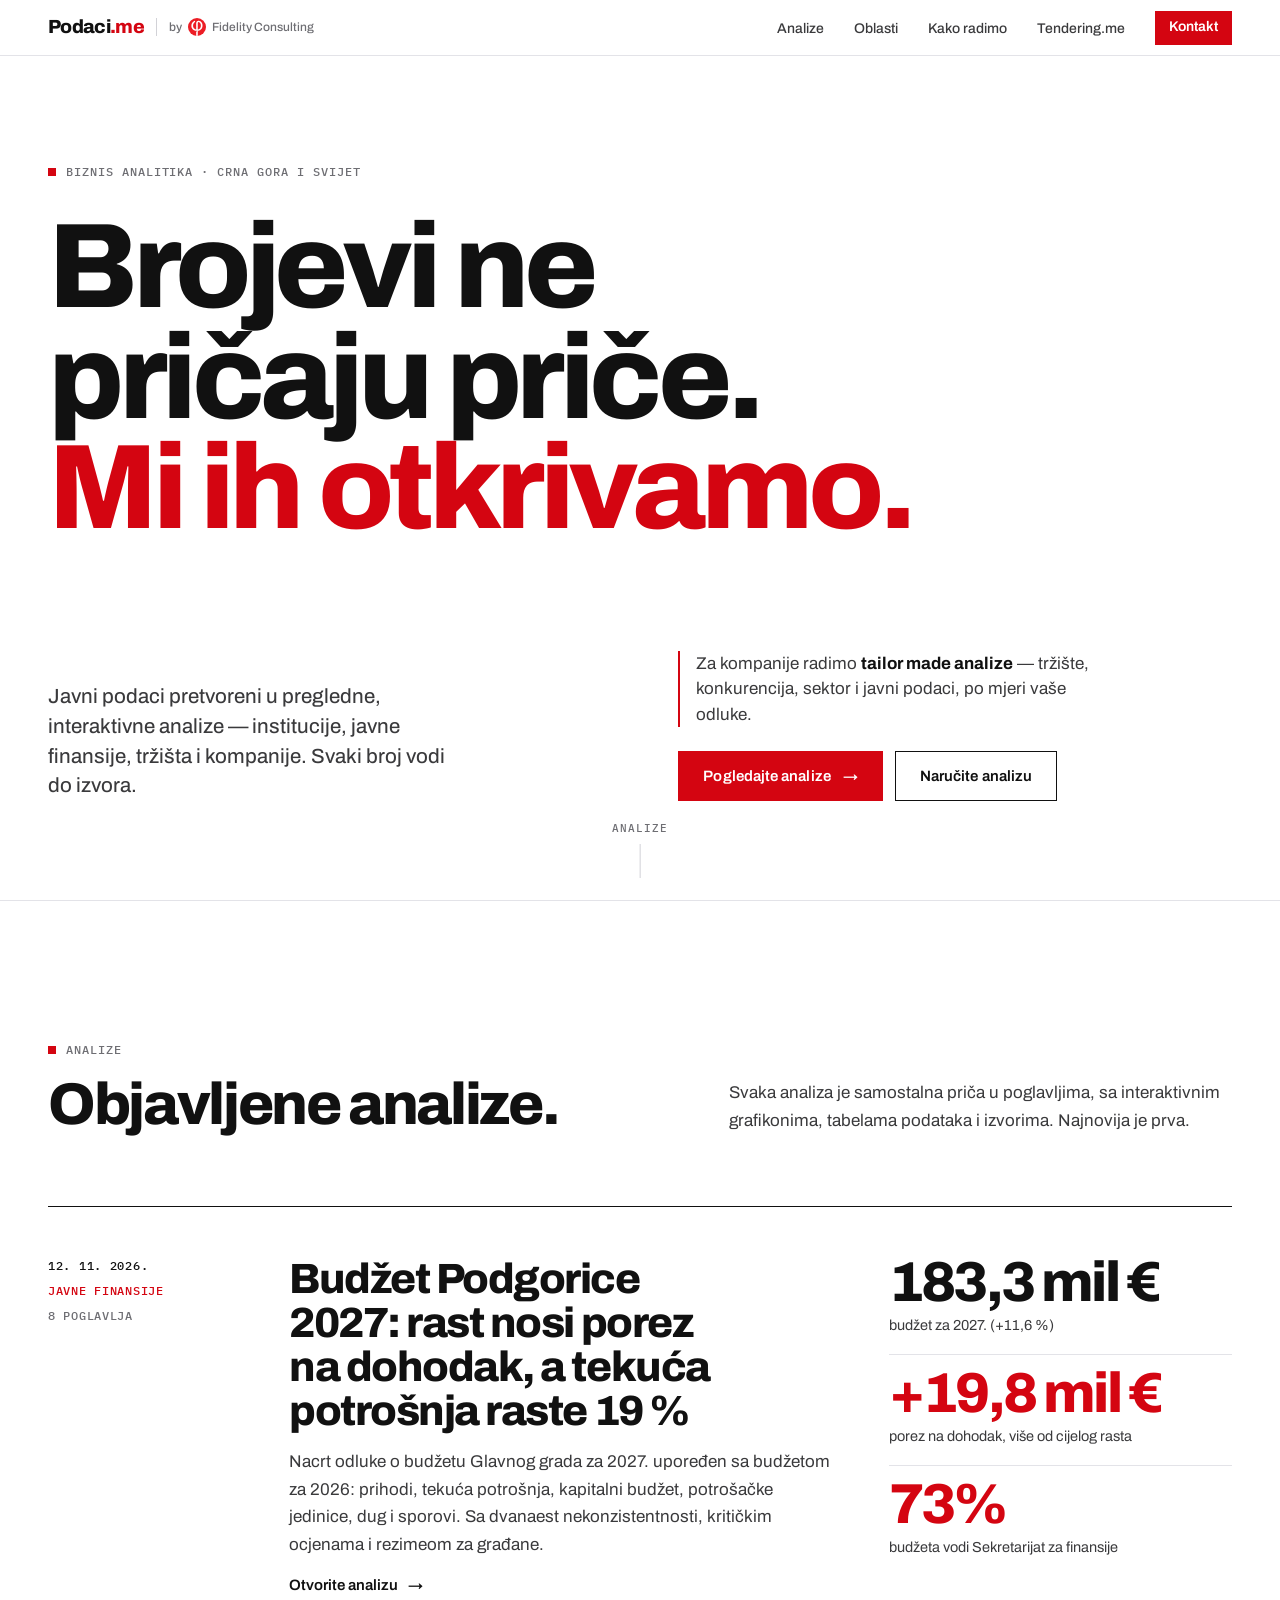
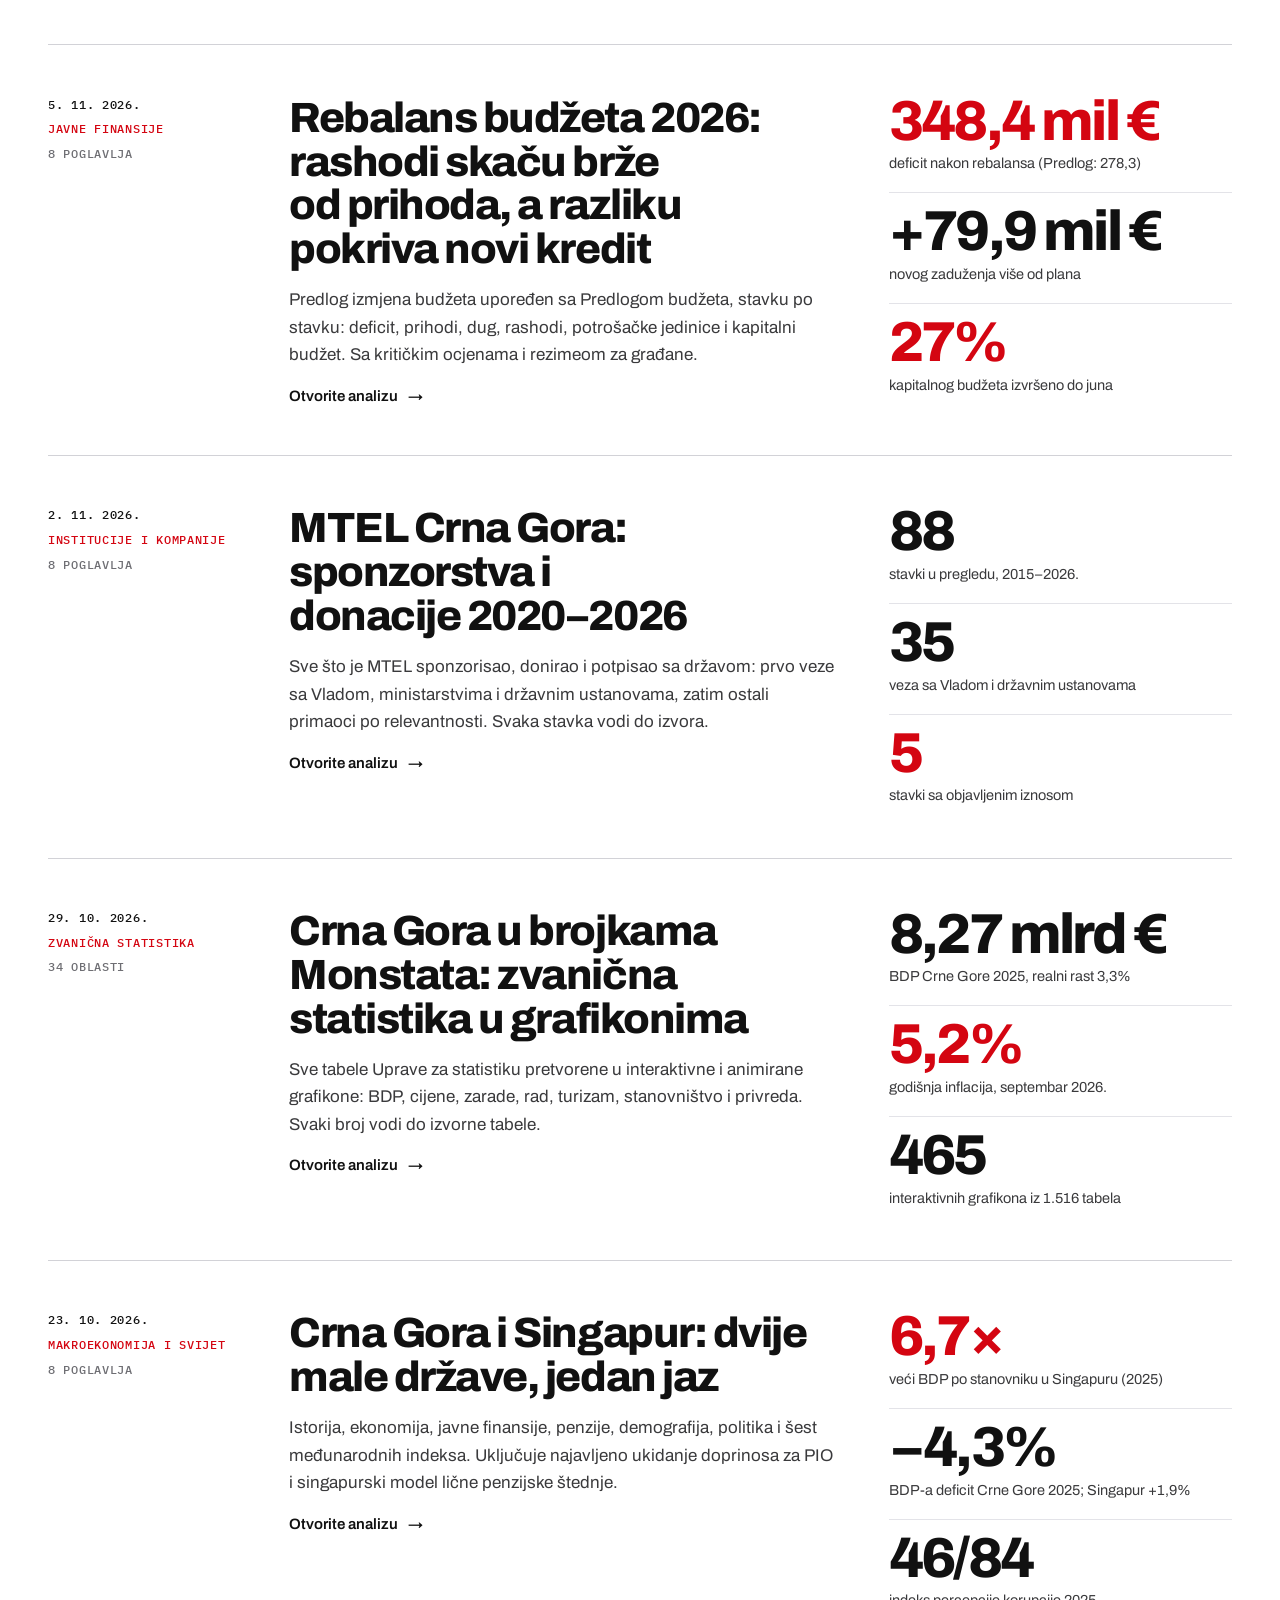
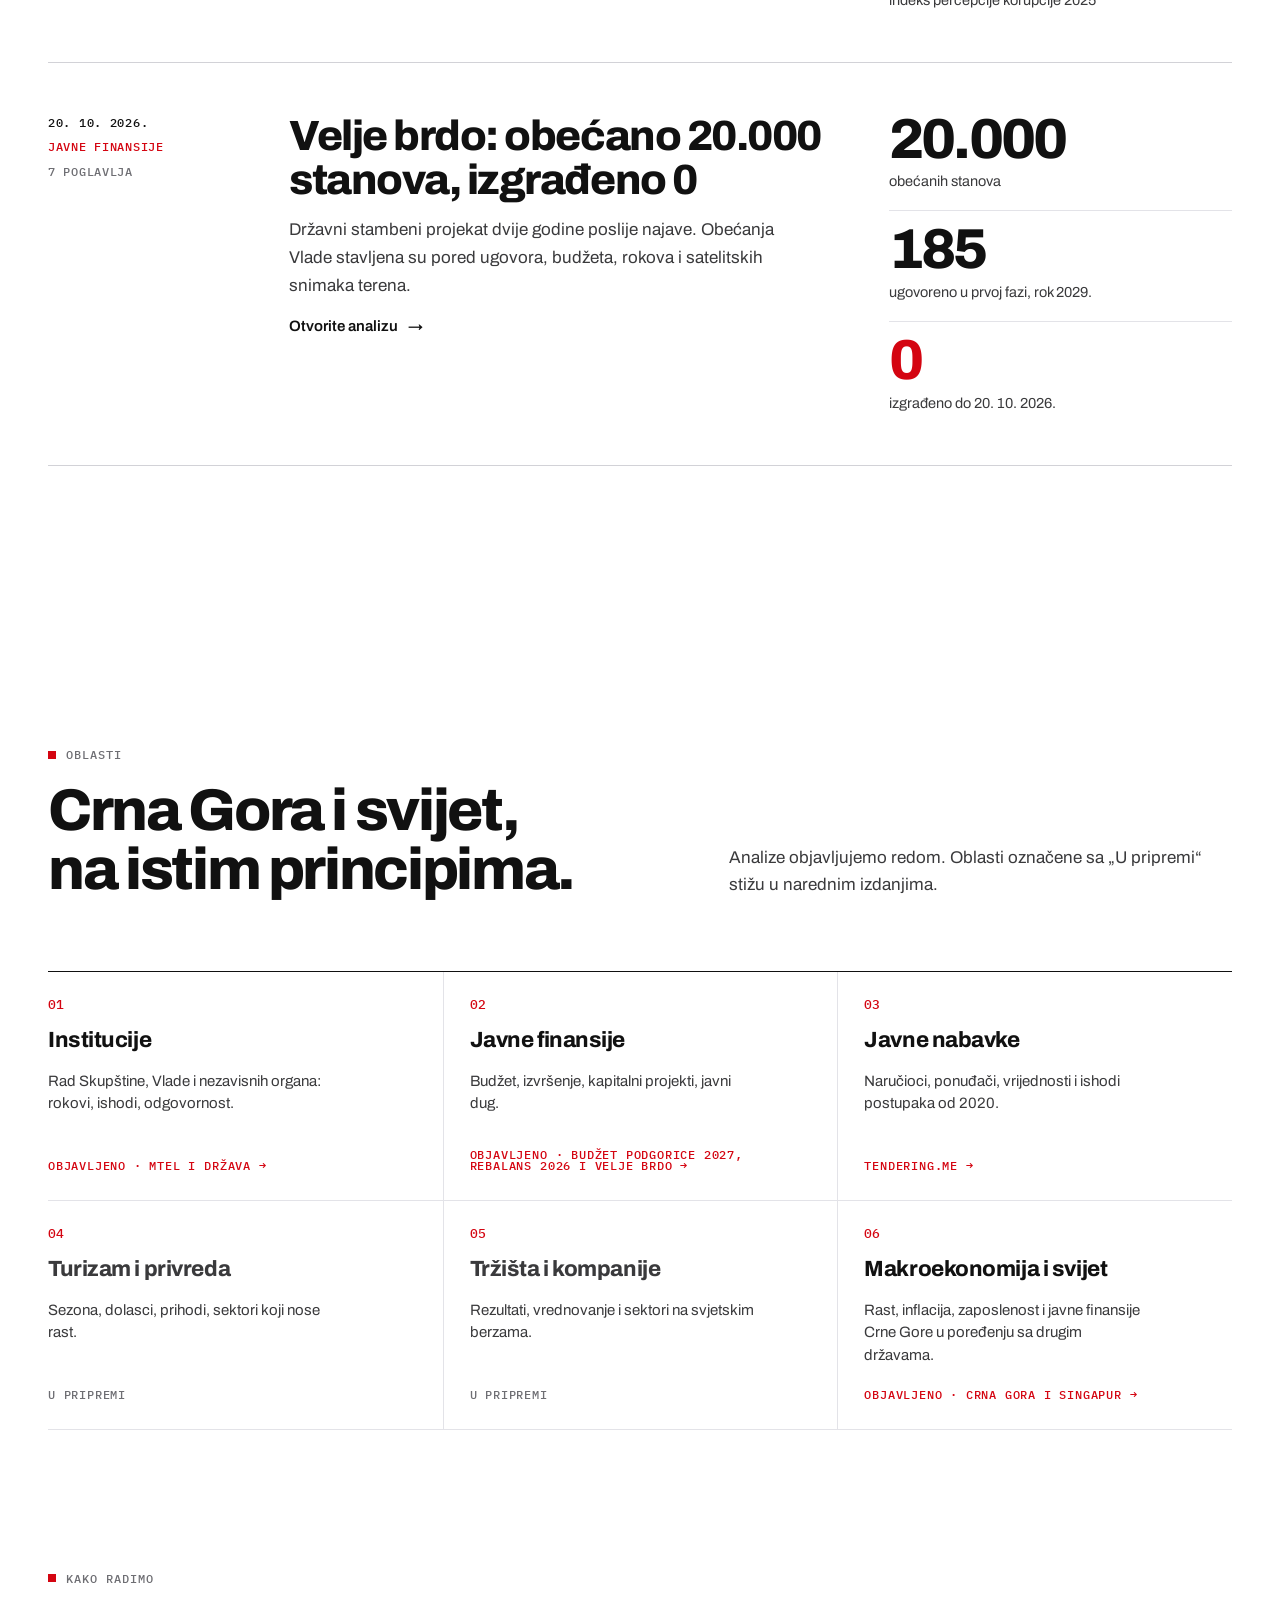
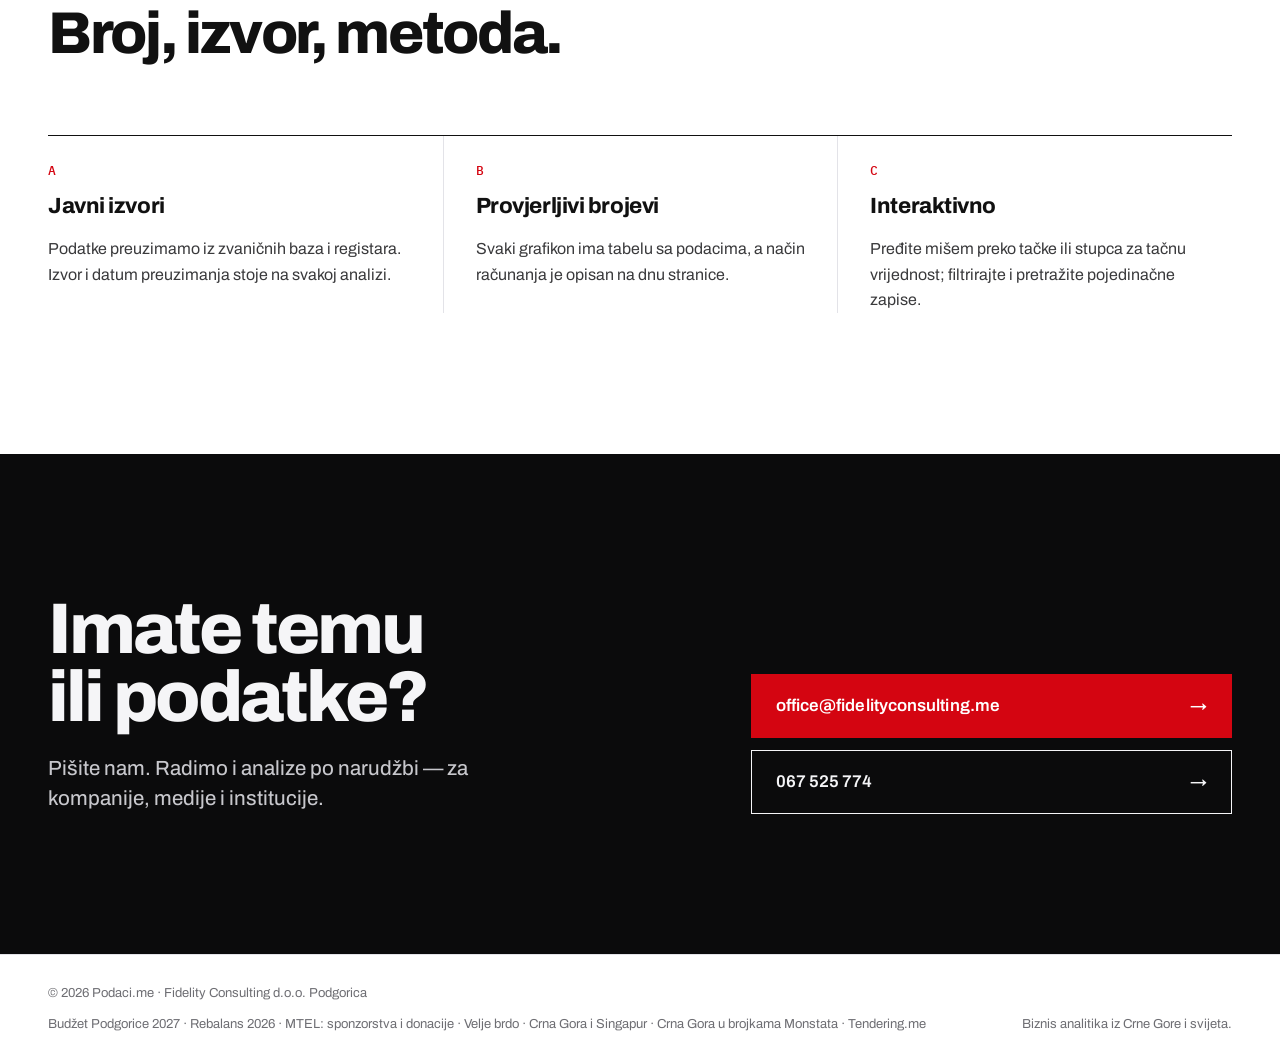
==== index.html @ 9f8af611 "Nova analiza: Budžet Glavnog grada Podgorica 2027 (nacrt) Stranica /analize/budzet-podgorice-2027/ u" ====
<!DOCTYPE html>
<html lang="sr-Latn-ME" class="no-js">
<head>
<meta charset="utf-8">
<meta name="viewport" content="width=device-width, initial-scale=1, viewport-fit=cover">
<title>Podaci.me — Biznis analitika iz Crne Gore i svijeta</title>
<meta name="description" content="Analize javnih podataka iz Crne Gore i svijeta: institucije, javne finansije, tržišta i kompanije. Interaktivni grafikoni i provjerljivi izvori.">
<link rel="canonical" href="https://www.podaci.me/">
<meta name="theme-color" content="#ffffff">
<meta property="og:type" content="website">
<meta property="og:url" content="https://www.podaci.me/">
<meta property="og:title" content="Podaci.me — Biznis analitika iz Crne Gore i svijeta">
<meta property="og:description" content="Analize javnih podataka iz Crne Gore i svijeta: Velje brdo, Crna Gora i Singapur. Interaktivni grafikoni i provjerljivi izvori.">
<meta property="og:image" content="https://www.podaci.me/og-image.png">
<meta property="og:image:width" content="1200">
<meta property="og:image:height" content="630">
<meta property="og:locale" content="sr_ME">
<meta name="twitter:card" content="summary_large_image">
<meta name="twitter:title" content="Podaci.me — Biznis analitika iz Crne Gore i svijeta">
<meta name="twitter:description" content="Analize javnih podataka iz Crne Gore i svijeta: Velje brdo, Crna Gora i Singapur. Interaktivni grafikoni i provjerljivi izvori.">
<meta name="twitter:image" content="https://www.podaci.me/og-image.png">
<link rel="icon" href="/favicon.svg" type="image/svg+xml">
<script type="application/ld+json">{"@context":"https://schema.org","@graph":[{"@type":"Organization","@id":"https://www.podaci.me/#organization","name":"Podaci.me","legalName":"Fidelity Consulting d.o.o.","url":"https://www.podaci.me/","logo":"https://www.podaci.me/og-image.png","email":"office@fidelityconsulting.me","telephone":"+382 67 525 774","address":{"@type":"PostalAddress","streetAddress":"Moskovska 63","addressLocality":"Podgorica","addressCountry":"ME"}},{"@type":"WebSite","@id":"https://www.podaci.me/#website","url":"https://www.podaci.me/","name":"Podaci.me","inLanguage":"sr-Latn-ME","publisher":{"@id":"https://www.podaci.me/#organization"}}]}</script>
<link rel="preconnect" href="https://fonts.googleapis.com">
<link rel="preconnect" href="https://fonts.gstatic.com" crossorigin>
<link rel="stylesheet" href="https://fonts.googleapis.com/css2?family=Archivo:wght@400..800&family=IBM+Plex+Mono:wght@400;500&display=swap">
<link rel="stylesheet" href="/assets/podaci.css?v=2.1">
<script>document.documentElement.className='js';window.__noJsT=setTimeout(function(){if(!window.P)document.documentElement.className='no-js'},4000)</script>
<script defer src="/assets/podaci.js?v=2.1" onerror="document.documentElement.className='no-js'"></script>
<style>
/* ---------- hero ---------- */
.hero{position:relative;min-height:calc(100svh - var(--nav-h));display:flex;flex-direction:column;padding-top:clamp(56px,12vh,140px)}
.hero .wrap{flex:1;display:flex;flex-direction:column;width:100%}
.hero__h{margin-top:clamp(22px,3.6vh,40px);font-size:clamp(46px,9.4vw,150px)}
.hero__h>span{display:block;text-wrap:balance}
.hero__l1{animation:heroRise 1.1s var(--ease) .1s both}
.hero__l2{color:var(--accent);animation:heroRise 1.1s var(--ease) .25s both}
.rd{position:relative;display:inline-block}
.rd::after{content:"";position:absolute;left:-.03em;right:-.03em;top:.12em;bottom:.04em;background:var(--ink);transform-origin:right center;animation:unredact 1.05s var(--ease-io) .9s both}
.rd+.rd::after{animation-delay:1.08s}
@keyframes unredact{from{transform:scaleX(1)}to{transform:scaleX(0)}}
/* the headline is the LCP element: it moves into place but is never hidden */
@keyframes heroRise{from{transform:translate3d(0,.14em,0)}to{transform:none}}
@keyframes footIn{from{opacity:0;transform:translate3d(0,16px,0)}to{opacity:1;transform:none}}
.no-js .rd::after{display:none}
.hero__foot{margin-top:auto;padding-block:clamp(40px,7vh,72px) clamp(72px,11vh,112px);display:grid;grid-template-columns:minmax(0,1fr) minmax(0,1fr);gap:28px clamp(32px,6vw,96px);align-items:end}
.hero__foot>div{animation:footIn .9s var(--ease) .6s both}
.hero__foot .lede{max-width:34ch}
.hero__note{padding-left:16px;border-left:2px solid var(--accent);font-size:17px;line-height:1.5;color:var(--ink-2);max-width:44ch;margin-bottom:24px}
.hero__note strong{color:var(--ink)}
.cue{position:absolute;left:50%;bottom:22px;transform:translateX(-50%);display:flex;flex-direction:column;align-items:center;gap:10px;font:500 11px/1 var(--f-mono);letter-spacing:.1em;text-transform:uppercase;color:var(--muted);text-decoration:none;transition:color .2s}
.cue:hover{color:var(--ink)}
.cue i{position:relative;width:1px;height:34px;background:var(--hair-2);overflow:hidden}
.cue i::after{content:"";position:absolute;left:0;top:-40%;width:1px;height:40%;background:var(--accent);animation:cue 2.2s var(--ease-io) 2}
@keyframes cue{to{top:100%}}
@media (max-width:860px){.hero{min-height:0}.hero__foot{grid-template-columns:minmax(0,1fr)}.cue{display:none}.hero__foot{padding-bottom:56px}}

/* ---------- analize: pregled ---------- */
.list{padding-block:var(--sec);border-top:1px solid var(--hair)}
.list__head{display:grid;grid-template-columns:minmax(0,1.2fr) minmax(0,1fr);gap:20px clamp(32px,6vw,96px);align-items:end}
.list__head .eyebrow{margin-bottom:18px}
@media (max-width:860px){.list__head{grid-template-columns:minmax(0,1fr)}}
.alist{list-style:none;margin:clamp(40px,6vw,72px) 0 0;padding:0;border-top:1px solid var(--ink)}
.alist>li{border-bottom:1px solid var(--hair-2)}
.an{display:grid;grid-template-columns:minmax(0,190px) minmax(0,1.6fr) minmax(0,1fr);gap:20px clamp(28px,4vw,64px);align-items:start;padding:clamp(32px,4vw,52px) 0;text-decoration:none;color:var(--ink);position:relative}
.an::after{content:"";position:absolute;left:0;right:0;bottom:-1px;height:2px;background:var(--accent);transform:scaleX(0);transform-origin:left;transition:transform .6s var(--ease)}
.an:hover::after{transform:scaleX(1)}
.an__meta{display:grid;gap:8px;font:500 12px/1.4 var(--f-mono);letter-spacing:.06em;text-transform:uppercase;color:var(--muted)}
.an__meta time{color:var(--ink)}
.an__meta b{font-weight:500;color:var(--accent-text)}
.an__body{display:grid;gap:14px;min-width:0}
.an h3{font-size:clamp(28px,3.3vw,46px);font-weight:800;letter-spacing:-.035em;line-height:1.04;text-wrap:balance;transition:color .25s}
.an:hover h3{color:var(--accent-text)}
.an p.dek{max-width:56ch}
.an__go{display:inline-flex;align-items:center;gap:10px;font:600 15px/1 var(--f-sans);margin-top:6px}
.an__go .arr{transition:transform .45s var(--ease)}
.an:hover .an__go .arr{transform:translateX(5px)}
.an__nums{display:grid;gap:18px;min-width:0}
.an__nums div{display:grid;gap:6px;padding-top:14px;border-top:1px solid var(--hair)}
.an__nums div:first-child{border-top:0;padding-top:0}
.an__v{font-size:clamp(40px,4.4vw,64px);font-weight:800;letter-spacing:-.05em;line-height:.9;font-variant-numeric:tabular-nums;white-space:nowrap}
.an__nums span{font-size:14.5px;line-height:1.45;color:var(--ink-2)}
@media (max-width:960px){.an{grid-template-columns:minmax(0,1fr) minmax(0,1fr)}.an__meta{grid-column:1 / -1;display:flex;flex-wrap:wrap;gap:6px 16px}.an__body{grid-column:1 / -1}.an__nums{grid-column:1 / -1;grid-template-columns:repeat(3,minmax(0,1fr))}.an__nums div{border-top:1px solid var(--hair);padding-top:14px}.an__nums div:first-child{border-top:1px solid var(--hair);padding-top:14px}}
@media (max-width:560px){.an__nums{grid-template-columns:minmax(0,1fr)}}

/* ---------- areas ---------- */
.split-head{display:grid;grid-template-columns:minmax(0,1.2fr) minmax(0,1fr);gap:20px clamp(32px,6vw,96px);align-items:end}
.split-head .eyebrow{margin-bottom:18px}
@media (max-width:860px){.split-head{grid-template-columns:minmax(0,1fr)}}
.areas{list-style:none;margin:clamp(40px,6vw,72px) 0 0;padding:0;display:grid;grid-template-columns:repeat(3,minmax(0,1fr));border-top:1px solid var(--ink)}
.areas li{border-bottom:1px solid var(--hair)}
.areas li:not(:nth-child(3n+1)){border-left:1px solid var(--hair)}
.area{display:flex;flex-direction:column;gap:12px;height:100%;min-height:228px;padding:26px 26px 28px;text-decoration:none;color:var(--ink);position:relative;transition:background .35s var(--ease)}
.areas li:nth-child(3n+1) .area{padding-left:0}
.area__n{font:500 13px/1 var(--f-mono);color:var(--accent-text)}
.area h3{font-size:22px;font-weight:750;letter-spacing:-.02em}
.area p{font-size:15px;line-height:1.5;color:var(--ink-2);max-width:32ch}
.area__s{margin-top:auto;font:500 11.5px/1 var(--f-mono);letter-spacing:.07em;text-transform:uppercase;color:var(--muted)}
a.area .area__s{color:var(--accent-text)}
a.area .area__s .arr{display:inline-block;transition:transform .45s var(--ease)}
a.area:hover .area__s .arr{transform:translateX(5px)}
a.area:hover h3{color:var(--accent-text)}
.area.is-soon{color:var(--ink-2)}
.area.is-soon h3{color:var(--ink-2)}
@media (max-width:960px){.areas{grid-template-columns:repeat(2,minmax(0,1fr))}.areas li:not(:nth-child(3n+1)){border-left:0}.areas li:nth-child(even){border-left:1px solid var(--hair)}.areas li:nth-child(3n+1) .area{padding-left:26px}.areas li:nth-child(odd) .area{padding-left:0}}
@media (max-width:560px){.areas{grid-template-columns:minmax(0,1fr)}.areas li:nth-child(even){border-left:0}.area{min-height:0;padding:22px 0 !important}}

/* ---------- method ---------- */
.method{display:grid;grid-template-columns:repeat(3,minmax(0,1fr));gap:0;margin-top:clamp(40px,6vw,72px);border-top:1px solid var(--ink)}
.method>div{padding:28px 32px 0 0;display:grid;gap:12px;align-content:start}
.method>div+div{padding-left:32px;border-left:1px solid var(--hair)}
.method b{font:500 13px/1 var(--f-mono);color:var(--accent-text)}
.method h3{font-size:22px;font-weight:750;letter-spacing:-.02em}
.method p{font-size:16px;line-height:1.6;color:var(--ink-2)}
@media (max-width:860px){.method{grid-template-columns:minmax(0,1fr)}.method>div+div{padding-left:0;border-left:0;border-top:1px solid var(--hair)}.method>div{padding:24px 0}}

/* ---------- contact ---------- */
.contact__grid{display:grid;grid-template-columns:minmax(0,1.3fr) minmax(0,1fr);gap:32px clamp(32px,6vw,96px);align-items:end}
.contact__grid .lede{margin-top:22px;max-width:40ch}
.contact__links{display:grid;gap:12px}
.contact__links .btn{justify-content:space-between;min-height:64px;font-size:17px}
@media (max-width:860px){.contact__grid{grid-template-columns:minmax(0,1fr)}}
</style>
</head>
<body>
<a class="skip" href="#main">Preskoči na sadržaj</a>

<header class="gh">
  <div class="wrap">
    <a class="brand" href="/" aria-label="Podaci.me by Fidelity Consulting"><span class="logo">Podaci<span>.me</span></span><span class="by"><span class="byw">by</span><img src="/fidelity-logo.svg" alt="" width="18" height="18"><span>Fidelity Consulting</span></span></a>
    <button class="menu-btn" type="button" aria-expanded="false" aria-controls="gh-nav"><i aria-hidden="true"></i>Meni</button>
    <nav id="gh-nav" aria-label="Glavna navigacija">
      <ul>
        <li><a href="#analize">Analize</a></li>
        <li><a href="#oblasti">Oblasti</a></li>
        <li><a href="#metod">Kako radimo</a></li>
        <li><a href="https://www.tendering.me/">Tendering.me</a></li>
        <li><a class="cta" href="mailto:office@fidelityconsulting.me?subject=Upit%20%E2%80%94%20Podaci.me">Kontakt</a></li>
      </ul>
    </nav>
  </div>
</header>

<main id="main">

  <section class="hero" id="top" aria-labelledby="hero-h">
    <div class="wrap">
      <p class="eyebrow live">Biznis analitika · Crna Gora i svijet</p>
      <h1 class="display hero__h" id="hero-h"><span class="hero__l1">Brojevi ne pričaju priče.</span> <span class="hero__l2"><span class="rd">Mi ih</span> <span class="rd">otkrivamo.</span></span></h1>
      <div class="hero__foot">
        <p class="lede">Javni podaci pretvoreni u pregledne, interaktivne analize — institucije, javne finansije, tržišta i kompanije. Svaki broj vodi do izvora.</p>
        <div>
          <p class="hero__note">Za kompanije radimo <strong>tailor made analize</strong> — tržište, konkurencija, sektor i javni podaci, po mjeri vaše odluke.</p>
          <div class="btns">
            <a class="btn btn--red" href="#analize">Pogledajte analize <span class="arr" aria-hidden="true">→</span></a>
            <a class="btn" href="mailto:office@fidelityconsulting.me?subject=Tailor%20made%20analiza%20%E2%80%94%20Podaci.me">Naručite analizu</a>
          </div>
        </div>
      </div>
    </div>
    <a class="cue" href="#analize"><span>Analize</span><i aria-hidden="true"></i></a>
  </section>

  <section class="list" id="analize" aria-labelledby="list-h">
    <div class="wrap">
      <div class="list__head" data-reveal>
        <div><p class="eyebrow">Analize</p><h2 class="h-sec" id="list-h">Objavljene analize.</h2></div>
        <p class="dek">Svaka analiza je samostalna priča u poglavljima, sa interaktivnim grafikonima, tabelama podataka i izvorima. Najnovija je prva.</p>
      </div>
      <ol class="alist">
        <li data-reveal>
          <a class="an" href="/analize/budzet-podgorice-2027/">
            <p class="an__meta"><time datetime="2026-11-12">12. 11. 2026.</time><b>Javne finansije</b><span>8 poglavlja</span></p>
            <div class="an__body">
              <h3>Budžet Podgorice 2027: rast nosi porez na dohodak, a tekuća potrošnja raste 19&nbsp;%</h3>
              <p class="dek">Nacrt odluke o budžetu Glavnog grada za 2027. upoređen sa budžetom za 2026: prihodi, tekuća potrošnja, kapitalni budžet, potrošačke jedinice, dug i sporovi. Sa dvanaest nekonzistentnosti, kritičkim ocjenama i rezimeom za građane.</p>
              <span class="an__go">Otvorite analizu <span class="arr" aria-hidden="true">→</span></span>
            </div>
            <div class="an__nums">
              <div><p class="an__v">183,3 mil €</p><span>budžet za 2027. (+11,6&nbsp;%)</span></div>
              <div><p class="an__v red">+19,8 mil €</p><span>porez na dohodak, više od cijelog rasta</span></div>
              <div><p class="an__v red">73%</p><span>budžeta vodi Sekretarijat za finansije</span></div>
            </div>
          </a>
        </li>
        <li data-reveal>
          <a class="an" href="/analize/rebalans-budzeta-2026/">
            <p class="an__meta"><time datetime="2026-11-05">5. 11. 2026.</time><b>Javne finansije</b><span>8 poglavlja</span></p>
            <div class="an__body">
              <h3>Rebalans budžeta 2026: rashodi skaču brže od prihoda, a razliku pokriva novi kredit</h3>
              <p class="dek">Predlog izmjena budžeta upoređen sa Predlogom budžeta, stavku po stavku: deficit, prihodi, dug, rashodi, potrošačke jedinice i kapitalni budžet. Sa kritičkim ocjenama i rezimeom za građane.</p>
              <span class="an__go">Otvorite analizu <span class="arr" aria-hidden="true">→</span></span>
            </div>
            <div class="an__nums">
              <div><p class="an__v red">348,4 mil €</p><span>deficit nakon rebalansa (Predlog: 278,3)</span></div>
              <div><p class="an__v">+79,9 mil €</p><span>novog zaduženja više od plana</span></div>
              <div><p class="an__v red">27%</p><span>kapitalnog budžeta izvršeno do juna</span></div>
            </div>
          </a>
        </li>
        <li data-reveal>
          <a class="an" href="/analize/mtel-sponzorstva/">
            <p class="an__meta"><time datetime="2026-11-02">2. 11. 2026.</time><b>Institucije i kompanije</b><span>8 poglavlja</span></p>
            <div class="an__body">
              <h3>MTEL Crna Gora: sponzorstva i donacije 2020–2026</h3>
              <p class="dek">Sve što je MTEL sponzorisao, donirao i potpisao sa državom: prvo veze sa Vladom, ministarstvima i državnim ustanovama, zatim ostali primaoci po relevantnosti. Svaka stavka vodi do izvora.</p>
              <span class="an__go">Otvorite analizu <span class="arr" aria-hidden="true">→</span></span>
            </div>
            <div class="an__nums">
              <div><p class="an__v">88</p><span>stavki u pregledu, 2015–2026.</span></div>
              <div><p class="an__v">35</p><span>veza sa Vladom i državnim ustanovama</span></div>
              <div><p class="an__v red">5</p><span>stavki sa objavljenim iznosom</span></div>
            </div>
          </a>
        </li>
        <li data-reveal>
          <a class="an" href="/analize/crna-gora-u-brojkama-monstata/">
            <p class="an__meta"><time datetime="2026-10-29">29. 10. 2026.</time><b>Zvanična statistika</b><span>34 oblasti</span></p>
            <div class="an__body">
              <h3>Crna Gora u brojkama Monstata: zvanična statistika u grafikonima</h3>
              <p class="dek">Sve tabele Uprave za statistiku pretvorene u interaktivne i animirane grafikone: BDP, cijene, zarade, rad, turizam, stanovništvo i privreda. Svaki broj vodi do izvorne tabele.</p>
              <span class="an__go">Otvorite analizu <span class="arr" aria-hidden="true">→</span></span>
            </div>
            <div class="an__nums">
              <div><p class="an__v">8,27 mlrd €</p><span>BDP Crne Gore 2025, realni rast 3,3%</span></div>
              <div><p class="an__v red">5,2%</p><span>godišnja inflacija, septembar 2026.</span></div>
              <div><p class="an__v">465</p><span>interaktivnih grafikona iz 1.516 tabela</span></div>
            </div>
          </a>
        </li>
        <li data-reveal>
          <a class="an" href="/analize/crna-gora-singapur/">
            <p class="an__meta"><time datetime="2026-10-23">23. 10. 2026.</time><b>Makroekonomija i svijet</b><span>8 poglavlja</span></p>
            <div class="an__body">
              <h3>Crna Gora i Singapur: dvije male države, jedan jaz</h3>
              <p class="dek">Istorija, ekonomija, javne finansije, penzije, demografija, politika i šest međunarodnih indeksa. Uključuje najavljeno ukidanje doprinosa za PIO i singapurski model lične penzijske štednje.</p>
              <span class="an__go">Otvorite analizu <span class="arr" aria-hidden="true">→</span></span>
            </div>
            <div class="an__nums">
              <div><p class="an__v red">6,7×</p><span>veći BDP po stanovniku u Singapuru (2025)</span></div>
              <div><p class="an__v">−4,3%</p><span>BDP-a deficit Crne Gore 2025; Singapur +1,9%</span></div>
              <div><p class="an__v">46/84</p><span>indeks percepcije korupcije 2025</span></div>
            </div>
          </a>
        </li>
        <li data-reveal>
          <a class="an" href="/analize/velje-brdo/">
            <p class="an__meta"><time datetime="2026-10-20">20. 10. 2026.</time><b>Javne finansije</b><span>7 poglavlja</span></p>
            <div class="an__body">
              <h3>Velje brdo: obećano 20.000 stanova, izgrađeno 0</h3>
              <p class="dek">Državni stambeni projekat dvije godine poslije najave. Obećanja Vlade stavljena su pored ugovora, budžeta, rokova i satelitskih snimaka terena.</p>
              <span class="an__go">Otvorite analizu <span class="arr" aria-hidden="true">→</span></span>
            </div>
            <div class="an__nums">
              <div><p class="an__v">20.000</p><span>obećanih stanova</span></div>
              <div><p class="an__v">185</p><span>ugovoreno u prvoj fazi, rok 2029.</span></div>
              <div><p class="an__v red">0</p><span>izgrađeno do 20. 10. 2026.</span></div>
            </div>
          </a>
        </li>
      </ol>
    </div>
  </section>

  <section class="sec" id="oblasti" aria-labelledby="areas-h">
    <div class="wrap">
      <div class="split-head" data-reveal>
        <div><p class="eyebrow">Oblasti</p><h2 class="h-sec" id="areas-h">Crna Gora i svijet, na istim principima.</h2></div>
        <p class="dek">Analize objavljujemo redom. Oblasti označene sa „U pripremi“ stižu u narednim izdanjima.</p>
      </div>
      <ol class="areas">
        <li data-reveal><a class="area" href="/analize/mtel-sponzorstva/"><span class="area__n">01</span><h3>Institucije</h3><p>Rad Skupštine, Vlade i nezavisnih organa: rokovi, ishodi, odgovornost.</p><span class="area__s">Objavljeno · MTEL i država <span class="arr" aria-hidden="true">→</span></span></a></li>
        <li data-reveal style="--d:60ms"><a class="area" href="/analize/budzet-podgorice-2027/"><span class="area__n">02</span><h3>Javne finansije</h3><p>Budžet, izvršenje, kapitalni projekti, javni dug.</p><span class="area__s">Objavljeno · Budžet Podgorice 2027, Rebalans 2026 i Velje brdo <span class="arr" aria-hidden="true">→</span></span></a></li>
        <li data-reveal style="--d:120ms"><a class="area" href="https://www.tendering.me/"><span class="area__n">03</span><h3>Javne nabavke</h3><p>Naručioci, ponuđači, vrijednosti i ishodi postupaka od 2020.</p><span class="area__s">Tendering.me <span class="arr" aria-hidden="true">→</span></span></a></li>
        <li data-reveal><div class="area is-soon"><span class="area__n">04</span><h3>Turizam i privreda</h3><p>Sezona, dolasci, prihodi, sektori koji nose rast.</p><span class="area__s">U pripremi</span></div></li>
        <li data-reveal style="--d:60ms"><div class="area is-soon"><span class="area__n">05</span><h3>Tržišta i kompanije</h3><p>Rezultati, vrednovanje i sektori na svjetskim berzama.</p><span class="area__s">U pripremi</span></div></li>
        <li data-reveal style="--d:120ms"><a class="area" href="/analize/crna-gora-singapur/"><span class="area__n">06</span><h3>Makroekonomija i svijet</h3><p>Rast, inflacija, zaposlenost i javne finansije Crne Gore u poređenju sa drugim državama.</p><span class="area__s">Objavljeno · Crna Gora i Singapur <span class="arr" aria-hidden="true">→</span></span></a></li>
      </ol>
    </div>
  </section>

  <section class="sec" id="metod" aria-labelledby="method-h" style="padding-top:0">
    <div class="wrap">
      <div data-reveal><p class="eyebrow" style="margin-bottom:18px">Kako radimo</p><h2 class="h-sec" id="method-h">Broj, izvor, metoda.</h2></div>
      <div class="method">
        <div data-reveal><b>A</b><h3>Javni izvori</h3><p>Podatke preuzimamo iz zvaničnih baza i registara. Izvor i datum preuzimanja stoje na svakoj analizi.</p></div>
        <div data-reveal style="--d:80ms"><b>B</b><h3>Provjerljivi brojevi</h3><p>Svaki grafikon ima tabelu sa podacima, a način računanja je opisan na dnu stranice.</p></div>
        <div data-reveal style="--d:160ms"><b>C</b><h3>Interaktivno</h3><p>Pređite mišem preko tačke ili stupca za tačnu vrijednost; filtrirajte i pretražite pojedinačne zapise.</p></div>
      </div>
    </div>
  </section>

  <section class="tone-night sec" id="kontakt" aria-labelledby="contact-h">
    <div class="wrap contact__grid">
      <div data-reveal>
        <h2 class="display d-l" id="contact-h">Imate temu ili podatke?</h2>
        <p class="lede">Pišite nam. Radimo i analize po narudžbi — za kompanije, medije i institucije.</p>
      </div>
      <div class="contact__links" data-reveal style="--d:120ms">
        <a class="btn btn--red" href="mailto:office@fidelityconsulting.me?subject=Upit%20%E2%80%94%20Podaci.me">office@fidelityconsulting.me <span class="arr" aria-hidden="true">→</span></a>
        <a class="btn" href="tel:+38267525774">067 525 774 <span class="arr" aria-hidden="true">→</span></a>
      </div>
    </div>
  </section>
</main>

<footer class="gf">
  <div class="wrap">
    <span>© 2026 Podaci.me · Fidelity Consulting d.o.o. Podgorica</span>
    <span><a href="/analize/budzet-podgorice-2027/">Budžet Podgorice 2027</a> · <a href="/analize/rebalans-budzeta-2026/">Rebalans 2026</a> · <a href="/analize/mtel-sponzorstva/">MTEL: sponzorstva i donacije</a> · <a href="/analize/velje-brdo/">Velje brdo</a> · <a href="/analize/crna-gora-singapur/">Crna Gora i Singapur</a> · <a href="/analize/crna-gora-u-brojkama-monstata/">Crna Gora u brojkama Monstata</a> · <a href="https://www.tendering.me/">Tendering.me</a></span>
    <span>Biznis analitika iz Crne Gore i svijeta.</span>
  </div>
</footer>

</body>
</html>
---- assets/podaci.css ----
/* Podaci.me — design system v2
   White page, black type, one red. Red marks the gap between what was promised and what exists.
   Shared by every page; page-specific scenes live next to the page (e.g. analize/velje-brdo/story.css). */

:root{
  --white:#fff; --paper:#f5f5f7; --night:#0b0b0c;
  --ink:#111111; --ink-2:#3a3a3c; --muted:#6e6e73; --faint:#8e8e93;
  --hair:#e3e3e8; --hair-2:#d2d2d7;
  --accent:#d40511; --accent-hover:#b00410; --accent-text:#d40511; --accent-wash:rgba(212,5,17,.07); --accent-soft:rgba(212,5,17,.16);
  --n1:#e8e8ed; --n2:#c7c7cc; --n3:#8e8e93; --n4:#48484a;
  --bg:var(--white); --card:#fff;
  --f-sans:"Archivo",-apple-system,BlinkMacSystemFont,"Segoe UI",Roboto,"Helvetica Neue",Arial,sans-serif;
  --f-mono:"IBM Plex Mono",ui-monospace,SFMono-Regular,Menlo,Consolas,monospace;
  --ease:cubic-bezier(.16,1,.3,1); --ease-io:cubic-bezier(.65,0,.35,1);
  --wrap:1280px; --text:680px;
  --gx:max(20px, min(4vw, 48px));
  --nav-h:56px; --local-h:48px;
  --sec:clamp(88px, 11vw, 168px);
  color-scheme:light;
}
.tone-paper{--bg:var(--paper);--card:#fff;background:var(--paper)}
.tone-night{
  --bg:var(--night);--card:#151517;
  --ink:#f5f5f7;--ink-2:#c7c7cc;--muted:#98989d;--faint:#7c7c80;
  --hair:rgba(255,255,255,.14);--hair-2:rgba(255,255,255,.24);
  --accent-text:#ff4d57;--accent-wash:rgba(255,77,87,.10);
  --n1:#2c2c2e;--n2:#48484a;--n3:#8e8e93;--n4:#d1d1d6;
  background:var(--night);color:var(--ink);color-scheme:dark;
}

/* ---------- base ---------- */
*,*::before,*::after{box-sizing:border-box}
html{-webkit-text-size-adjust:100%;text-size-adjust:100%;scroll-padding-top:calc(var(--nav-h) + 12px)}
html.has-lnav{scroll-padding-top:calc(var(--local-h) + 12px)}
body{margin:0;background:var(--white);color:var(--ink);font:400 17px/1.6 var(--f-sans);-webkit-font-smoothing:antialiased;-moz-osx-font-smoothing:grayscale;text-rendering:optimizeLegibility;overflow-x:clip}
@media (min-width:768px){body{font-size:18px}}
img,svg,picture,video{display:block;max-width:100%}
img{height:auto}
a{color:inherit}
p{margin:0}
h1,h2,h3,h4{margin:0;font-weight:800}
button{font:inherit;color:inherit}
::selection{background:var(--accent-soft)}
:focus{outline:none}
:focus-visible{outline:2px solid var(--accent);outline-offset:3px}
.tone-night :focus-visible{outline-color:#fff}
[hidden]{display:none !important}

.skip{position:absolute;left:16px;top:-80px;z-index:100;background:var(--ink);color:#fff;padding:12px 16px;font-weight:600;text-decoration:none}
.skip:focus{top:12px}
.vh{position:absolute !important;width:1px;height:1px;padding:0;margin:-1px;overflow:hidden;clip:rect(0 0 0 0);white-space:nowrap;border:0}

.wrap{max-width:var(--wrap);margin-inline:auto;padding-inline:var(--gx)}
.wrap-text{max-width:calc(var(--text) + 2 * var(--gx));margin-inline:auto;padding-inline:var(--gx)}
.sec{padding-block:var(--sec)}
.rule{border:0;border-top:1px solid var(--hair);margin:0}

/* links in running text: hairline that grows on hover */
.lnk,.prose a{color:var(--ink);text-decoration:none;background:linear-gradient(var(--accent),var(--accent)) 0 100%/100% 1px no-repeat;transition:background-size .4s var(--ease),color .2s}
.lnk:hover,.prose a:hover{color:var(--accent-text);background-size:100% 2px}
.ext::after{content:"↗";display:inline-block;margin-left:.2em;font-size:.85em;transition:transform .3s var(--ease)}
.ext:hover::after{transform:translate(2px,-2px)}

/* ---------- type ---------- */
.eyebrow{display:flex;align-items:center;gap:10px;font:500 12px/1.3 var(--f-mono);letter-spacing:.08em;text-transform:uppercase;color:var(--muted)}
.eyebrow::before{content:"";width:8px;height:8px;background:var(--accent);flex:none}
.eyebrow.live::before{animation:blink 1.8s steps(1) 2}
.display{font-weight:800;letter-spacing:-.045em;line-height:.92;text-wrap:balance}
.d-xxl{font-size:clamp(84px,17vw,240px);letter-spacing:-.06em;line-height:.84}
.d-xl{font-size:clamp(50px,8.6vw,136px)}
.d-l{font-size:clamp(40px,5.6vw,84px);letter-spacing:-.042em;line-height:.96}
.h-sec{font-size:clamp(34px,4.6vw,64px);font-weight:800;letter-spacing:-.04em;line-height:1;text-wrap:balance}
.h-scene{font-size:clamp(28px,3.3vw,46px);font-weight:750;letter-spacing:-.032em;line-height:1.06;text-wrap:balance;max-width:24ch}
.h-sub{font-size:clamp(20px,1.7vw,24px);font-weight:750;letter-spacing:-.02em;line-height:1.2}
.lede{font-size:clamp(19px,1.6vw,23px);line-height:1.45;font-weight:450;color:var(--ink-2);text-wrap:pretty}
.dek{font-size:clamp(17px,1.25vw,19px);line-height:1.62;color:var(--ink-2);max-width:62ch;text-wrap:pretty}
.dek strong,.lede strong{color:var(--accent-text);font-weight:700}
.prose p+p{margin-top:1em}
.meta,.src{font:400 12px/1.6 var(--f-mono);color:var(--muted)}
.src{max-width:100ch}
.src b{font-weight:500;color:var(--ink-2)}
.tnum{font-variant-numeric:tabular-nums}
.red{color:var(--accent-text)}

/* ---------- global header ---------- */
.gh{position:sticky;top:0;z-index:60;height:var(--nav-h);background:rgba(255,255,255,.84);-webkit-backdrop-filter:saturate(180%) blur(18px);backdrop-filter:saturate(180%) blur(18px);border-bottom:1px solid var(--hair)}
.gh--flow{position:relative}
.gh .wrap{height:100%;display:flex;align-items:center;justify-content:space-between;gap:24px}
.brand{display:inline-flex;align-items:center;gap:12px;color:var(--ink);text-decoration:none;flex:none}
.brand .logo{font-size:19px;font-weight:800;letter-spacing:-.035em}
.brand .logo span{color:var(--accent)}
.brand .by{display:inline-flex;align-items:center;gap:6px;font-size:12px;font-weight:500;color:var(--muted);padding-left:12px;border-left:1px solid var(--hair-2);line-height:1;white-space:nowrap}
.brand .by img{width:18px;height:18px}
.gh nav ul{display:flex;align-items:center;gap:30px;list-style:none;margin:0;padding:0}
.gh nav a{font-size:14px;font-weight:500;color:var(--ink-2);text-decoration:none;transition:color .2s;padding:6px 0}
.gh nav a:hover,.gh nav a[aria-current="page"]{color:var(--ink)}
.gh nav a.cta{display:inline-flex;align-items:center;min-height:34px;padding:0 14px;background:var(--accent);color:#fff;font-weight:600;transition:background .2s}
.gh nav a.cta:hover{background:var(--ink);color:#fff}
.menu-btn{display:none;align-items:center;gap:10px;min-height:40px;padding:0 4px;background:none;border:0;font-size:14px;font-weight:600;cursor:pointer}
.menu-btn i{position:relative;width:18px;height:10px;display:inline-block}
.menu-btn i::before,.menu-btn i::after{content:"";position:absolute;left:0;right:0;height:1.5px;background:currentColor;transition:transform .35s var(--ease),top .35s var(--ease)}
.menu-btn i::before{top:0}.menu-btn i::after{top:8px}
.menu-btn[aria-expanded="true"] i::before{top:4px;transform:rotate(45deg)}
.menu-btn[aria-expanded="true"] i::after{top:4px;transform:rotate(-45deg)}
@media (max-width:880px){
  .menu-btn{display:inline-flex}
  .gh nav{position:fixed;left:0;right:0;top:var(--nav-h);height:calc(100svh - var(--nav-h));background:#fff;padding:12px var(--gx) 40px;overflow:auto;opacity:0;visibility:hidden;transform:translateY(-8px);transition:opacity .3s var(--ease),transform .4s var(--ease),visibility 0s .4s}
  .gh--flow nav{position:absolute;top:100%}
  .gh nav.is-open{opacity:1;visibility:visible;transform:none;transition:opacity .3s var(--ease),transform .4s var(--ease)}
  .gh nav ul{flex-direction:column;align-items:stretch;gap:0}
  .gh nav li{border-bottom:1px solid var(--hair)}
  .gh nav a{display:block;padding:18px 0;font-size:28px;font-weight:700;letter-spacing:-.025em;color:var(--ink)}
  .gh nav a.cta{display:inline-flex;margin-top:24px;min-height:52px;padding:0 22px;font-size:17px}
  .gh nav li:last-child{border:0}
}
@media (max-width:440px){.brand .byw{display:none}.brand{gap:9px}.brand .by{padding-left:9px;font-size:11px}}
/* the smallest phones (and 400% zoom): keep the Fidelity mark, drop its wordmark; the link keeps its full name */
@media (max-width:360px){.gh .wrap{gap:12px}.brand .by>span:last-child{display:none}}
.brand{min-width:0}
html.menu-open{overflow:hidden}

/* ---------- buttons ---------- */
.btn{--b:var(--ink);--fill:var(--ink);--on:#fff;position:relative;isolation:isolate;overflow:hidden;display:inline-flex;align-items:center;justify-content:center;gap:12px;min-height:50px;padding:0 24px;font:600 15px/1 var(--f-sans);letter-spacing:.005em;color:var(--ink);background:transparent;border:1.5px solid var(--b);text-decoration:none;cursor:pointer;transition:color .4s var(--ease),border-color .4s}
.btn::before{content:"";position:absolute;inset:0;z-index:-1;background:var(--fill);transform:scaleX(0);transform-origin:left;transition:transform .55s var(--ease)}
.btn:hover{color:var(--on)}
.btn:hover::before{transform:scaleX(1)}
.btn .arr{transition:transform .45s var(--ease)}
.btn:hover .arr{transform:translateX(5px)}
.btn--red{--b:var(--accent);background:var(--accent);color:#fff}
.btn--red:hover{--b:var(--ink)}
.tone-night .btn{--b:#f5f5f7;--fill:#f5f5f7;--on:#0b0b0c;color:#f5f5f7}
.tone-night .btn--red{--b:var(--accent);background:var(--accent);color:#fff}
.btns{display:flex;flex-wrap:wrap;gap:12px}
.chip-btn{display:inline-flex;align-items:center;gap:8px;min-height:36px;padding:0 13px;font:500 13px/1 var(--f-sans);color:var(--ink-2);background:transparent;border:1px solid var(--hair-2);cursor:pointer;transition:background .2s,border-color .2s,color .2s}
.chip-btn:hover{border-color:var(--ink);color:var(--ink)}
.chip-btn[aria-pressed="true"]{background:var(--ink);border-color:var(--ink);color:var(--bg)}
.chip-btn .n{font:500 11px/1 var(--f-mono)}
.icon-btn{display:inline-grid;place-items:center;width:40px;height:40px;padding:0;border:1px solid var(--hair-2);background:transparent;color:var(--ink);cursor:pointer;transition:background .2s,color .2s,border-color .2s}
.icon-btn:hover{background:var(--ink);color:var(--bg);border-color:var(--ink)}
.icon-btn svg{width:15px;height:15px;transition:transform .6s var(--ease)}
.icon-btn:hover svg{transform:rotate(-220deg)}

/* ---------- badges ---------- */
.badge{display:inline-flex;align-items:center;gap:6px;font:500 10.5px/1 var(--f-mono);letter-spacing:.08em;text-transform:uppercase;padding:6px 8px;border:1px dashed currentColor;color:var(--muted);white-space:nowrap;vertical-align:middle}
.badge--proj{color:var(--accent-text)}

/* ---------- reveal ---------- */
.js [data-reveal]{opacity:0;transform:translate3d(0,28px,0);transition:opacity .9s var(--ease),transform 1.1s var(--ease);transition-delay:var(--d,0ms)}
.js [data-reveal].is-in{opacity:1;transform:none}
.js [data-reveal="fade"]{transform:none}
@keyframes blink{0%,100%{opacity:1}50%{opacity:.2}}
@keyframes zeroIn{0%{transform:scale(1.8);opacity:.2}60%{transform:scale(.95);opacity:1}100%{transform:none;opacity:1}}
.zero-in{display:inline-block;animation:zeroIn .8s var(--ease) both}

/* ---------- tooltip ---------- */
.tip{position:fixed;left:0;top:0;z-index:90;pointer-events:none;max-width:300px;padding:9px 12px 10px;background:#111;color:#f5f5f7;font:500 13px/1.42 var(--f-sans);box-shadow:0 10px 30px rgba(0,0,0,.18);opacity:0;transform:translate3d(0,6px,0);transition:opacity .16s,transform .25s var(--ease)}
.tip.on{opacity:1;transform:none}
.tip.on.hov{pointer-events:auto}
.tip b{display:block;font:500 11px/1.4 var(--f-mono);letter-spacing:.04em;color:#ff8a91;margin-bottom:2px;text-transform:uppercase}
[data-tip]{cursor:default}
svg [data-tip]{cursor:crosshair}

/* ---------- data tables ---------- */
.data{margin-top:20px;border-top:1px solid var(--hair)}
.data>summary{display:inline-flex;align-items:center;gap:10px;min-height:44px;cursor:pointer;list-style:none;font:500 12px/1 var(--f-mono);letter-spacing:.06em;text-transform:uppercase;color:var(--muted);transition:color .2s}
.data>summary::-webkit-details-marker{display:none}
.data>summary::before{content:"";width:9px;height:9px;background:linear-gradient(currentColor,currentColor) center/9px 1.5px no-repeat,linear-gradient(currentColor,currentColor) center/1.5px 9px no-repeat;transition:transform .3s var(--ease)}
.data[open]>summary::before{transform:rotate(45deg)}
.data>summary:hover{color:var(--ink)}
.tscroll{overflow-x:auto;-webkit-overflow-scrolling:touch}
.dtable{width:100%;border-collapse:collapse;font-size:14px;line-height:1.45;margin:4px 0 8px}
.dtable caption{text-align:left;font:500 12px/1.5 var(--f-mono);color:var(--muted);padding-bottom:8px}
.dtable th{font:500 11px/1.3 var(--f-mono);letter-spacing:.05em;text-transform:uppercase;color:var(--muted);text-align:left;padding:8px 14px 8px 0;border-bottom:1px solid var(--ink);vertical-align:bottom}
.dtable td{padding:10px 14px 10px 0;border-bottom:1px solid var(--hair);vertical-align:top}
.dtable .r{text-align:right;font-variant-numeric:tabular-nums;white-space:nowrap}
.dtable tr{transition:background .2s}
.dtable tbody tr:hover{background:var(--accent-wash)}

/* ---------- local nav (analysis chapters) ---------- */
.lnav{position:sticky;top:0;z-index:50;height:var(--local-h);background:rgba(255,255,255,.86);-webkit-backdrop-filter:saturate(180%) blur(18px);backdrop-filter:saturate(180%) blur(18px);border-bottom:1px solid var(--hair);transition:background .5s var(--ease),border-color .5s,color .5s}
.lnav.is-dark{background:rgba(11,11,12,.82);border-color:rgba(255,255,255,.12);color:#f5f5f7}
.lnav > .wrap{height:100%;display:flex;align-items:center;gap:clamp(12px,2vw,28px)}
.lnav__title{flex:none;font-size:15px;font-weight:750;letter-spacing:-.015em;text-decoration:none;color:inherit;white-space:nowrap}
.lnav__segs{flex:1;min-width:0;height:100%;display:grid;grid-template-columns:repeat(var(--n,7),minmax(0,1fr));gap:6px;list-style:none;margin:0;padding:0}
.lnav__segs a{position:relative;height:100%;display:flex;align-items:center;gap:7px;font-size:12.5px;font-weight:500;color:var(--muted);text-decoration:none;white-space:nowrap;overflow:hidden;transition:color .3s}
.lnav.is-dark .lnav__segs a{color:#98989d}
.lnav__segs a b{font:500 11px/1 var(--f-mono);color:inherit}
.lnav__segs a::after,.lnav__segs a i{content:"";position:absolute;left:0;right:0;bottom:-1px;height:2px}
.lnav__segs a::after{background:var(--hair-2)}
.lnav.is-dark .lnav__segs a::after{background:rgba(255,255,255,.18)}
.lnav__segs a i{z-index:1;background:currentColor;transform:scaleX(var(--p,0));transform-origin:left}
.lnav__segs a:hover{color:var(--ink)}
.lnav.is-dark .lnav__segs a:hover{color:#fff}
.lnav__segs a.is-on{color:var(--ink)}
.lnav.is-dark .lnav__segs a.is-on{color:#fff}
.lnav__segs a.is-on i{background:var(--accent)}
.lnav__now{display:none;flex:1;min-width:0;font-size:14px;font-weight:600;white-space:nowrap;overflow:hidden;text-overflow:ellipsis}
.lnav__now b{font:500 12px var(--f-mono);color:var(--accent-text);margin-right:6px}
.lnav.is-dark .lnav__now b{color:#ff4d57}
.lnav__toc{flex:none;display:inline-flex;align-items:center;gap:8px;min-height:32px;padding:0 12px;font:600 13px/1 var(--f-sans);background:transparent;border:1px solid currentColor;color:inherit;cursor:pointer;transition:background .2s,color .2s}
.lnav__toc:hover,.lnav__toc[aria-expanded="true"]{background:var(--ink);color:#fff;border-color:var(--ink)}
.lnav.is-dark .lnav__toc:hover,.lnav.is-dark .lnav__toc[aria-expanded="true"]{background:#fff;color:#0b0b0c;border-color:#fff}
.lnav__toc svg{width:10px;height:10px;transition:transform .35s var(--ease)}
.lnav__toc[aria-expanded="true"] svg{transform:rotate(180deg)}
@media (max-width:1100px){.lnav__segs a span{display:none}.lnav__segs a{justify-content:center}}
@media (max-width:760px){
  .lnav__title{display:none}
  .lnav__now{display:block}
  .lnav__segs{position:absolute;left:0;right:0;bottom:-1px;height:2px;gap:3px;padding:0}
  .lnav__segs a{height:2px;font-size:0;pointer-events:none}
  .lnav__segs a b{display:none}
}
.toc{position:absolute;left:0;right:0;top:100%;background:#fff;color:var(--ink);border-bottom:1px solid var(--hair);box-shadow:0 30px 60px rgba(0,0,0,.08);max-height:calc(100svh - var(--local-h));overflow:auto;opacity:0;visibility:hidden;transform:translateY(-6px);transition:opacity .25s var(--ease),transform .4s var(--ease),visibility 0s .4s}
.toc.is-open{opacity:1;visibility:visible;transform:none;transition:opacity .25s var(--ease),transform .4s var(--ease)}
.toc ol{list-style:none;margin:0;padding:28px 0 36px;display:grid;grid-template-columns:repeat(auto-fill,minmax(min(100%,146px),1fr));gap:24px 20px}
.toc li>a{display:block;text-decoration:none;color:var(--ink);font-weight:750;font-size:17px;letter-spacing:-.015em;padding-bottom:8px;border-bottom:1px solid var(--ink)}
.toc li>a b{display:block;font:500 11px/1.6 var(--f-mono);color:var(--accent-text);letter-spacing:.06em}
.toc ul{list-style:none;margin:8px 0 0;padding:0}
.toc ul a{display:block;padding:6px 0;font-size:14px;color:var(--ink-2);text-decoration:none;transition:color .2s}
.toc ul a:hover,.toc li>a:hover{color:var(--accent-text)}

/* ---------- scrollytelling ---------- */
.scrolly{position:relative}
.scrolly__stage{position:sticky;top:var(--local-h);height:calc(100svh - var(--local-h));min-height:420px;z-index:1}
.scrolly__steps{position:relative;z-index:2;pointer-events:none}
.step{min-height:92svh;display:flex;align-items:flex-end;padding-bottom:9svh}
.step__card{pointer-events:auto;width:min(100%,430px);padding:20px 22px 22px;background:var(--card);border:1px solid var(--hair);box-shadow:0 18px 50px rgba(0,0,0,.08);font-size:16.5px;line-height:1.55;color:var(--ink-2)}
.step__card .k{display:block;font:500 12px/1.4 var(--f-mono);letter-spacing:.06em;text-transform:uppercase;color:var(--accent-text);margin-bottom:8px}
.step__card strong{color:var(--ink);font-weight:700}
.step__card .big{display:block;font-size:40px;font-weight:800;letter-spacing:-.04em;line-height:1;color:var(--ink);margin-bottom:8px;font-variant-numeric:tabular-nums}
.step__card .src{display:block;margin-top:10px}
.step__card .big.red{color:var(--accent-text)}
.scrolly__steps{margin-top:calc(-1 * max(420px, 100svh - var(--local-h)))}
.no-js .scrolly__steps,.static-scrolly .scrolly__steps{margin-top:0}
@media (min-width:960px){
  .scrolly--side{display:grid;grid-template-columns:minmax(0,5fr) minmax(0,7fr);column-gap:clamp(40px,6vw,96px)}
  .scrolly--side .scrolly__stage{grid-column:2;grid-row:1;align-self:start}
  .scrolly--side .scrolly__steps{grid-column:1;grid-row:1;margin-top:0;padding-block:16svh 40svh}
  .scrolly--side .step{min-height:78svh;align-items:center;padding:0}
  /* inactive steps recede by colour, never below AA contrast */
  .scrolly--side .step__card{padding:0 0 0 18px;background:none;border:0;border-left:2px solid transparent;box-shadow:none;font-size:18px;color:var(--muted);transition:color .6s var(--ease),border-color .6s var(--ease)}
  .scrolly--side .step__card strong,.scrolly--side .step__card .k,.scrolly--side .step__card .red,.scrolly--side .step__card .big{color:var(--muted);transition:color .6s var(--ease)}
  .scrolly--side .step.is-active .step__card{color:var(--ink-2);border-left-color:var(--accent)}
  .scrolly--side .step.is-active .step__card strong,.scrolly--side .step.is-active .step__card .big{color:var(--ink)}
  .scrolly--side .step.is-active .step__card .k,.scrolly--side .step.is-active .step__card .red{color:var(--accent-text)}
}
.no-js .step__card,.static-scrolly .step__card{opacity:1 !important}

/* ---------- unit grid: one square = 100 flats ---------- */
.units{display:grid;grid-template-columns:repeat(var(--cols,25),minmax(0,1fr));gap:clamp(2px,.35vw,4px)}
.units i{position:relative;display:block;aspect-ratio:1;border:1px solid var(--n3);overflow:hidden;transition:border-color .7s var(--ease),opacity .7s var(--ease),background-color .7s var(--ease)}
.units i .t,.units i .f{position:absolute;inset:0;transform:scaleX(0);transform-origin:left;transition:transform 1s var(--ease)}
.units i .t{background:var(--accent-soft)}
.units i .f{background:var(--accent)}
.js .units.is-pre i{opacity:0;transform:scale(.4)}
.units.is-pop i{animation:unitPop .55s var(--ease) both;animation-delay:var(--dl,0ms)}
@keyframes unitPop{from{opacity:0;transform:scale(.4)}to{opacity:1;transform:none}}

/* ---------- section heads ---------- */
.shead{display:grid;gap:18px;margin-bottom:clamp(36px,5vw,64px)}
.shead .tag{font:500 12px/1 var(--f-mono);letter-spacing:.08em;text-transform:uppercase;color:var(--accent-text)}
.shead .tag span{color:var(--muted);margin-left:10px}
.scene-head{display:grid;grid-template-columns:minmax(0,1fr) auto;gap:18px 28px;align-items:start;margin-bottom:clamp(32px,4vw,56px)}
.scene-head>*:not(.icon-btn){grid-column:1}
.scene-head .icon-btn{grid-column:2;grid-row:1}
@media (max-width:600px){.scene-head>*:not(.icon-btn):not(.kick){grid-column:1 / -1}}

/* ---------- footer ---------- */
.gf{border-top:1px solid var(--hair);font-size:13px;color:var(--muted)}
.gf .wrap{display:flex;flex-wrap:wrap;gap:10px 28px;justify-content:space-between;padding-block:28px}
.gf a{color:var(--muted);text-decoration:none;transition:color .2s}
.gf a:hover{color:var(--ink)}
.gf .brand .logo{font-size:16px}
.gf__top{background:linear-gradient(var(--hair),var(--hair)) 50% 100%/calc(100% - 2 * var(--gx)) 1px no-repeat}

/* ---------- motion preferences + print ---------- */
@media (prefers-reduced-motion:reduce){
  html{scroll-behavior:auto !important}
  *,*::before,*::after{animation-duration:.001ms !important;animation-iteration-count:1 !important;transition-duration:.001ms !important;transition-delay:0ms !important}
  .js [data-reveal]{opacity:1;transform:none}
  .icon-btn[data-replay]{display:none}
}
@media print{
  .gh,.lnav,.tip,.icon-btn,.skip{display:none !important}
  .js [data-reveal]{opacity:1 !important;transform:none !important}
  .scrolly__stage{position:relative !important;height:auto !important}
  .scrolly__steps{margin-top:0 !important}
  .tone-night{background:#fff !important;color:#111 !important}
}
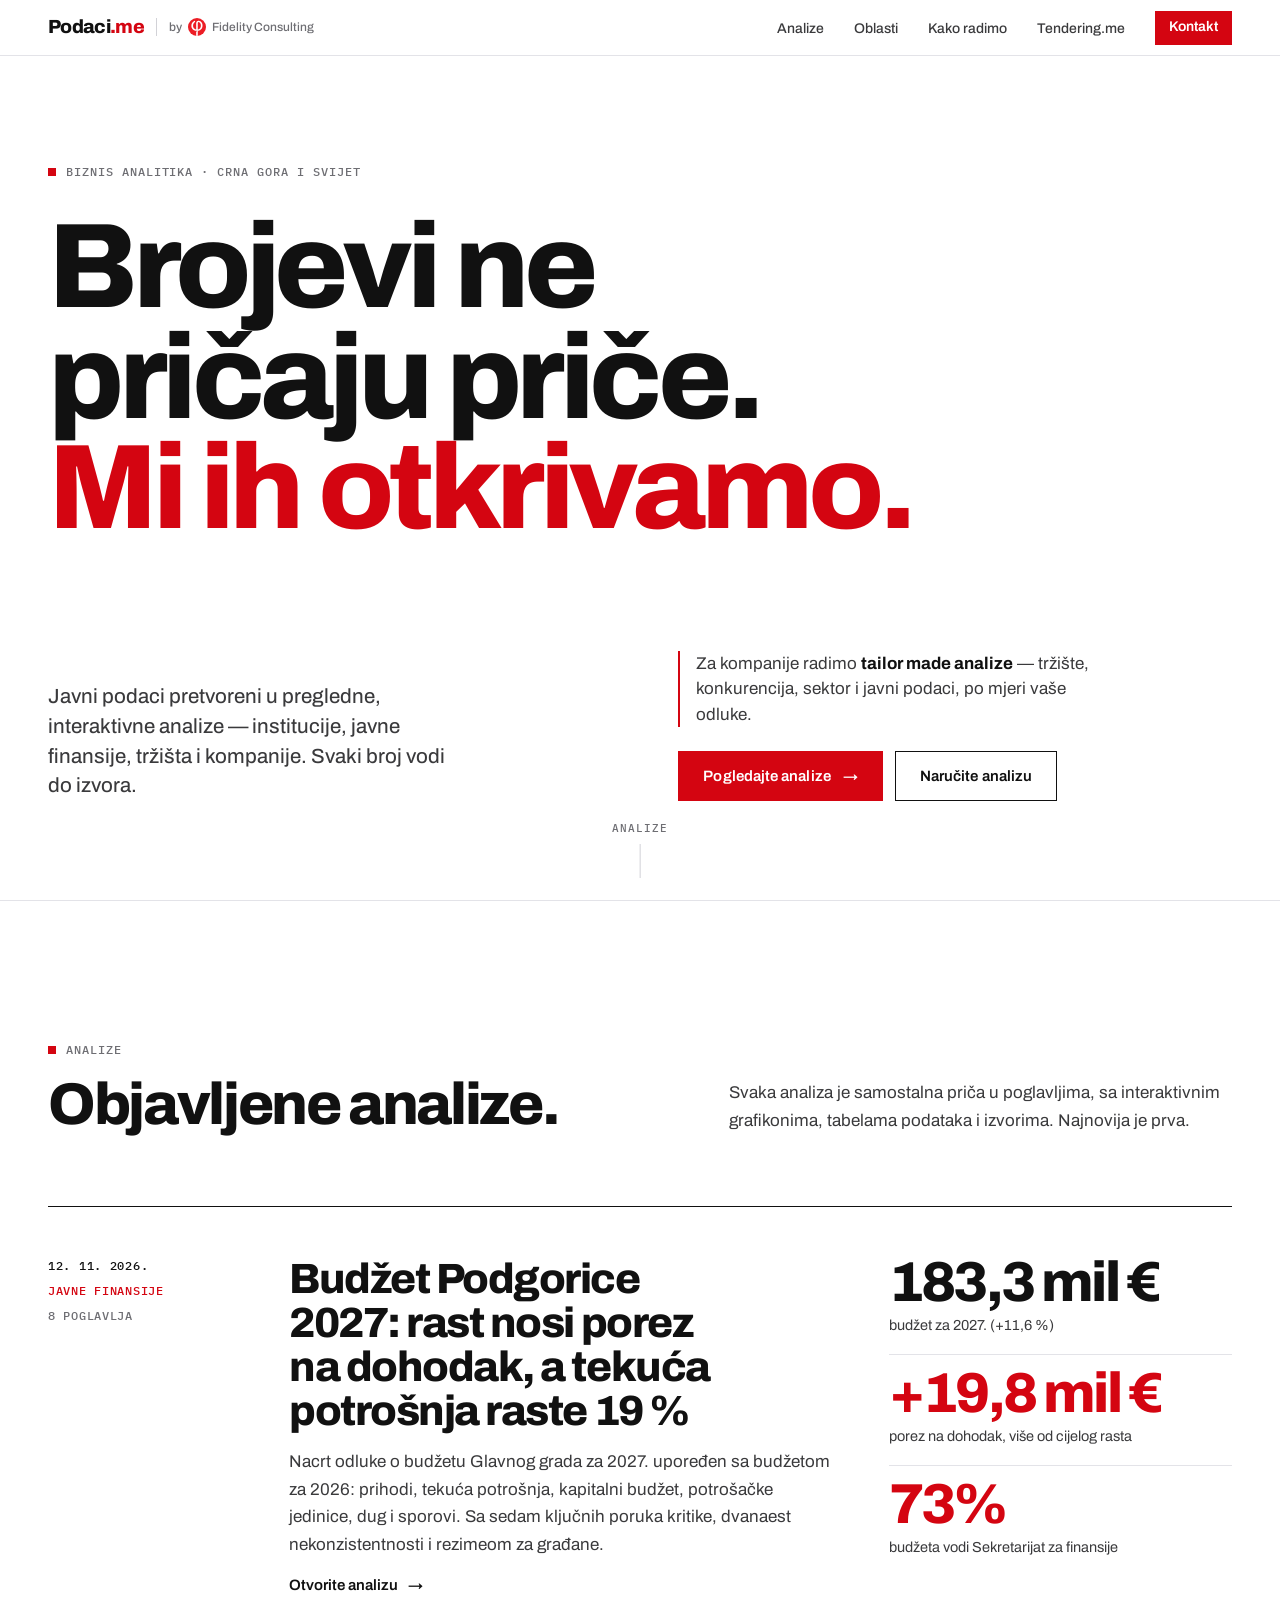
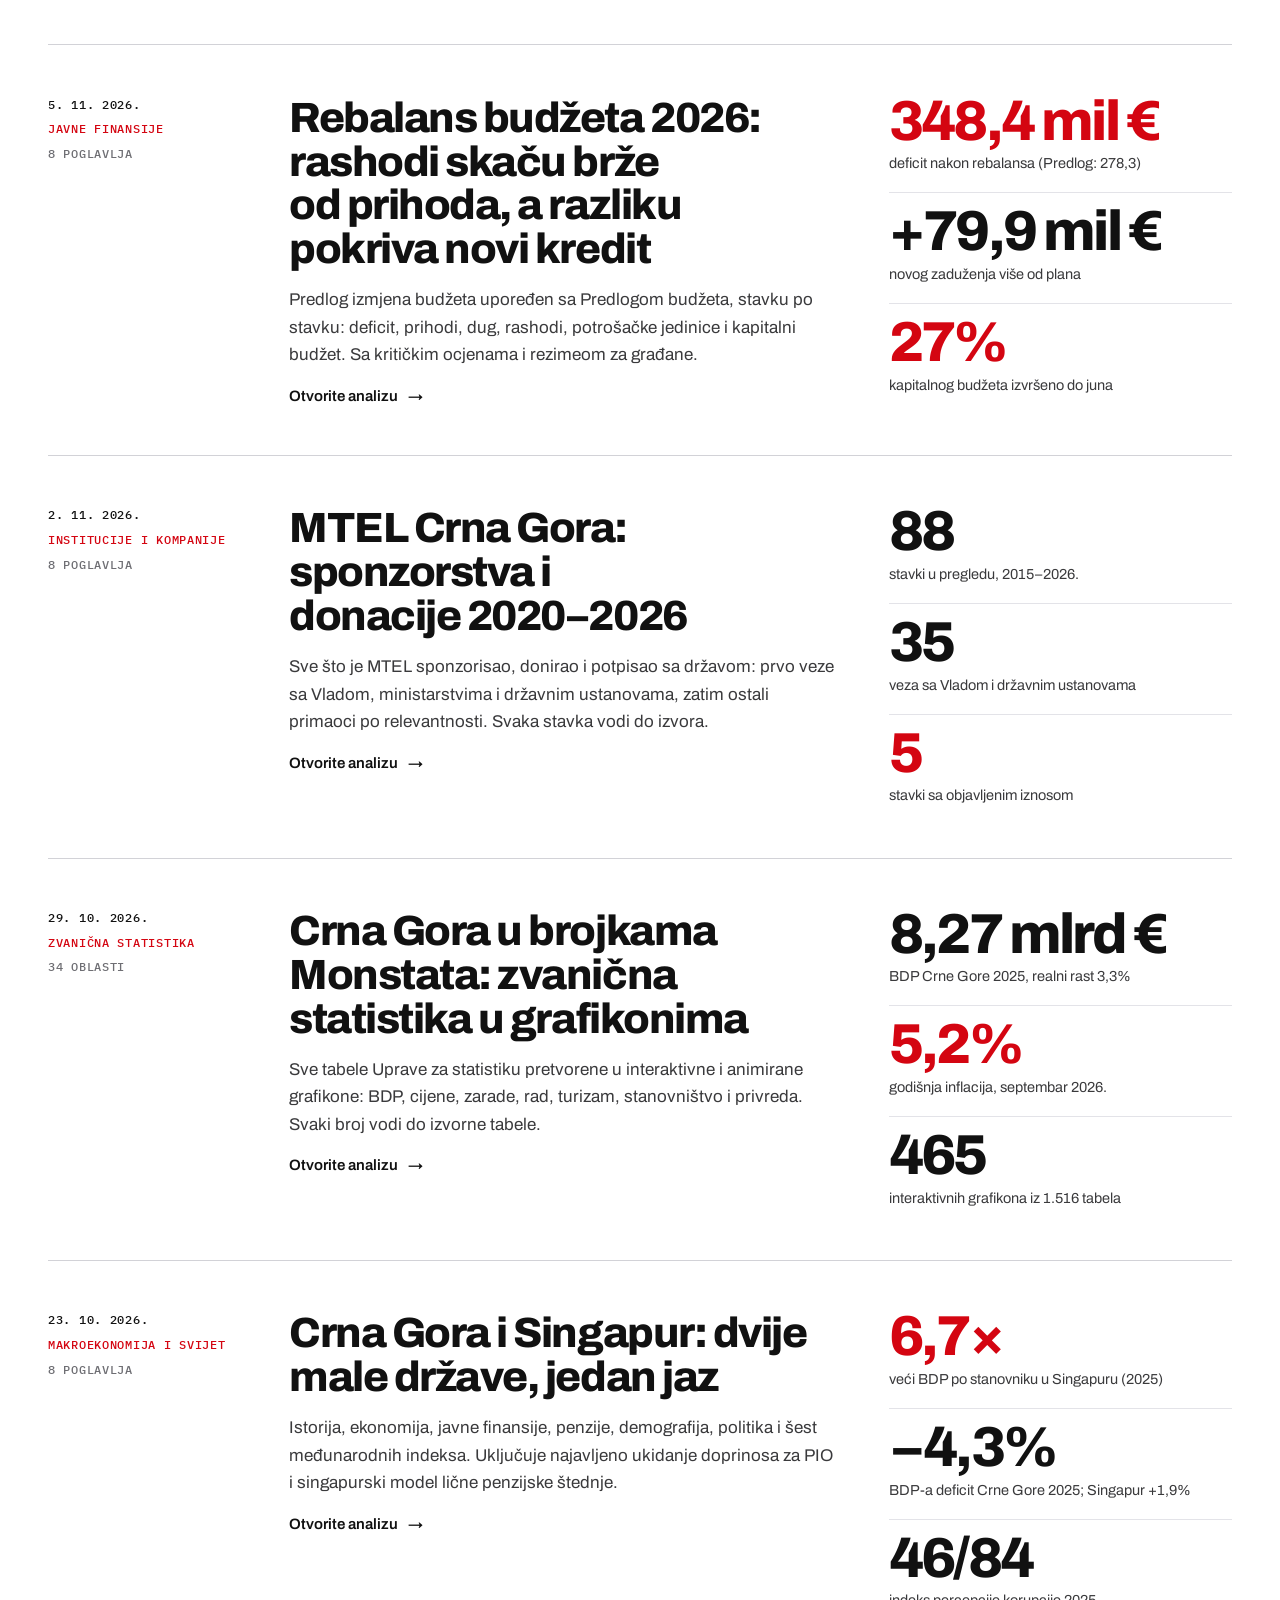
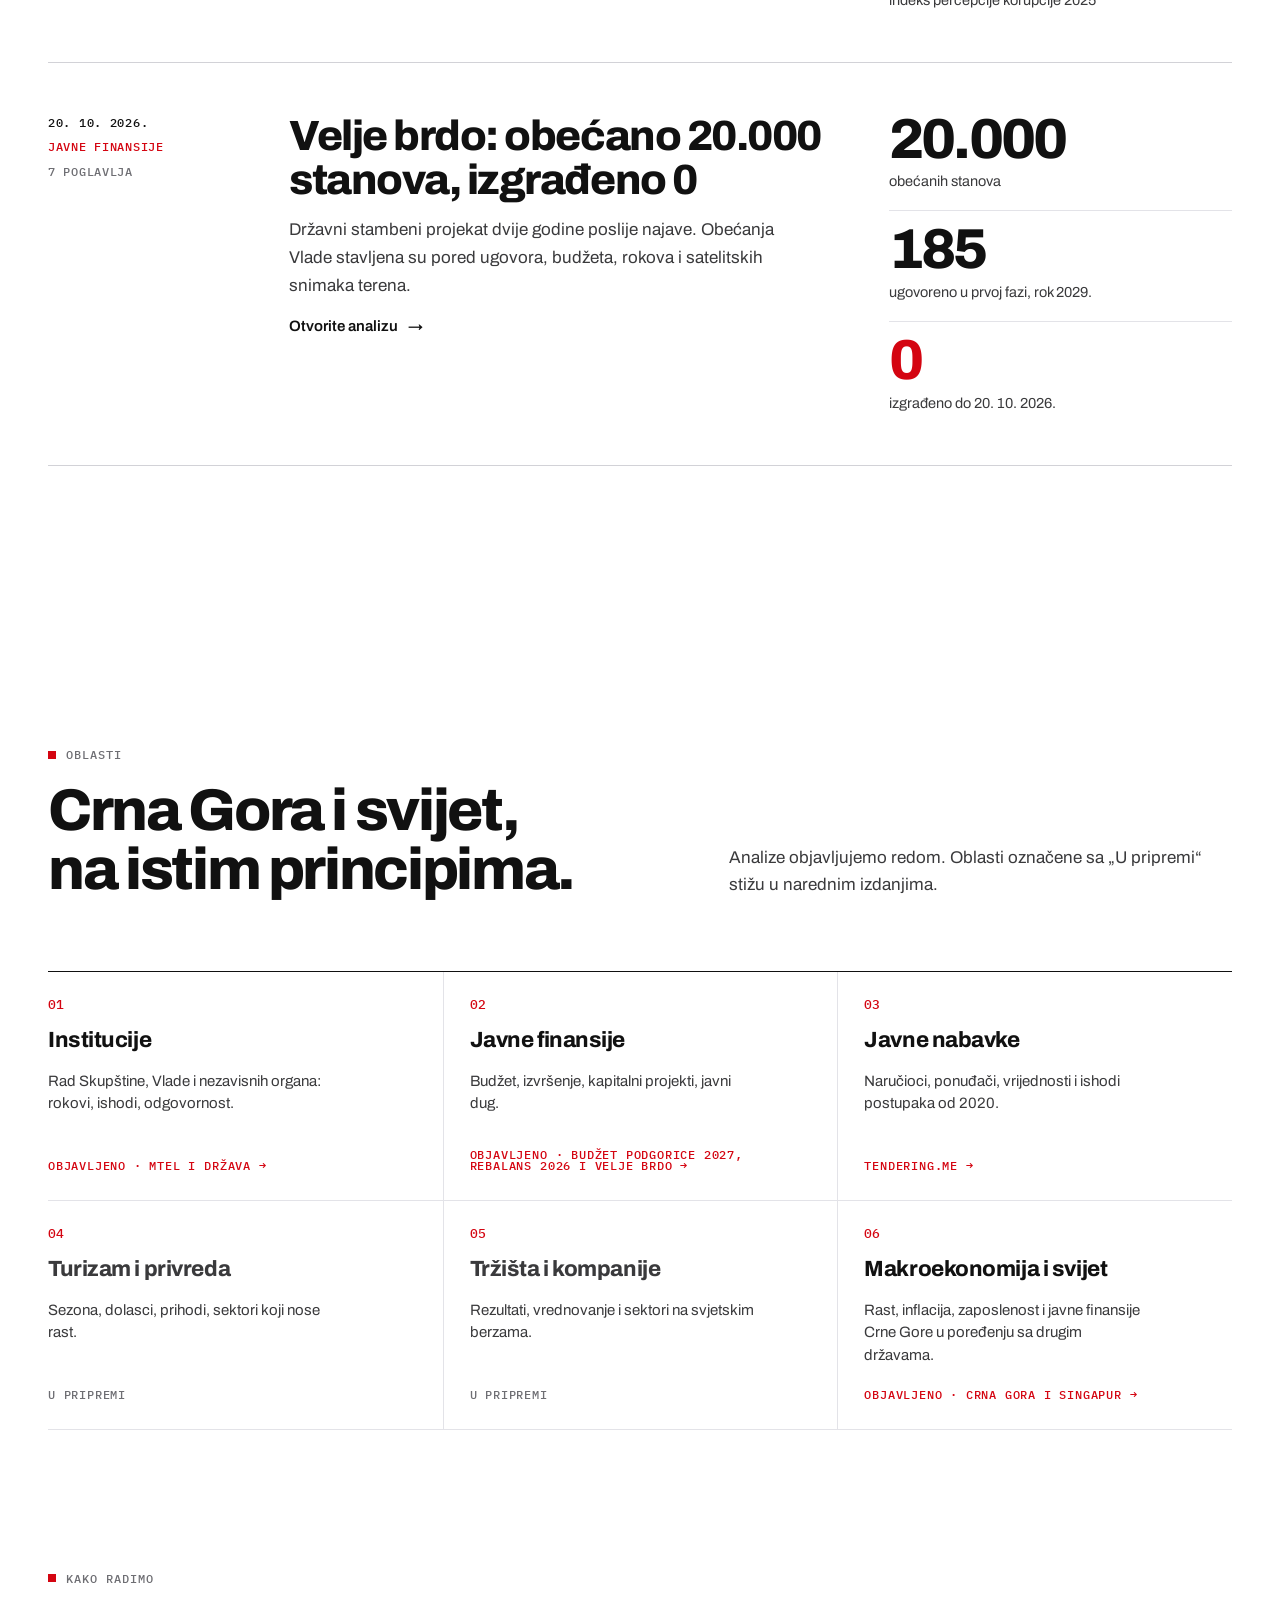
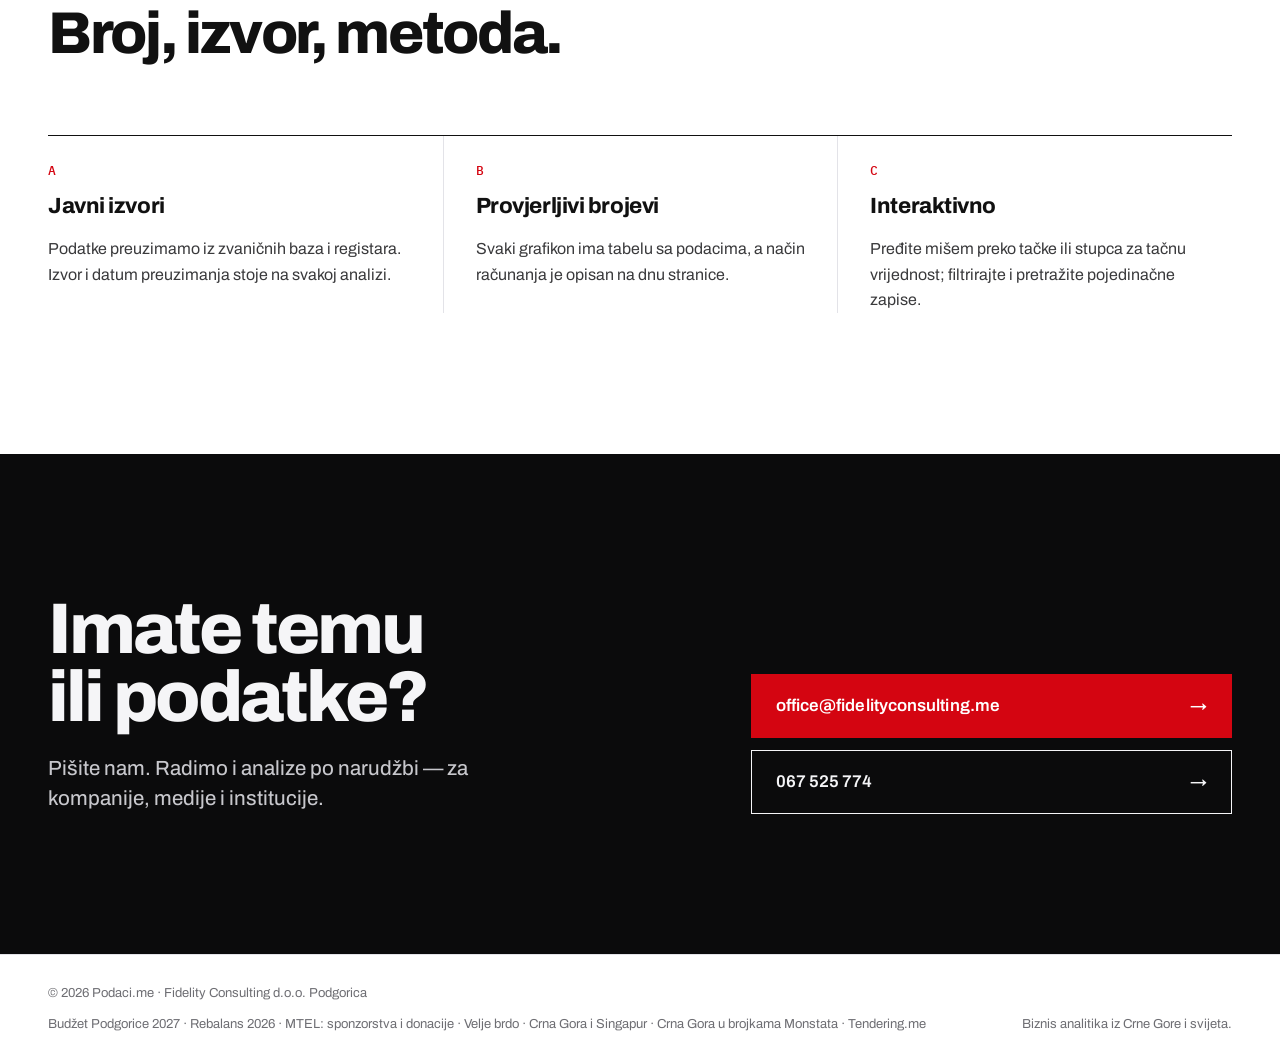
==== commit 140927d6: "Budžet Podgorice 2027: ključne poruke kritike Novi blok #kriticki ispod naslovne: sedam poruka sa li" ====
--- a/index.html
+++ b/index.html
@@ -173,7 +173,7 @@
             <p class="an__meta"><time datetime="2026-11-12">12. 11. 2026.</time><b>Javne finansije</b><span>8 poglavlja</span></p>
             <div class="an__body">
               <h3>Budžet Podgorice 2027: rast nosi porez na dohodak, a tekuća potrošnja raste 19&nbsp;%</h3>
-              <p class="dek">Nacrt odluke o budžetu Glavnog grada za 2027. upoređen sa budžetom za 2026: prihodi, tekuća potrošnja, kapitalni budžet, potrošačke jedinice, dug i sporovi. Sa dvanaest nekonzistentnosti, kritičkim ocjenama i rezimeom za građane.</p>
+              <p class="dek">Nacrt odluke o budžetu Glavnog grada za 2027. upoređen sa budžetom za 2026: prihodi, tekuća potrošnja, kapitalni budžet, potrošačke jedinice, dug i sporovi. Sa sedam ključnih poruka kritike, dvanaest nekonzistentnosti i rezimeom za građane.</p>
               <span class="an__go">Otvorite analizu <span class="arr" aria-hidden="true">→</span></span>
             </div>
             <div class="an__nums">
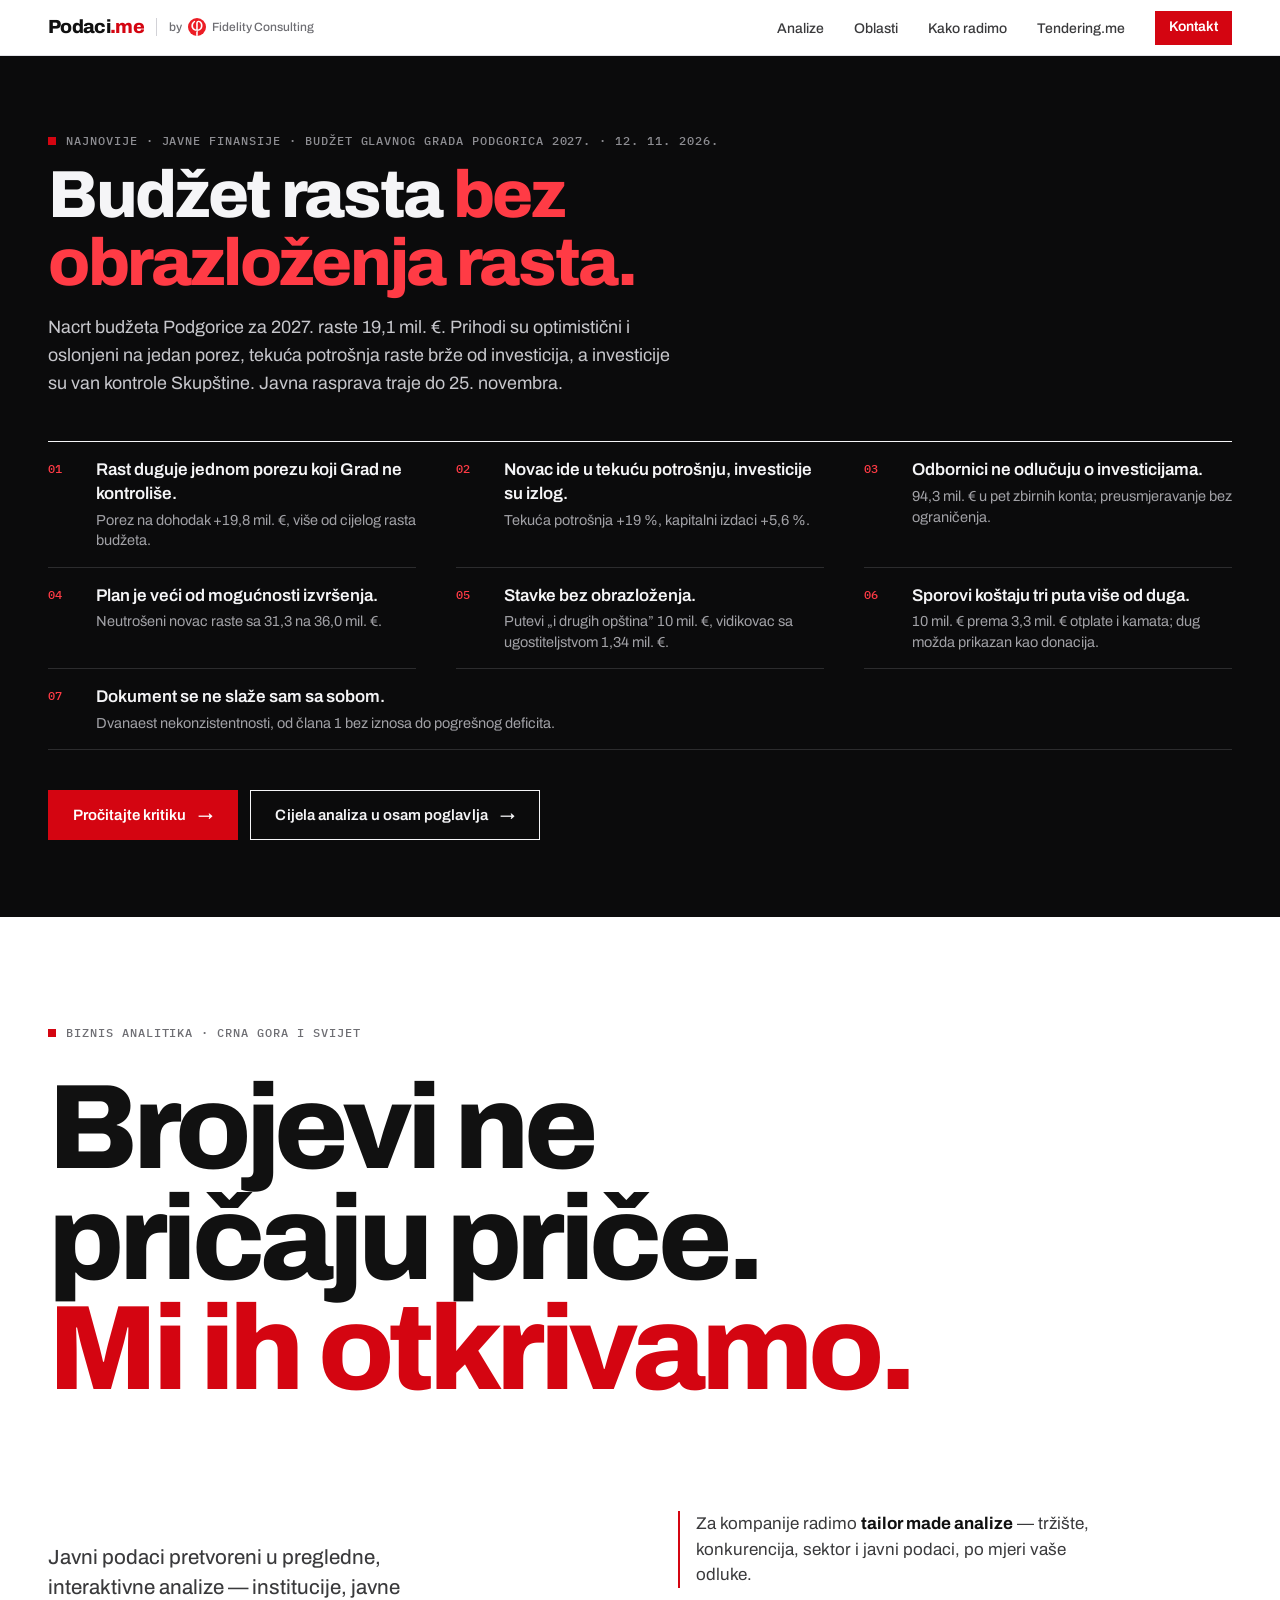
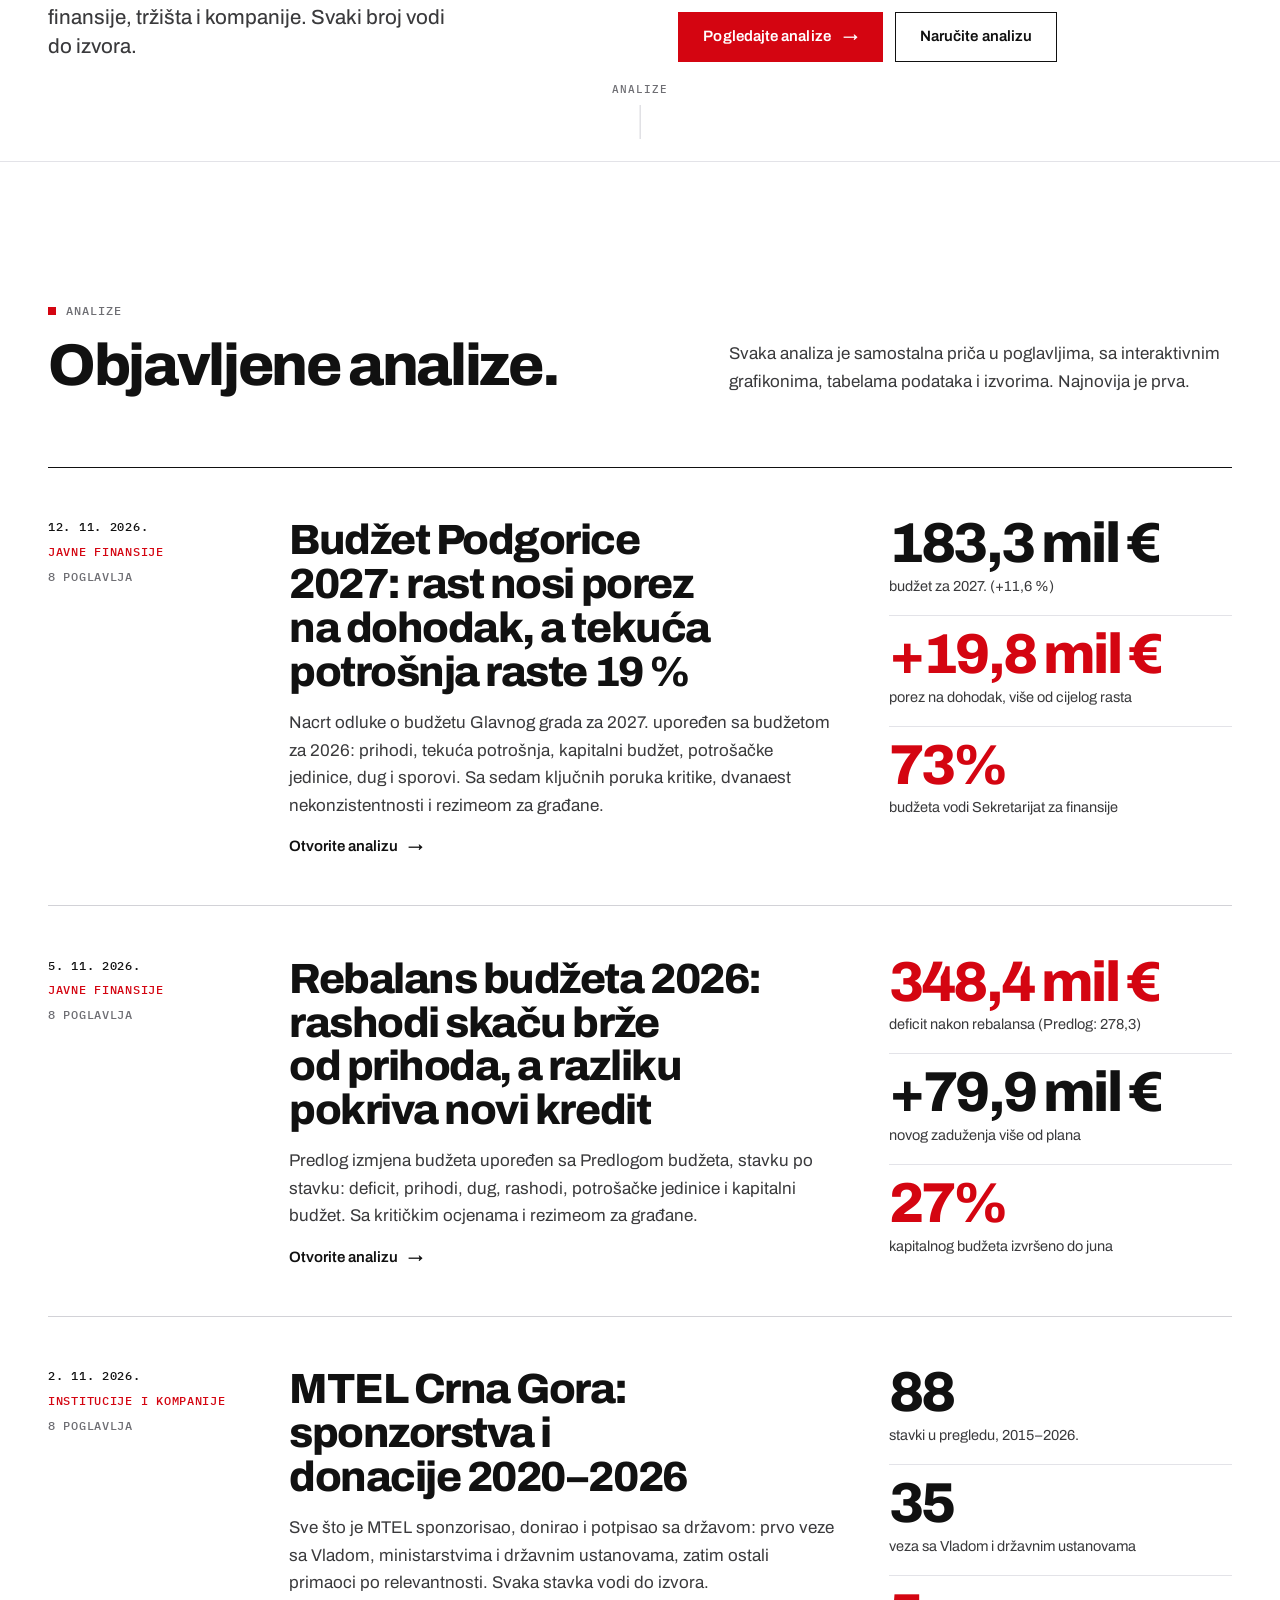
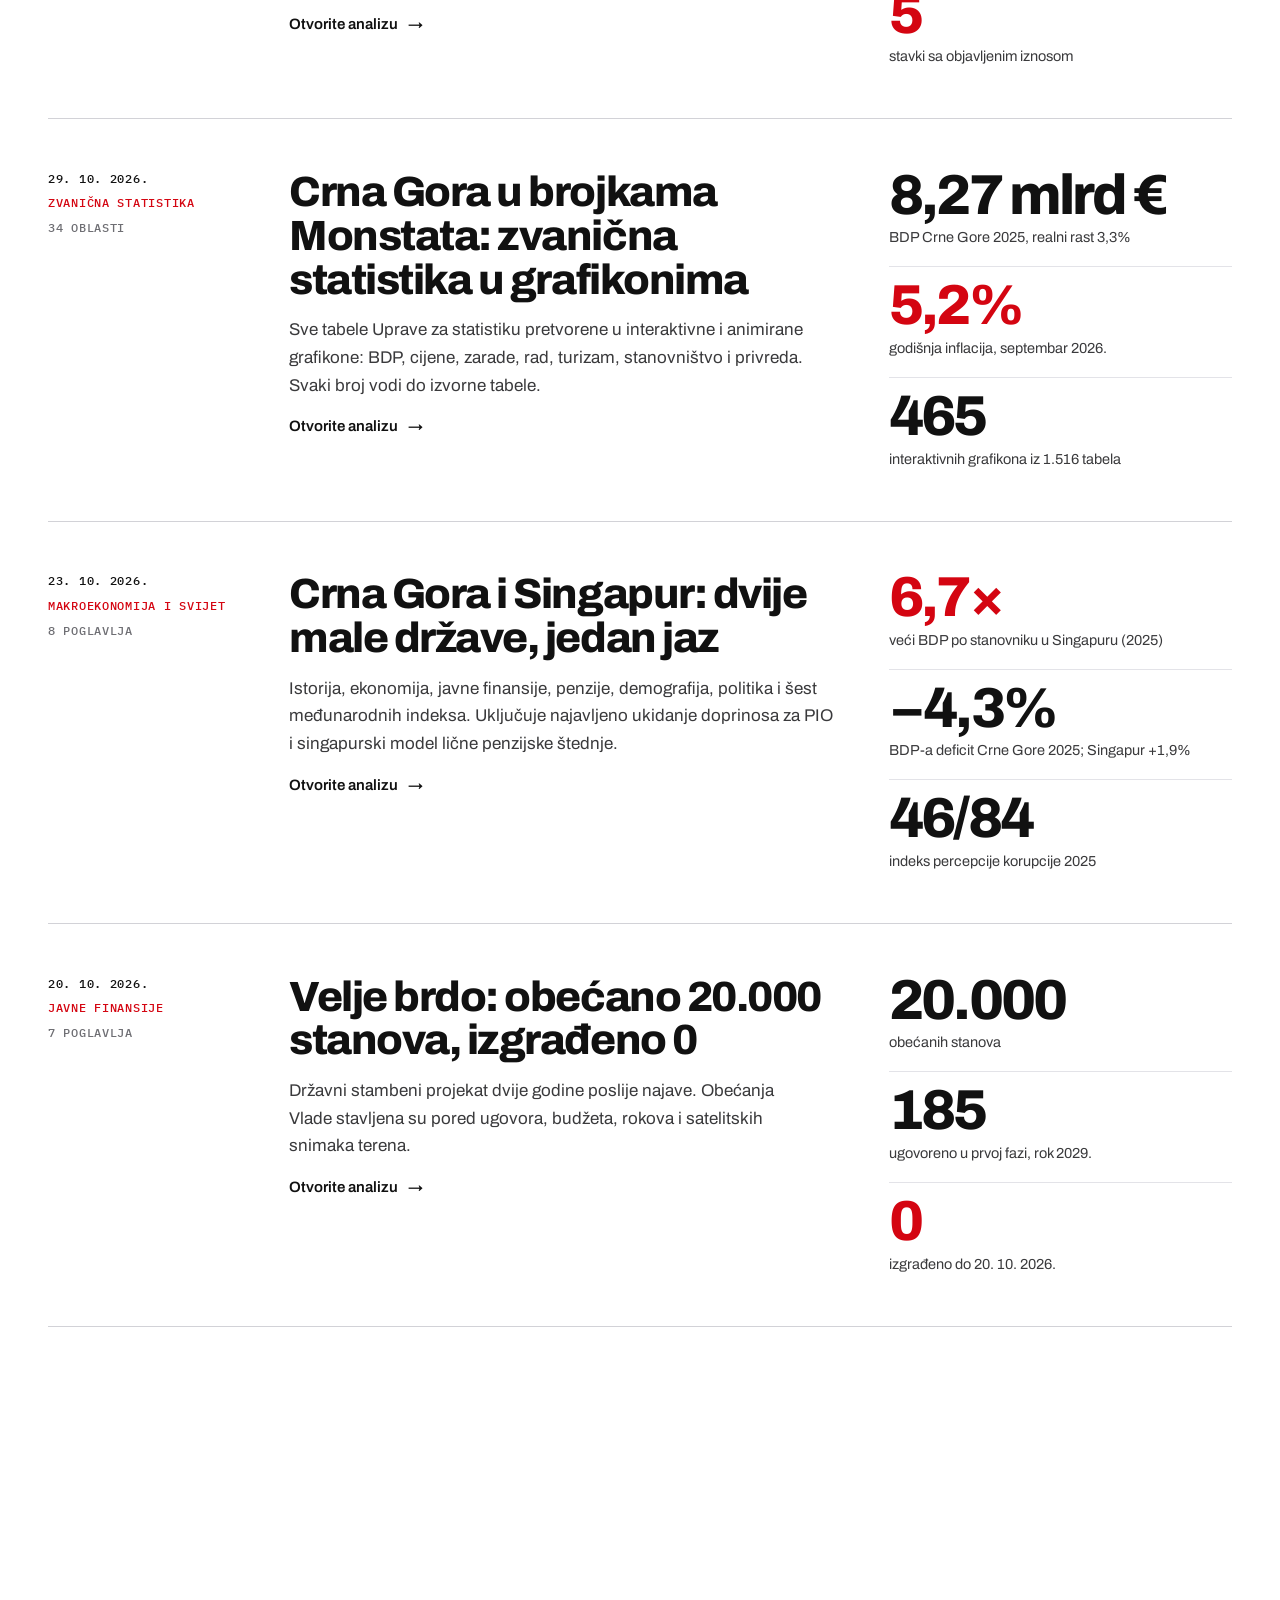
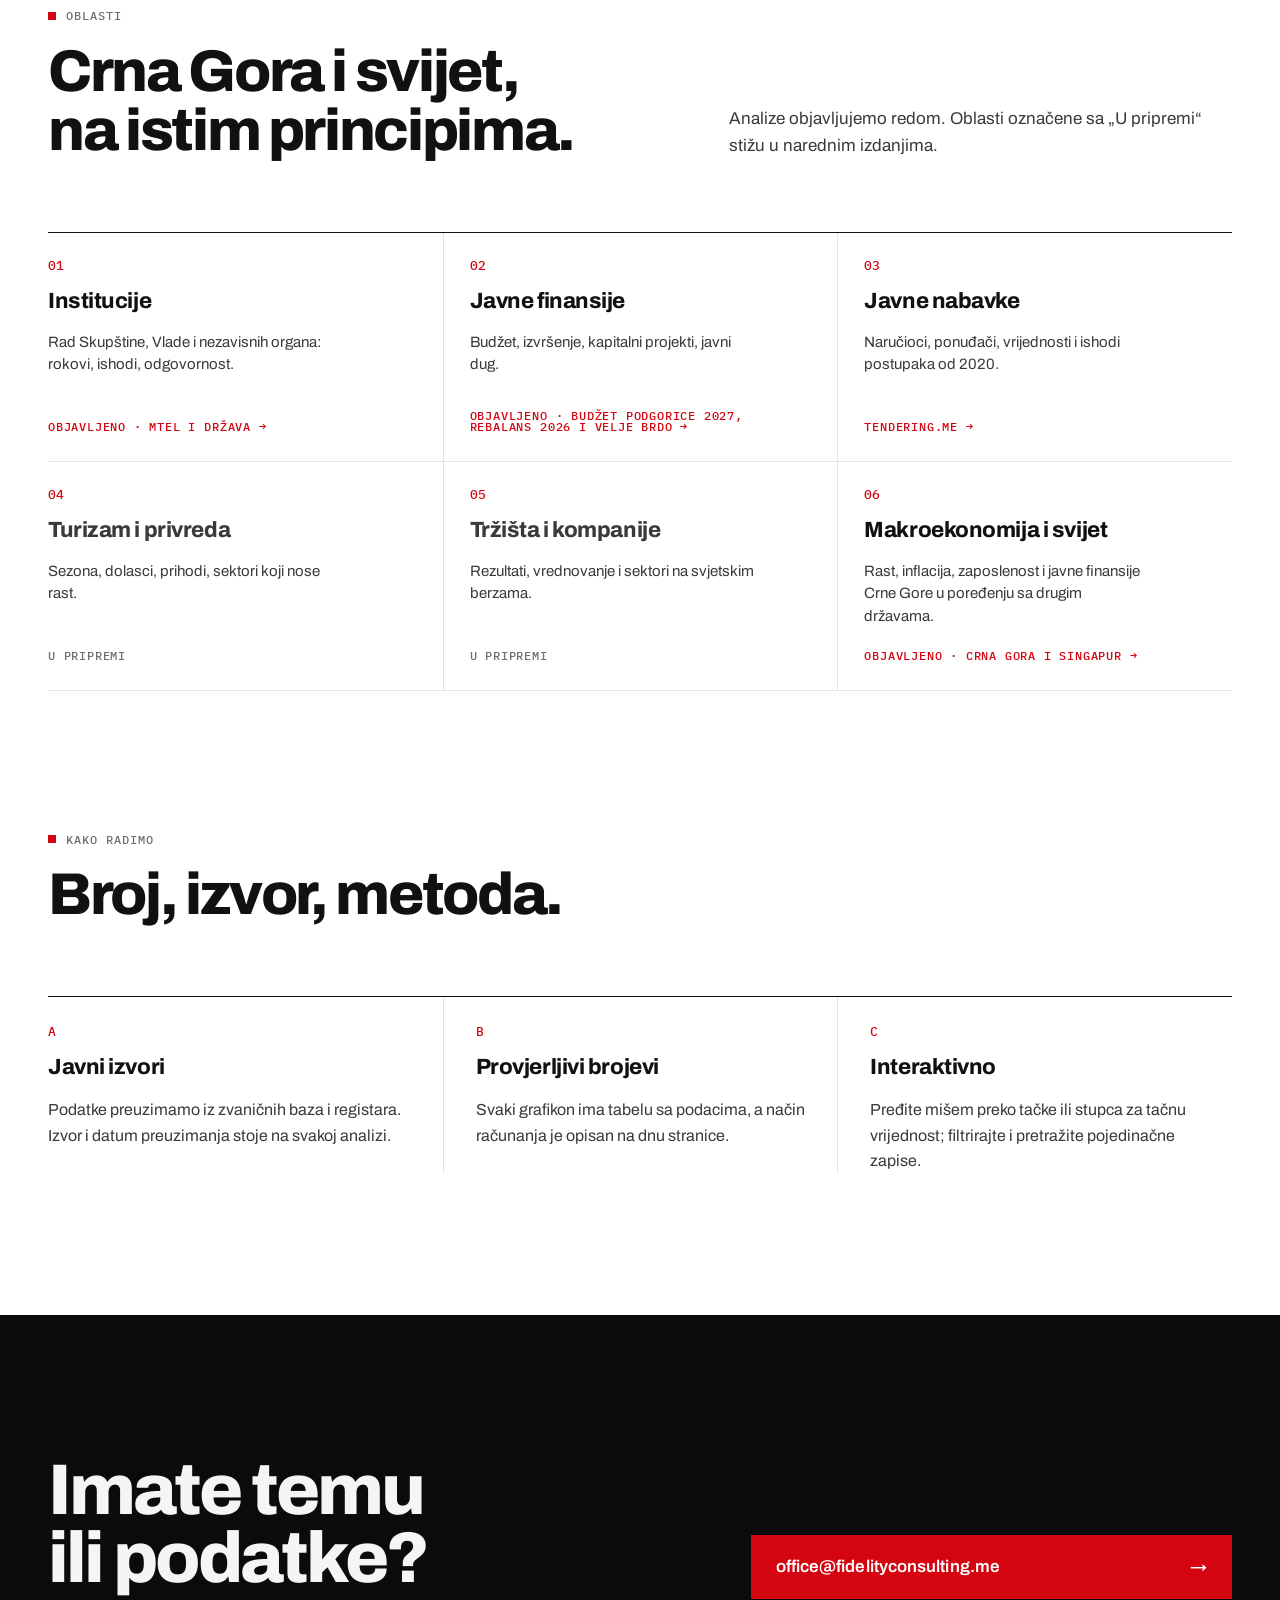
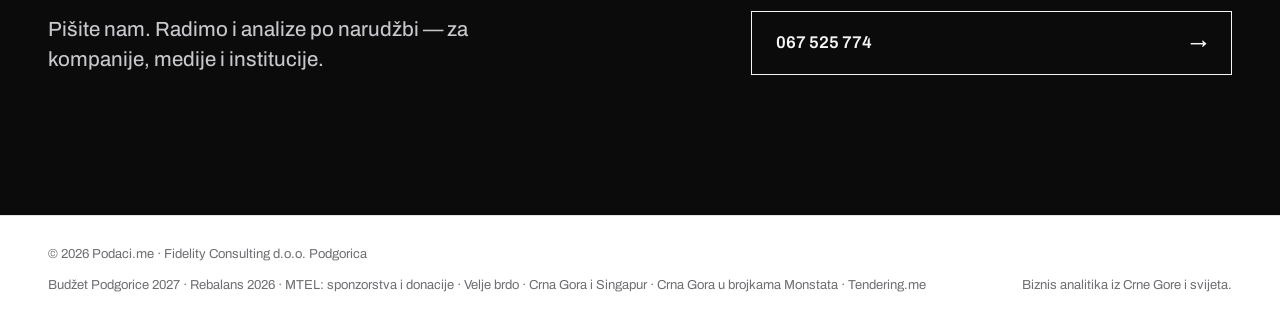
==== commit 3de26b04: "Kritika budžeta Podgorice 2027 na naslovnoj i na početku analize Naslovna: istaknuti blok „Budžet ra" ====
--- a/index.html
+++ b/index.html
@@ -28,6 +28,19 @@
 <script>document.documentElement.className='js';window.__noJsT=setTimeout(function(){if(!window.P)document.documentElement.className='no-js'},4000)</script>
 <script defer src="/assets/podaci.js?v=2.1" onerror="document.documentElement.className='no-js'"></script>
 <style>
+/* ---------- istaknuta kritika ---------- */
+.feat{background:var(--night);color:#f5f5f7;padding-block:clamp(40px,6vw,80px)}
+.feat .wrap{display:block}
+.feat .eyebrow{color:#8e8e93}
+.feat__h{margin:14px 0 0;font-weight:800;font-size:clamp(32px,5.2vw,68px);line-height:1.02;letter-spacing:-.035em;text-wrap:balance;max-width:16ch}
+.feat__h span{color:#ff3b45}
+.feat__lead{margin:16px 0 0;font-size:clamp(16px,1.4vw,19px);line-height:1.55;color:#c7c7cc;max-width:64ch}
+.feat__list{list-style:none;margin:clamp(28px,4vw,44px) 0 0;padding:0;border-top:1px solid #f5f5f7;display:grid;grid-template-columns:repeat(auto-fit,minmax(min(100%,340px),1fr));column-gap:40px}
+.feat__list li{display:grid;grid-template-columns:36px minmax(0,1fr);gap:12px;padding:16px 0;border-bottom:1px solid #2c2c2e;font-size:17px;line-height:1.4;font-weight:600}
+.feat__list b{font:500 12px/1.9 var(--f-mono);color:#ff3b45}
+.feat__list small{display:block;margin-top:4px;font-weight:400;font-size:14.5px;color:#a1a1a6}
+.feat__list li:last-child:nth-child(3n+1){grid-column:1/-1}
+.feat__cta{display:flex;flex-wrap:wrap;gap:12px;margin-top:clamp(28px,4vw,40px)}
 /* ---------- hero ---------- */
 .hero{position:relative;min-height:calc(100svh - var(--nav-h));display:flex;flex-direction:column;padding-top:clamp(56px,12vh,140px)}
 .hero .wrap{flex:1;display:flex;flex-direction:column;width:100%}
@@ -143,6 +156,24 @@
 
 <main id="main">
 
+  <section class="feat tone-night" id="kriticki" aria-labelledby="feat-h">
+    <div class="wrap">
+      <p class="eyebrow">Najnovije · Javne finansije · Budžet Glavnog grada Podgorica 2027. · 12. 11. 2026.</p>
+      <h2 class="feat__h" id="feat-h">Budžet rasta <span>bez obrazloženja rasta.</span></h2>
+      <p class="feat__lead">Nacrt budžeta Podgorice za 2027. raste 19,1 mil. €. Prihodi su optimistični i oslonjeni na jedan porez, tekuća potrošnja raste brže od investicija, a investicije su van kontrole Skupštine. Javna rasprava traje do 25. novembra.</p>
+      <ol class="feat__list">
+        <li><b>01</b><span>Rast duguje jednom porezu koji Grad ne kontroliše.<small>Porez na dohodak +19,8 mil. €, više od cijelog rasta budžeta.</small></span></li>
+        <li><b>02</b><span>Novac ide u tekuću potrošnju, investicije su izlog.<small>Tekuća potrošnja +19 %, kapitalni izdaci +5,6 %.</small></span></li>
+        <li><b>03</b><span>Odbornici ne odlučuju o investicijama.<small>94,3 mil. € u pet zbirnih konta; preusmjeravanje bez ograničenja.</small></span></li>
+        <li><b>04</b><span>Plan je veći od mogućnosti izvršenja.<small>Neutrošeni novac raste sa 31,3 na 36,0 mil. €.</small></span></li>
+        <li><b>05</b><span>Stavke bez obrazloženja.<small>Putevi „i drugih opština” 10 mil. €, vidikovac sa ugostiteljstvom 1,34 mil. €.</small></span></li>
+        <li><b>06</b><span>Sporovi koštaju tri puta više od duga.<small>10 mil. € prema 3,3 mil. € otplate i kamata; dug možda prikazan kao donacija.</small></span></li>
+        <li><b>07</b><span>Dokument se ne slaže sam sa sobom.<small>Dvanaest nekonzistentnosti, od člana 1 bez iznosa do pogrešnog deficita.</small></span></li>
+      </ol>
+      <div class="feat__cta"><a class="btn btn--red" href="/analize/budzet-podgorice-2027/#kriticki">Pročitajte kritiku <span class="arr" aria-hidden="true">→</span></a><a class="btn" href="/analize/budzet-podgorice-2027/">Cijela analiza u osam poglavlja <span class="arr" aria-hidden="true">→</span></a></div>
+    </div>
+  </section>
+
   <section class="hero" id="top" aria-labelledby="hero-h">
     <div class="wrap">
       <p class="eyebrow live">Biznis analitika · Crna Gora i svijet</p>
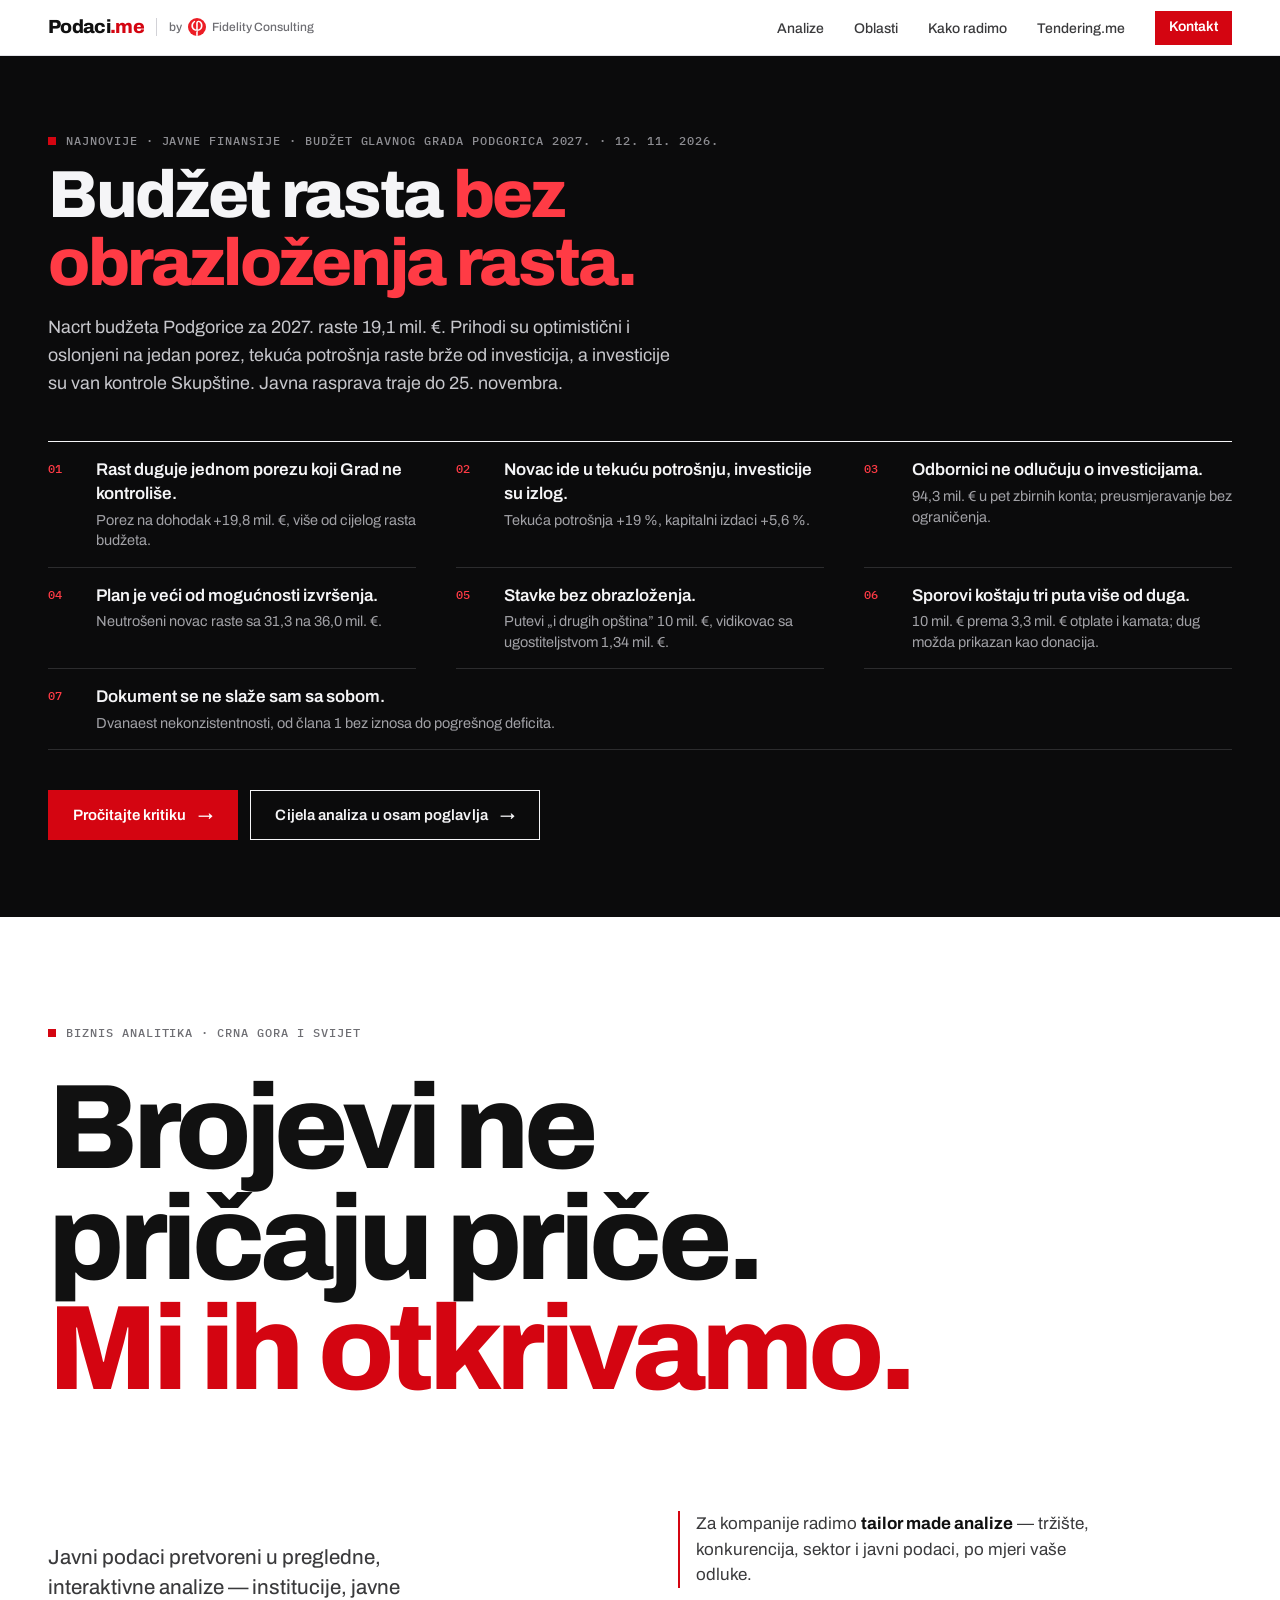
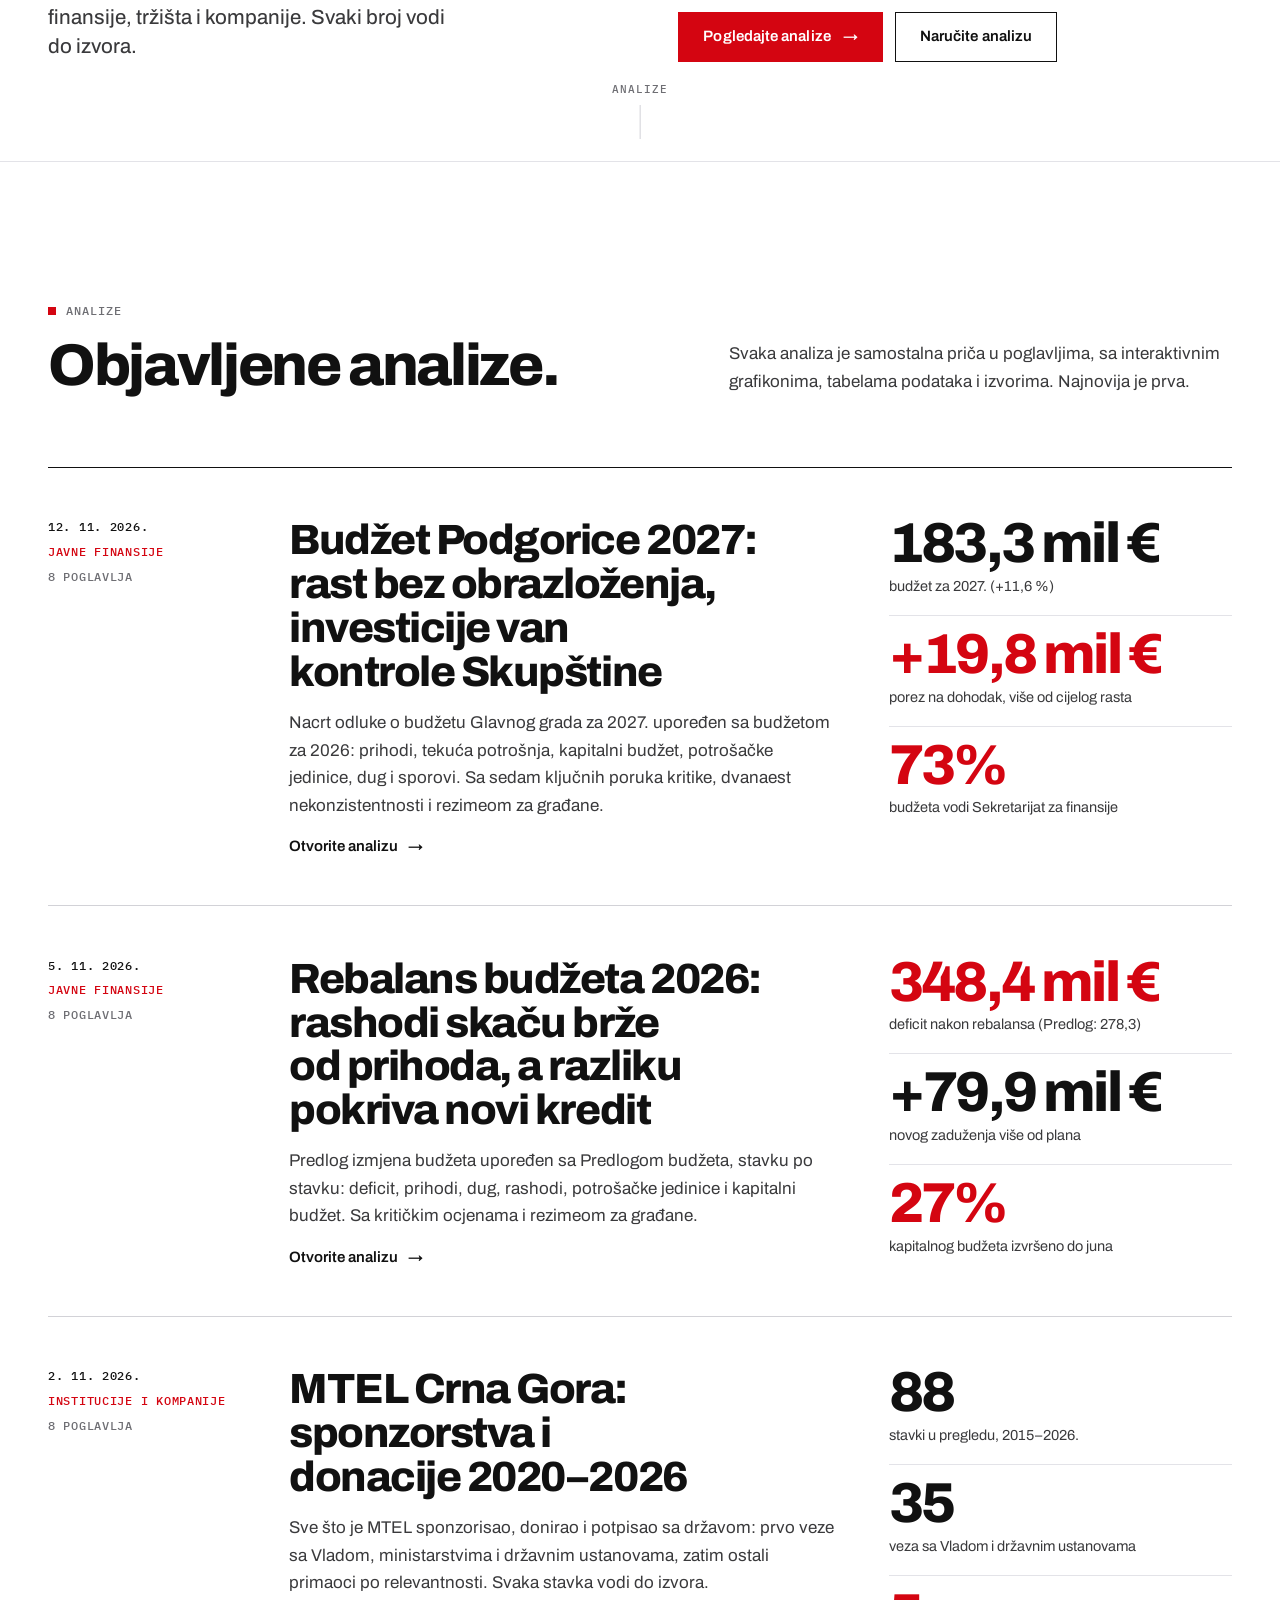
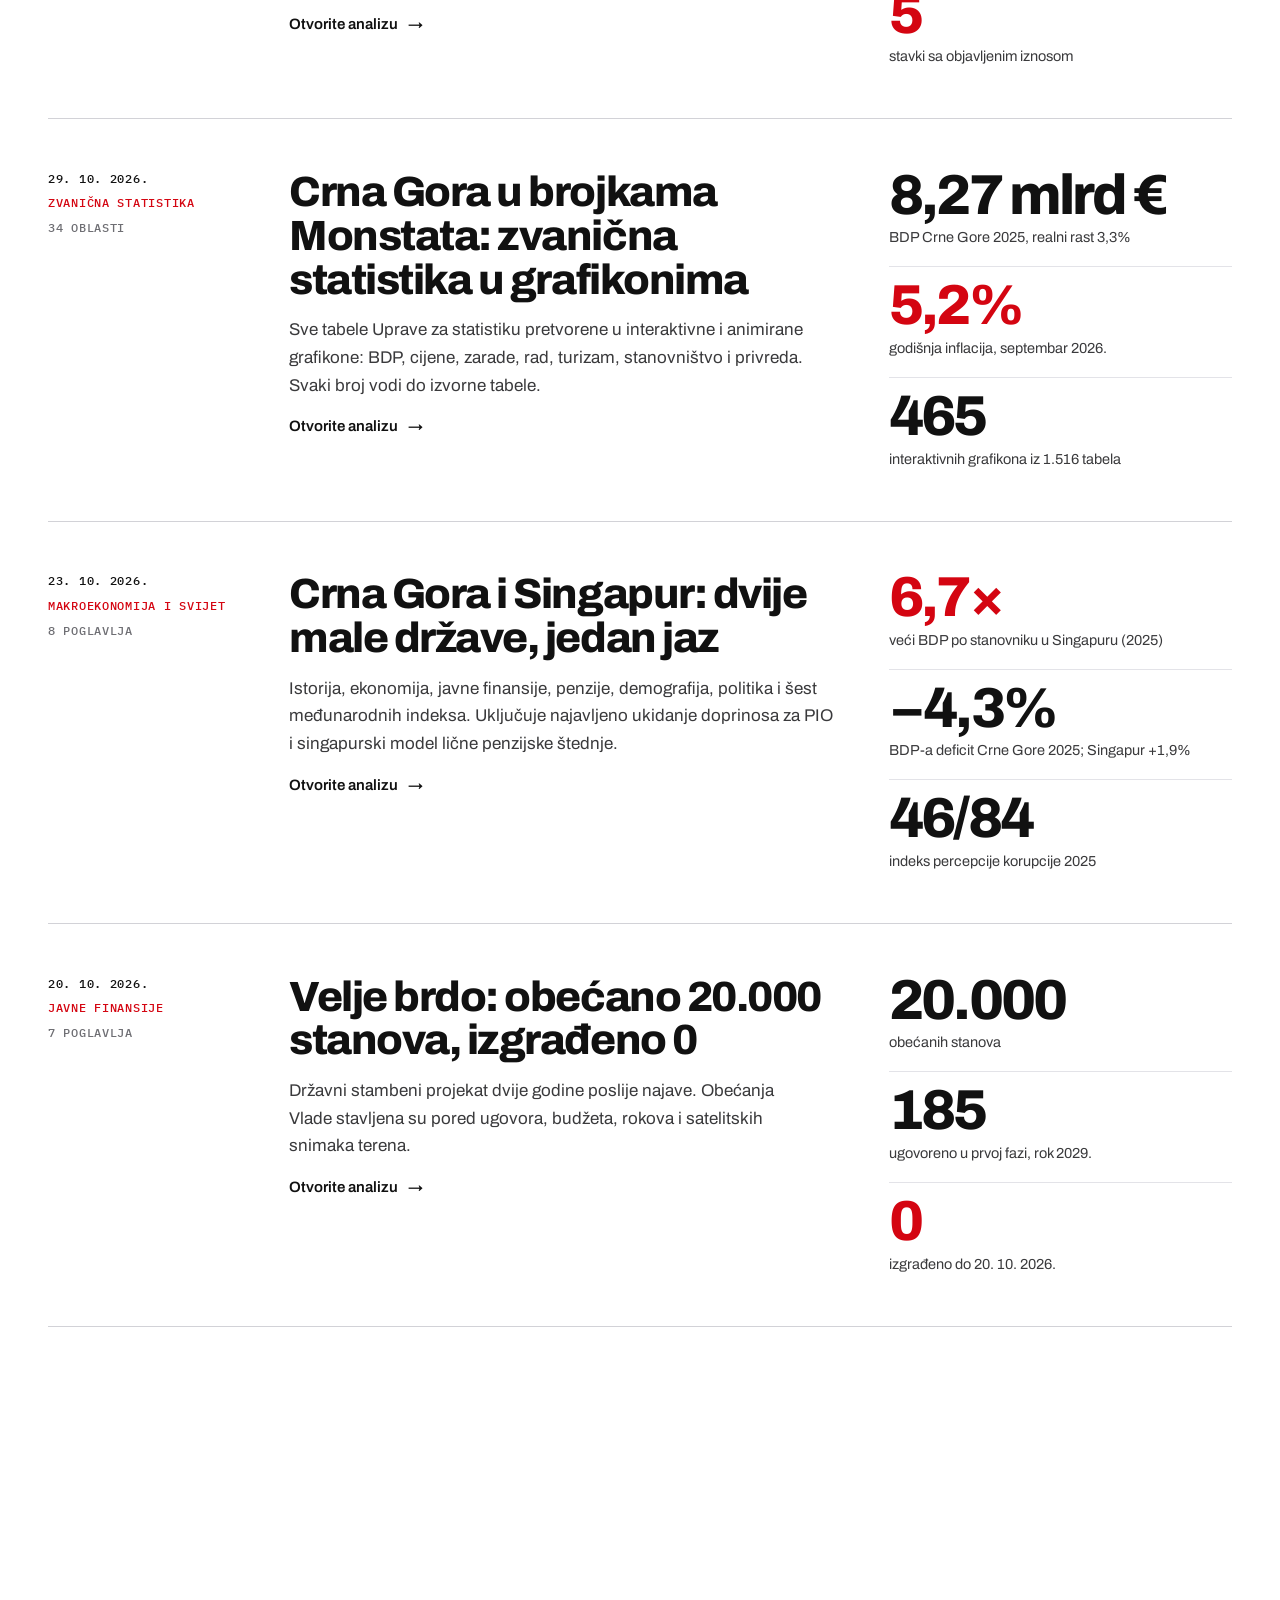
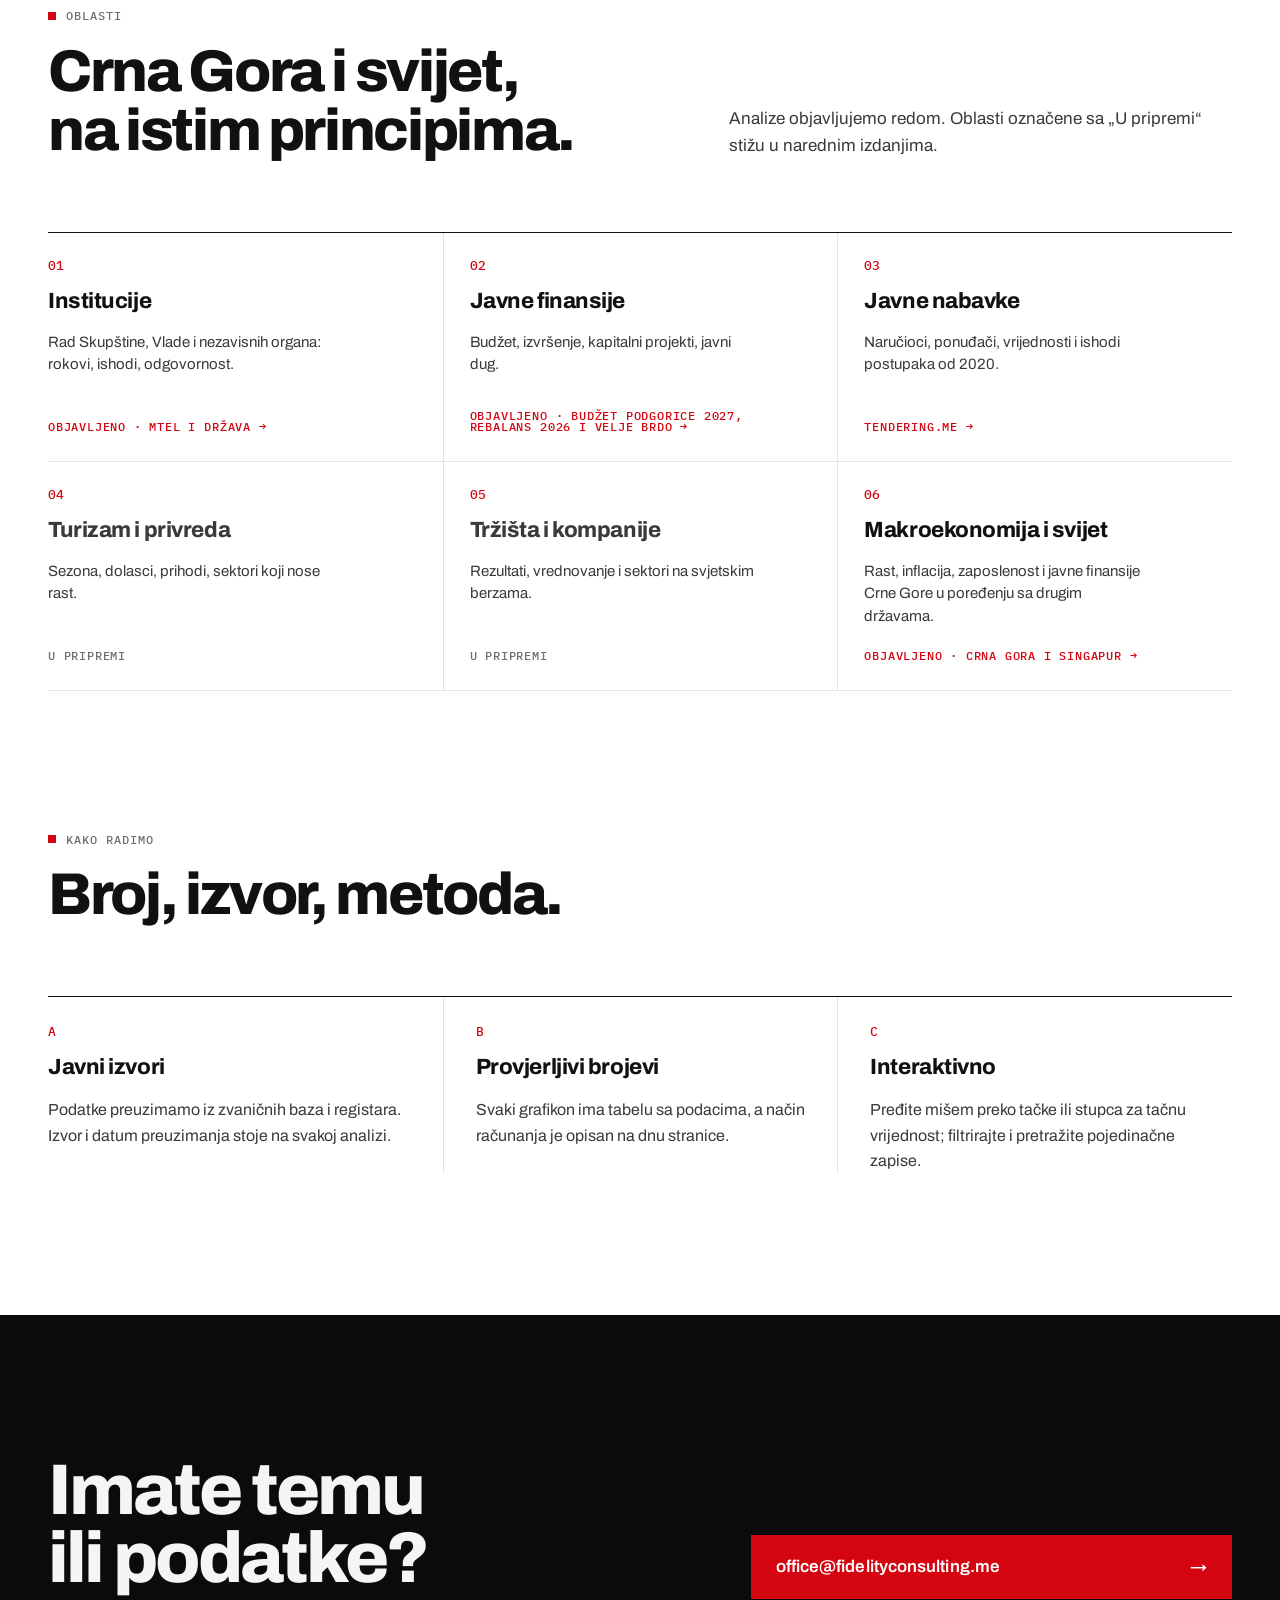
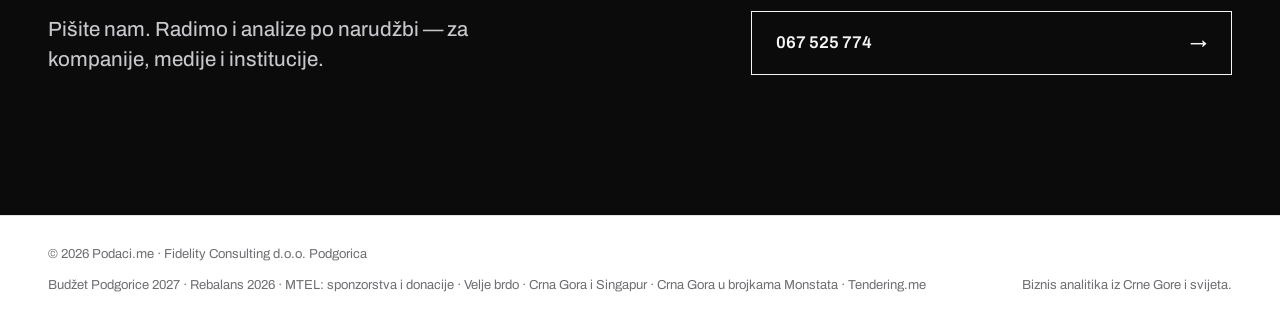
==== commit 9287a3a0: "Budžet Podgorice 2027: kritički naslov Naslov, opis i OG slika nose kritičku poruku: rast bez obrazl" ====
--- a/index.html
+++ b/index.html
@@ -203,7 +203,7 @@
           <a class="an" href="/analize/budzet-podgorice-2027/">
             <p class="an__meta"><time datetime="2026-11-12">12. 11. 2026.</time><b>Javne finansije</b><span>8 poglavlja</span></p>
             <div class="an__body">
-              <h3>Budžet Podgorice 2027: rast nosi porez na dohodak, a tekuća potrošnja raste 19&nbsp;%</h3>
+              <h3>Budžet Podgorice 2027: rast bez obrazloženja, investicije van kontrole Skupštine</h3>
               <p class="dek">Nacrt odluke o budžetu Glavnog grada za 2027. upoređen sa budžetom za 2026: prihodi, tekuća potrošnja, kapitalni budžet, potrošačke jedinice, dug i sporovi. Sa sedam ključnih poruka kritike, dvanaest nekonzistentnosti i rezimeom za građane.</p>
               <span class="an__go">Otvorite analizu <span class="arr" aria-hidden="true">→</span></span>
             </div>
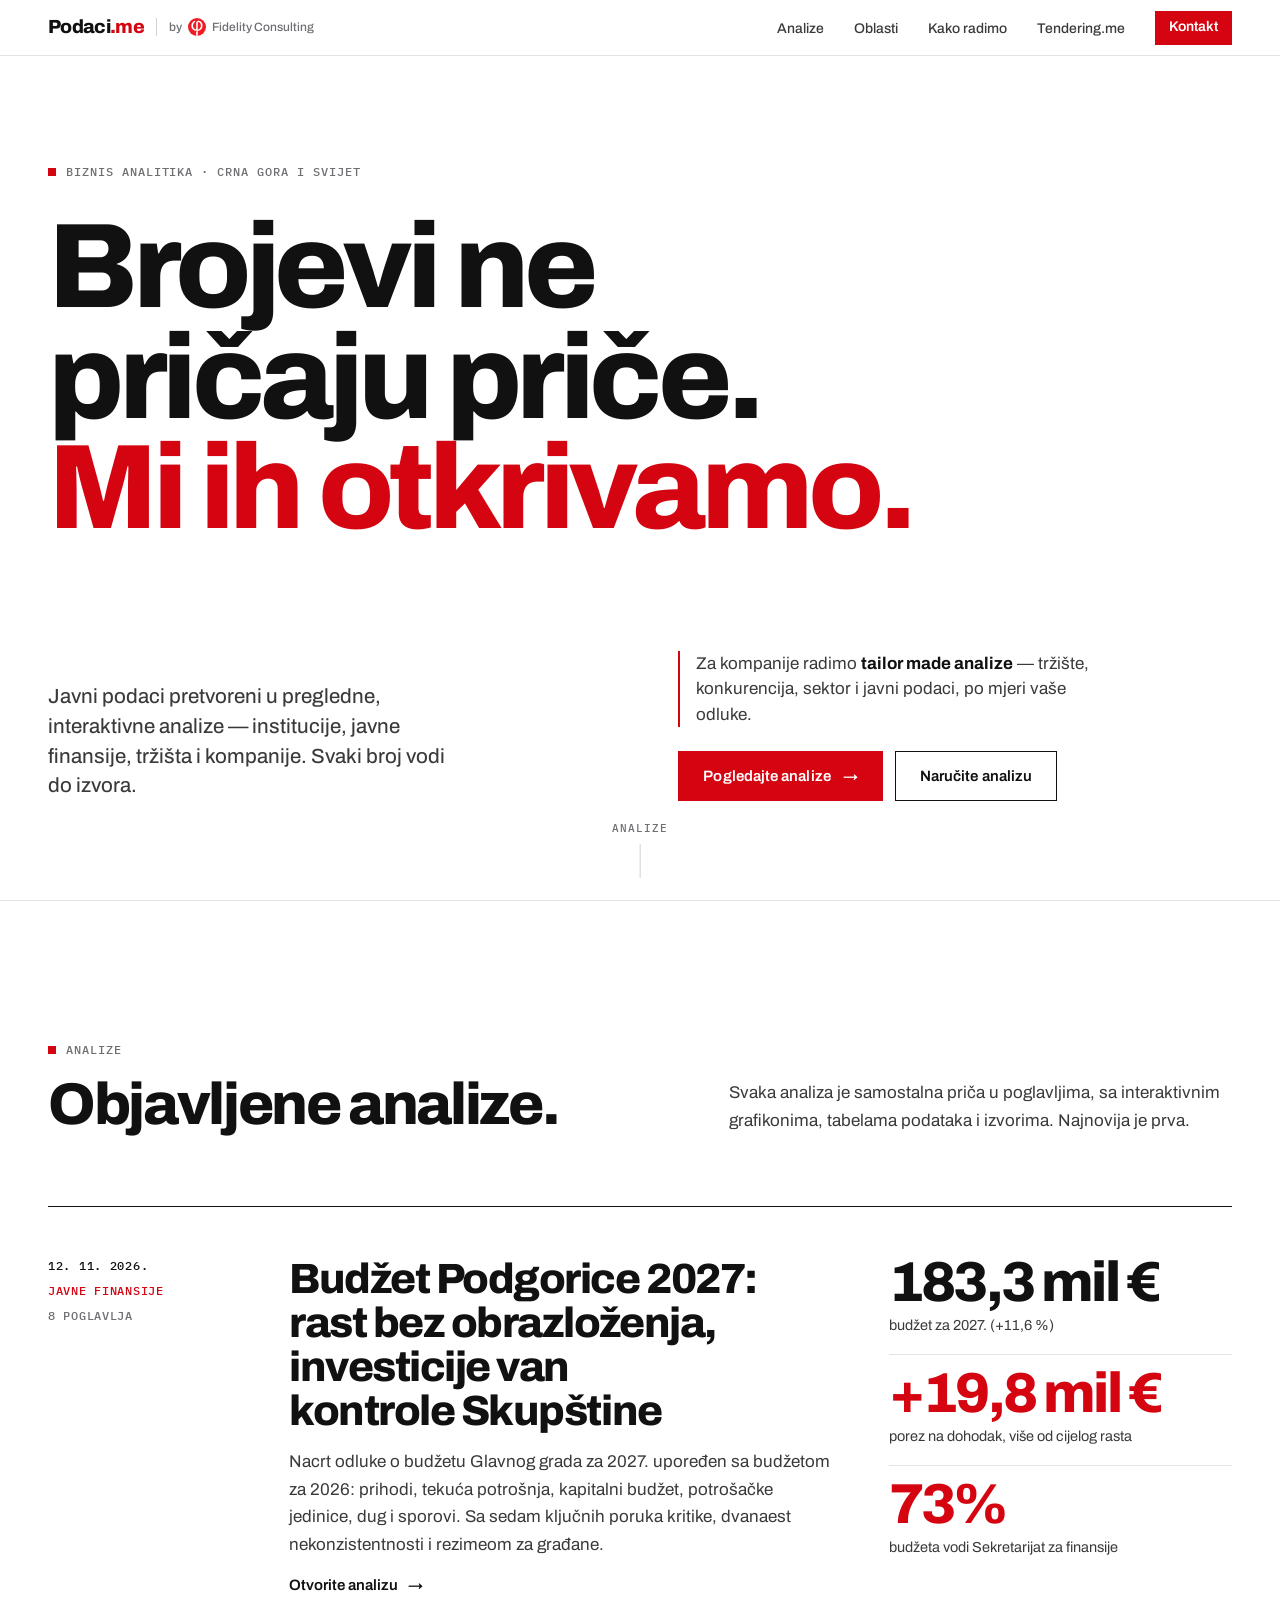
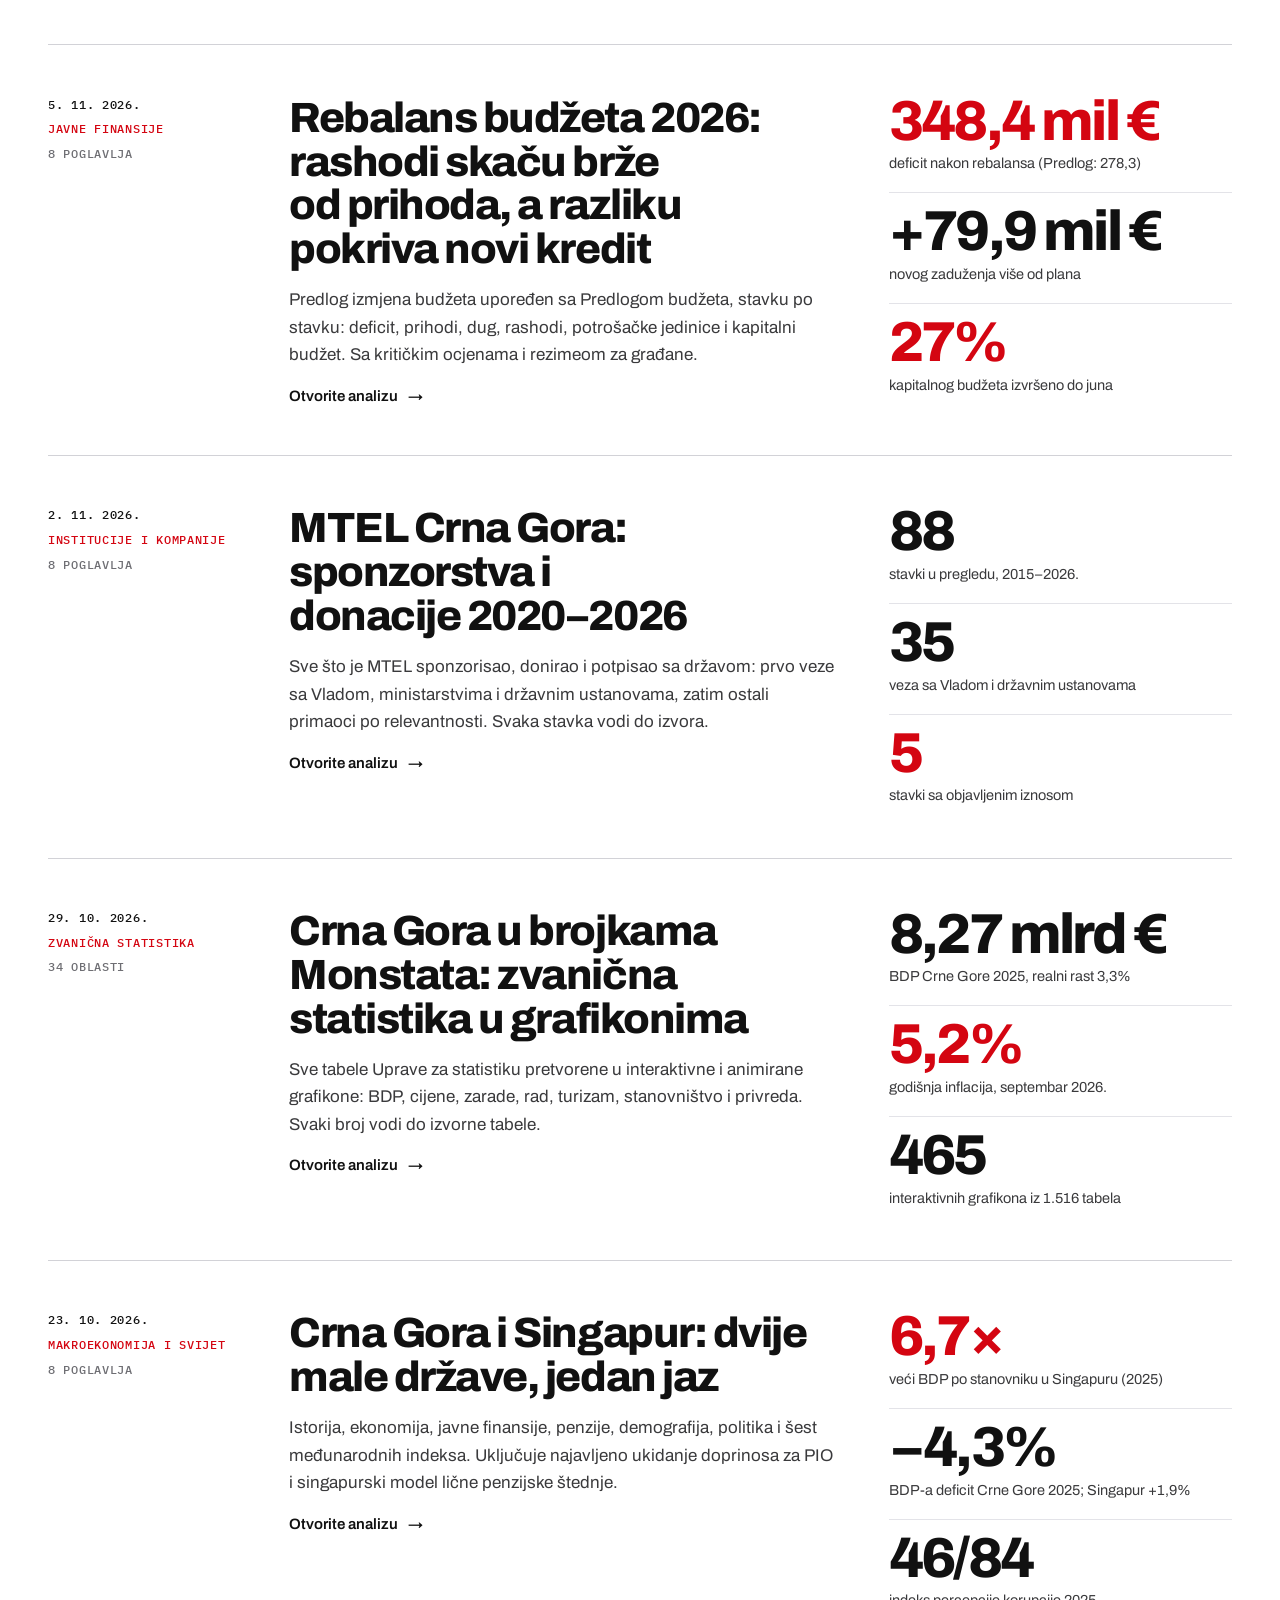
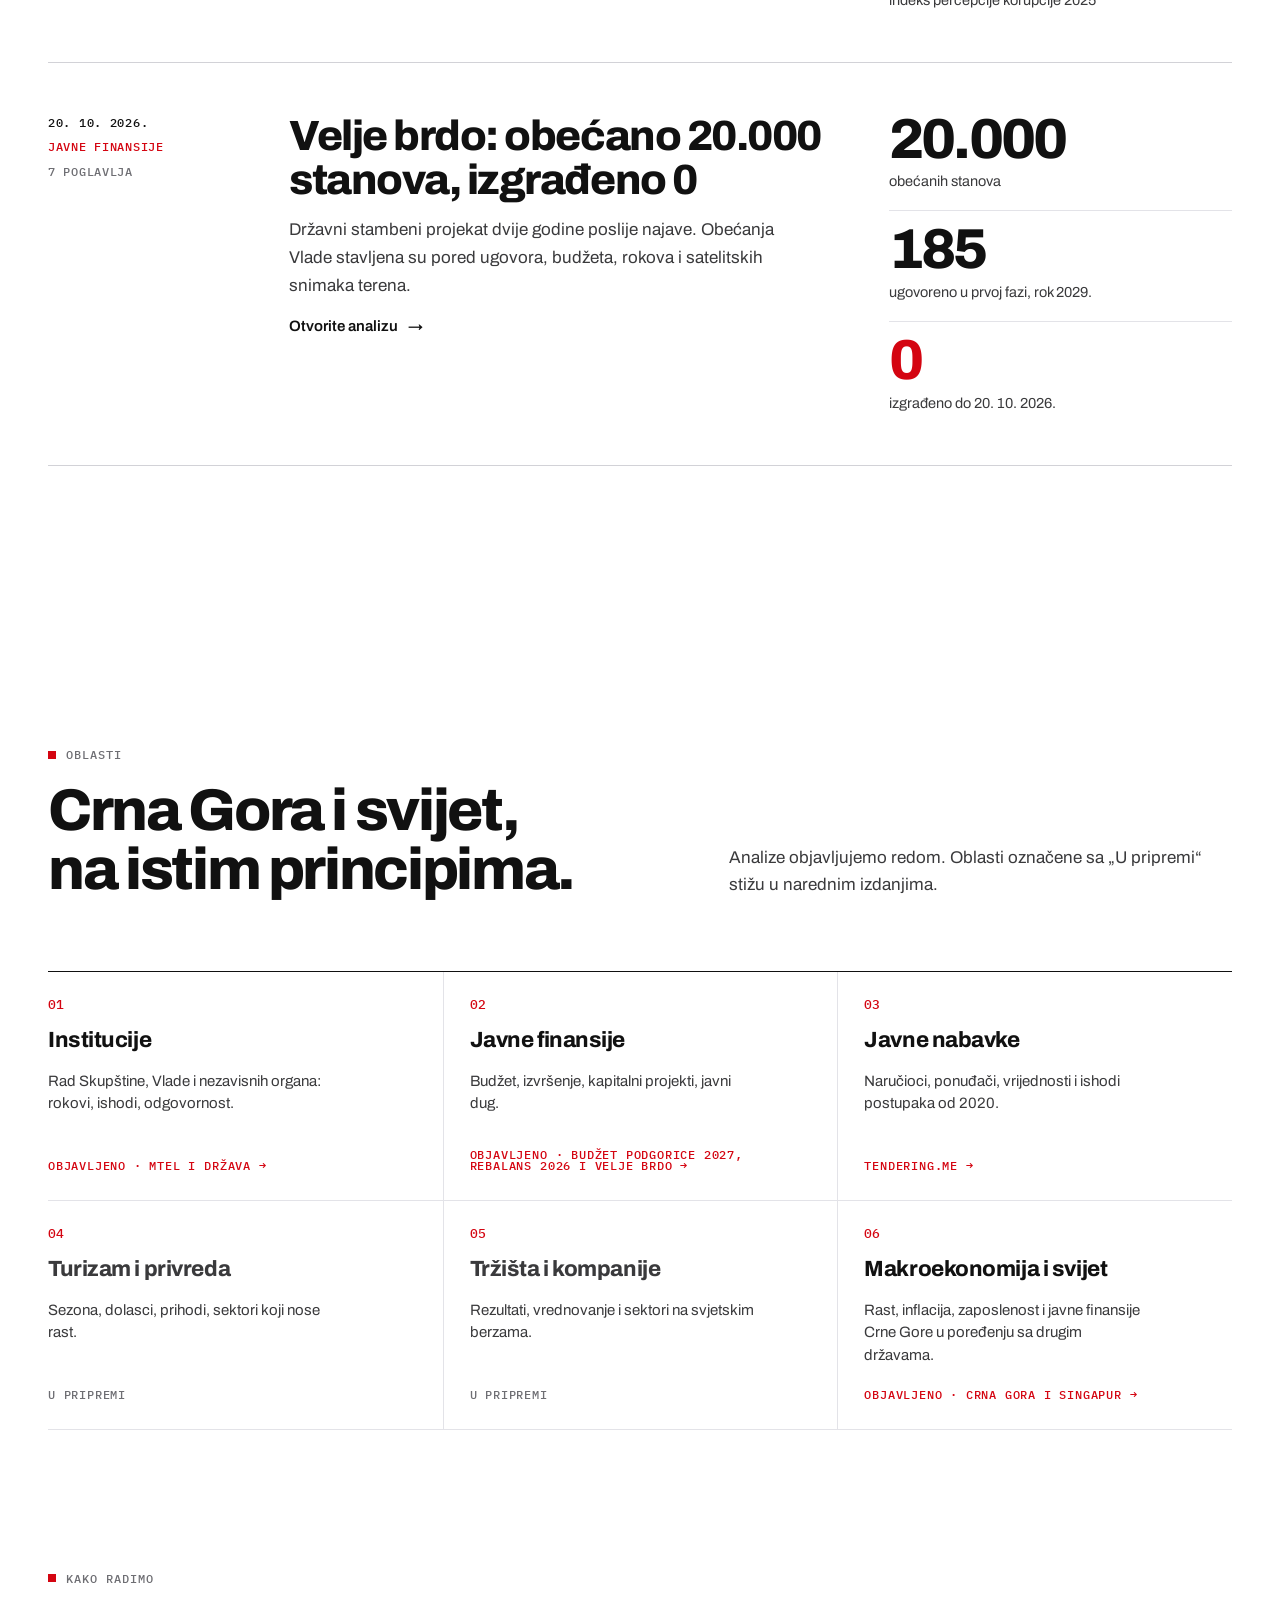
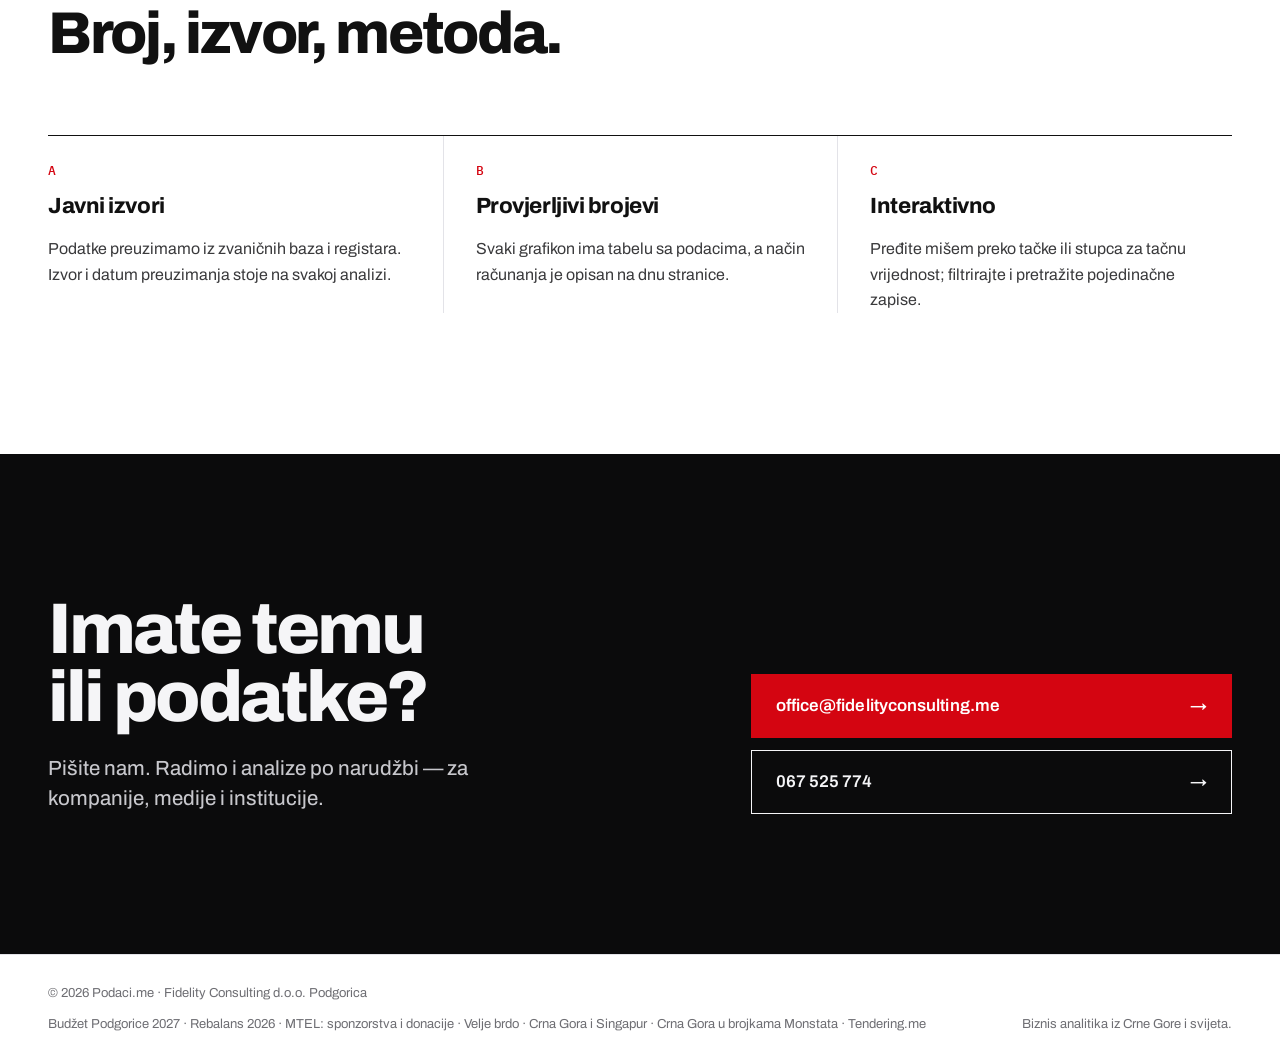
==== commit 8385e6f0: "Naslovna: uklonjen istaknuti blok kritike budžeta Podgorice 2027 Kritika ostaje na početku analize; " ====
--- a/index.html
+++ b/index.html
@@ -28,19 +28,6 @@
 <script>document.documentElement.className='js';window.__noJsT=setTimeout(function(){if(!window.P)document.documentElement.className='no-js'},4000)</script>
 <script defer src="/assets/podaci.js?v=2.1" onerror="document.documentElement.className='no-js'"></script>
 <style>
-/* ---------- istaknuta kritika ---------- */
-.feat{background:var(--night);color:#f5f5f7;padding-block:clamp(40px,6vw,80px)}
-.feat .wrap{display:block}
-.feat .eyebrow{color:#8e8e93}
-.feat__h{margin:14px 0 0;font-weight:800;font-size:clamp(32px,5.2vw,68px);line-height:1.02;letter-spacing:-.035em;text-wrap:balance;max-width:16ch}
-.feat__h span{color:#ff3b45}
-.feat__lead{margin:16px 0 0;font-size:clamp(16px,1.4vw,19px);line-height:1.55;color:#c7c7cc;max-width:64ch}
-.feat__list{list-style:none;margin:clamp(28px,4vw,44px) 0 0;padding:0;border-top:1px solid #f5f5f7;display:grid;grid-template-columns:repeat(auto-fit,minmax(min(100%,340px),1fr));column-gap:40px}
-.feat__list li{display:grid;grid-template-columns:36px minmax(0,1fr);gap:12px;padding:16px 0;border-bottom:1px solid #2c2c2e;font-size:17px;line-height:1.4;font-weight:600}
-.feat__list b{font:500 12px/1.9 var(--f-mono);color:#ff3b45}
-.feat__list small{display:block;margin-top:4px;font-weight:400;font-size:14.5px;color:#a1a1a6}
-.feat__list li:last-child:nth-child(3n+1){grid-column:1/-1}
-.feat__cta{display:flex;flex-wrap:wrap;gap:12px;margin-top:clamp(28px,4vw,40px)}
 /* ---------- hero ---------- */
 .hero{position:relative;min-height:calc(100svh - var(--nav-h));display:flex;flex-direction:column;padding-top:clamp(56px,12vh,140px)}
 .hero .wrap{flex:1;display:flex;flex-direction:column;width:100%}
@@ -156,24 +143,6 @@
 
 <main id="main">
 
-  <section class="feat tone-night" id="kriticki" aria-labelledby="feat-h">
-    <div class="wrap">
-      <p class="eyebrow">Najnovije · Javne finansije · Budžet Glavnog grada Podgorica 2027. · 12. 11. 2026.</p>
-      <h2 class="feat__h" id="feat-h">Budžet rasta <span>bez obrazloženja rasta.</span></h2>
-      <p class="feat__lead">Nacrt budžeta Podgorice za 2027. raste 19,1 mil. €. Prihodi su optimistični i oslonjeni na jedan porez, tekuća potrošnja raste brže od investicija, a investicije su van kontrole Skupštine. Javna rasprava traje do 25. novembra.</p>
-      <ol class="feat__list">
-        <li><b>01</b><span>Rast duguje jednom porezu koji Grad ne kontroliše.<small>Porez na dohodak +19,8 mil. €, više od cijelog rasta budžeta.</small></span></li>
-        <li><b>02</b><span>Novac ide u tekuću potrošnju, investicije su izlog.<small>Tekuća potrošnja +19 %, kapitalni izdaci +5,6 %.</small></span></li>
-        <li><b>03</b><span>Odbornici ne odlučuju o investicijama.<small>94,3 mil. € u pet zbirnih konta; preusmjeravanje bez ograničenja.</small></span></li>
-        <li><b>04</b><span>Plan je veći od mogućnosti izvršenja.<small>Neutrošeni novac raste sa 31,3 na 36,0 mil. €.</small></span></li>
-        <li><b>05</b><span>Stavke bez obrazloženja.<small>Putevi „i drugih opština” 10 mil. €, vidikovac sa ugostiteljstvom 1,34 mil. €.</small></span></li>
-        <li><b>06</b><span>Sporovi koštaju tri puta više od duga.<small>10 mil. € prema 3,3 mil. € otplate i kamata; dug možda prikazan kao donacija.</small></span></li>
-        <li><b>07</b><span>Dokument se ne slaže sam sa sobom.<small>Dvanaest nekonzistentnosti, od člana 1 bez iznosa do pogrešnog deficita.</small></span></li>
-      </ol>
-      <div class="feat__cta"><a class="btn btn--red" href="/analize/budzet-podgorice-2027/#kriticki">Pročitajte kritiku <span class="arr" aria-hidden="true">→</span></a><a class="btn" href="/analize/budzet-podgorice-2027/">Cijela analiza u osam poglavlja <span class="arr" aria-hidden="true">→</span></a></div>
-    </div>
-  </section>
-
   <section class="hero" id="top" aria-labelledby="hero-h">
     <div class="wrap">
       <p class="eyebrow live">Biznis analitika · Crna Gora i svijet</p>
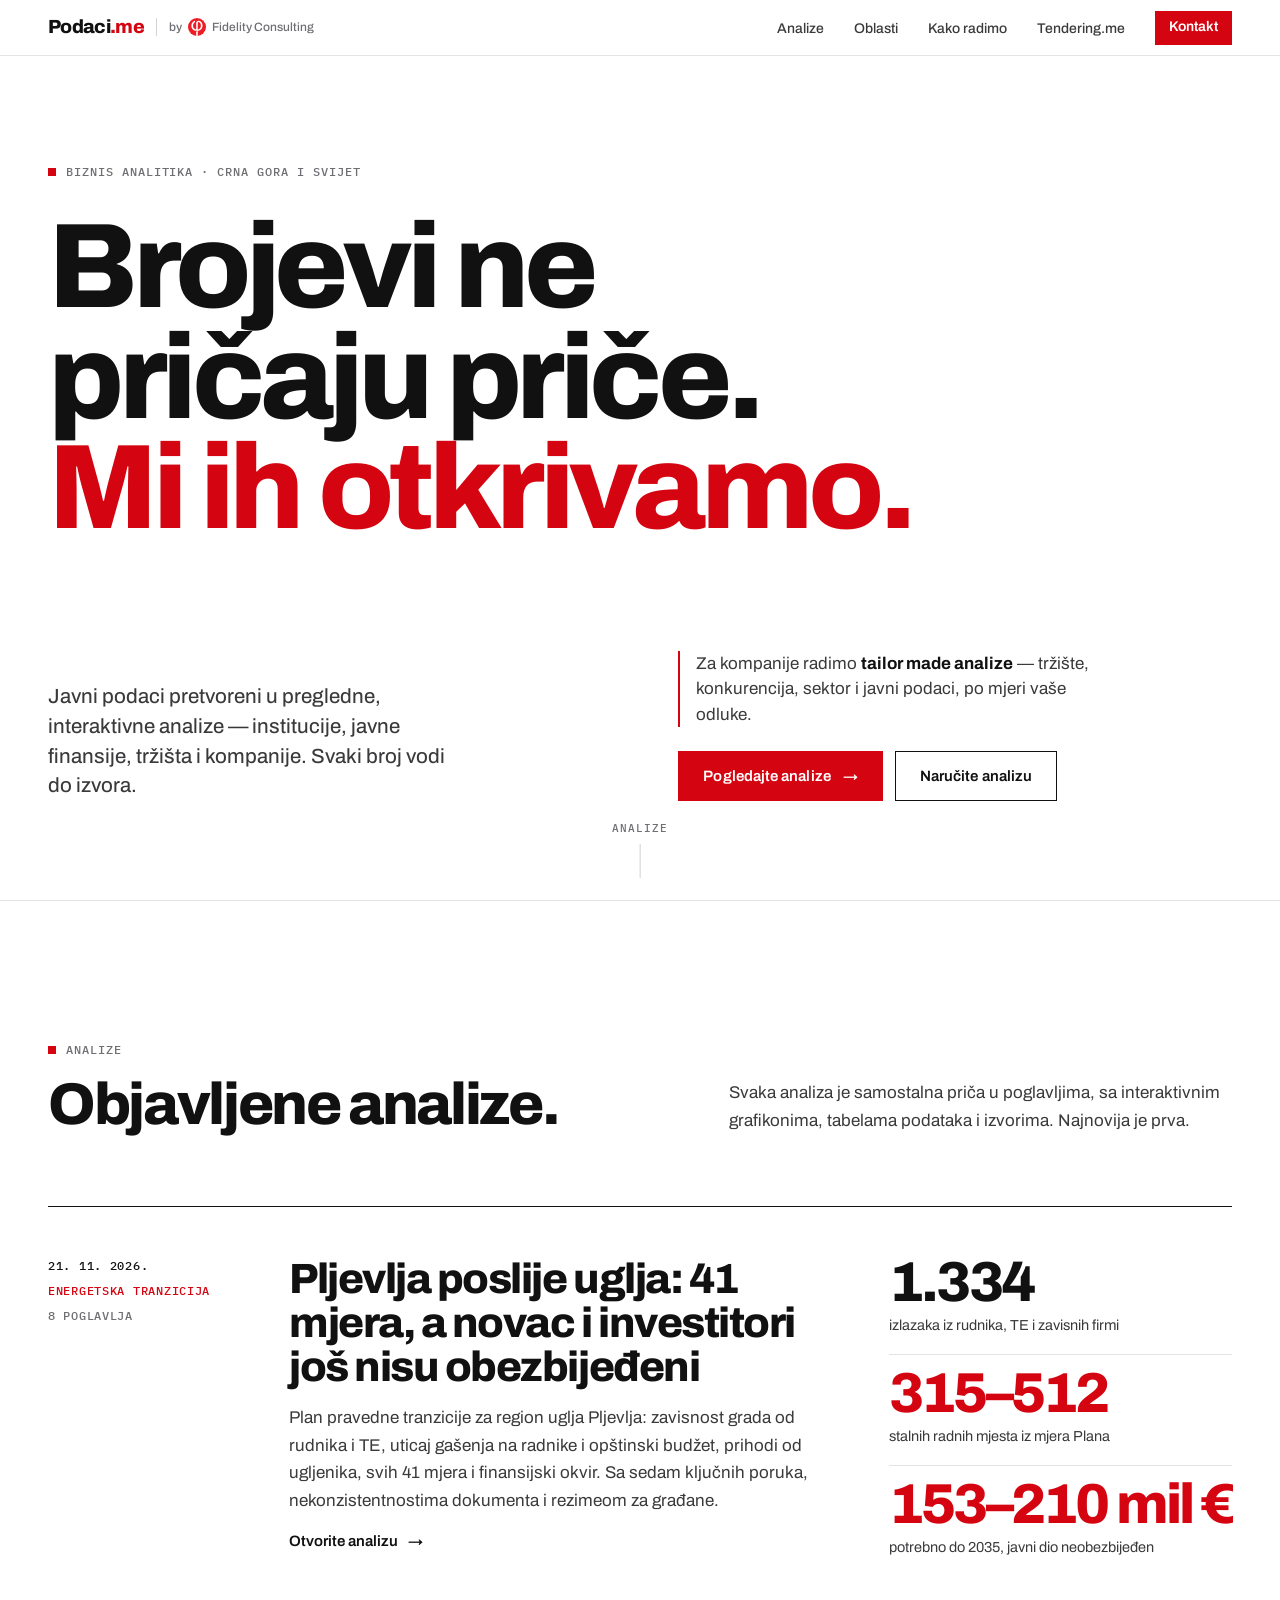
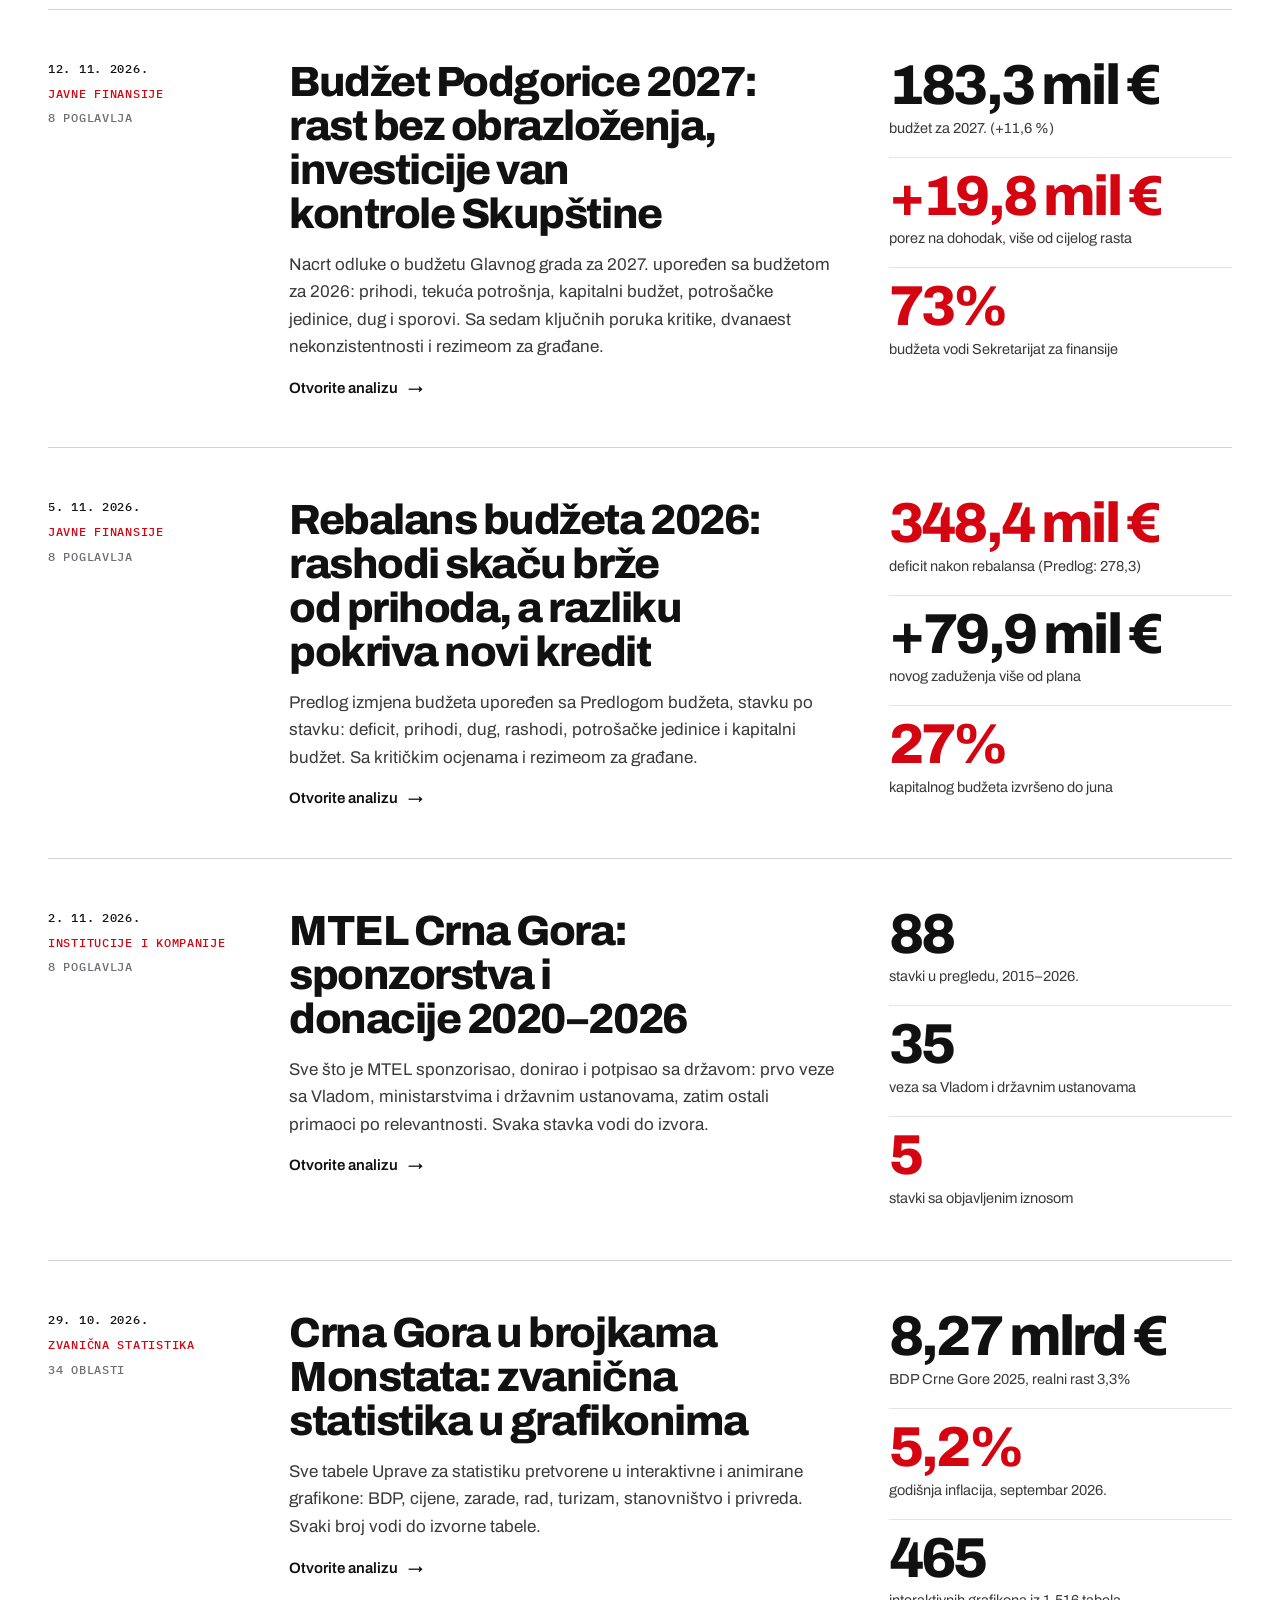
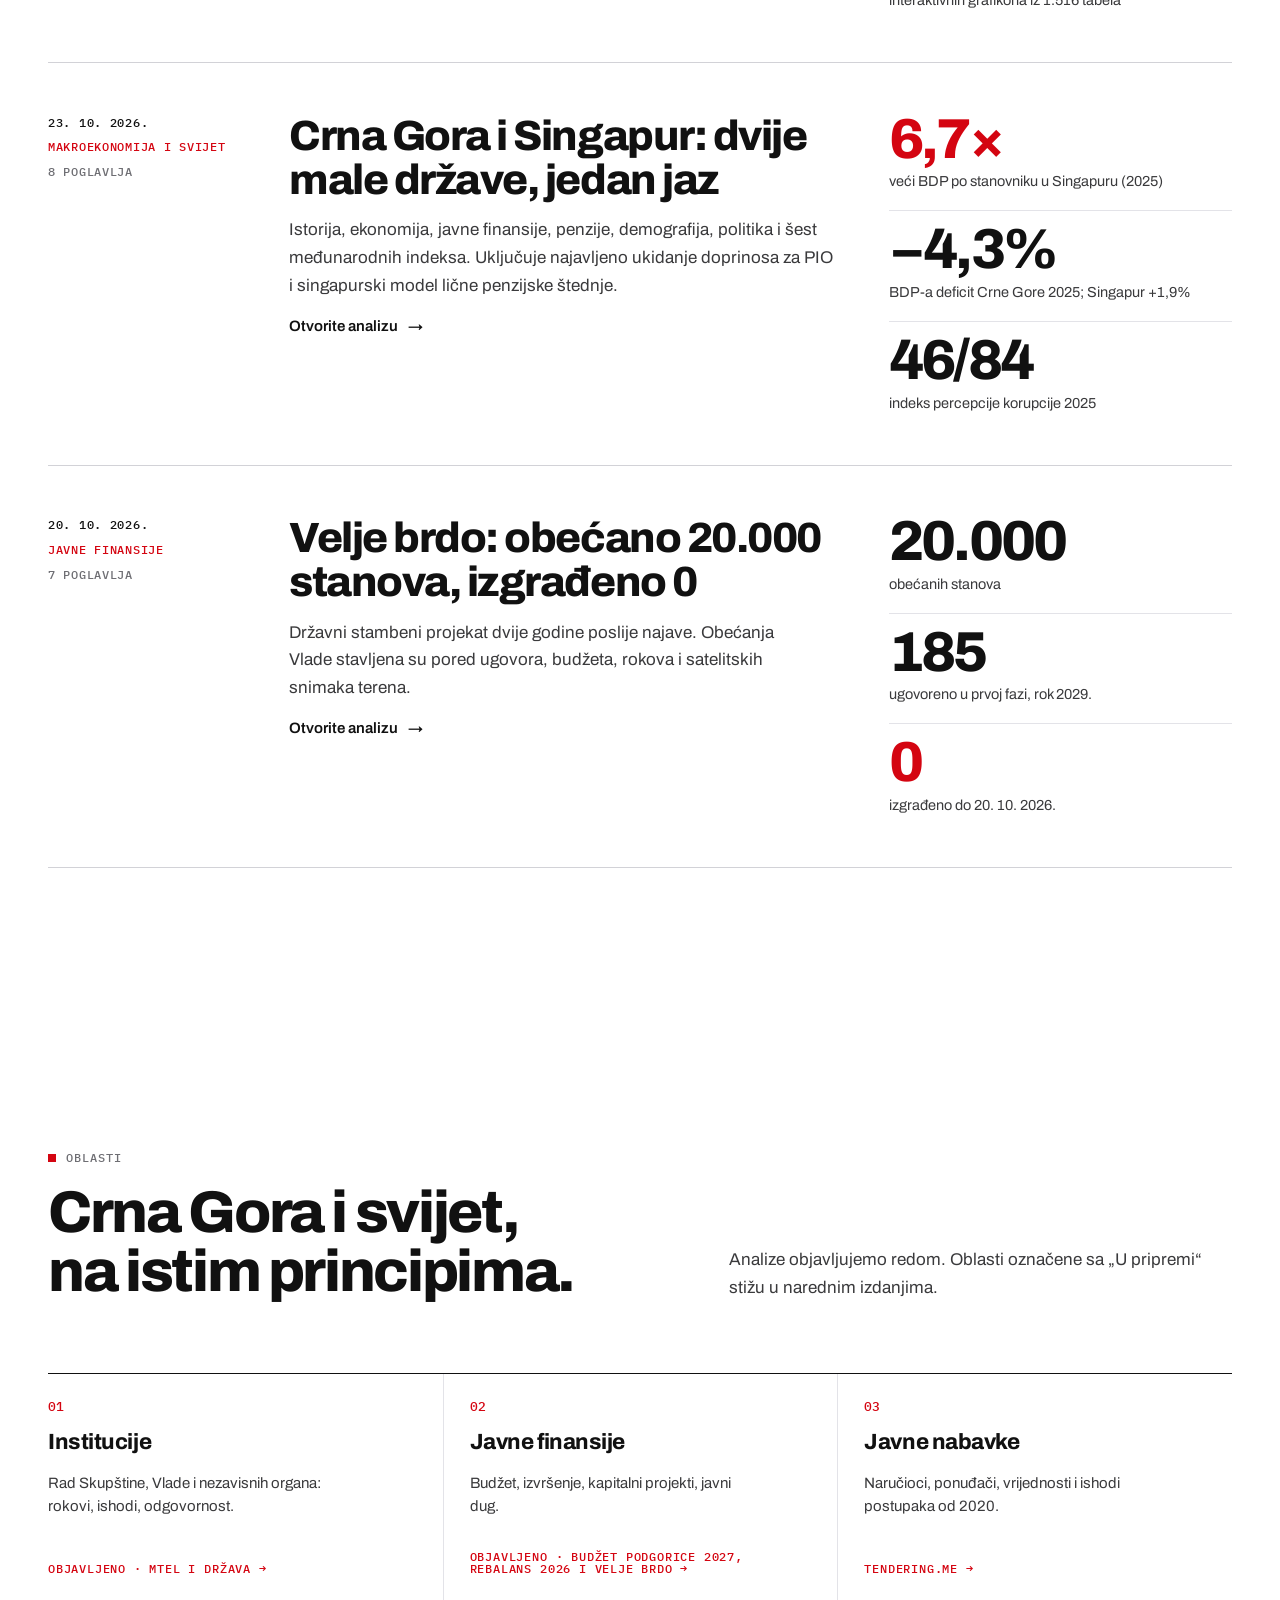
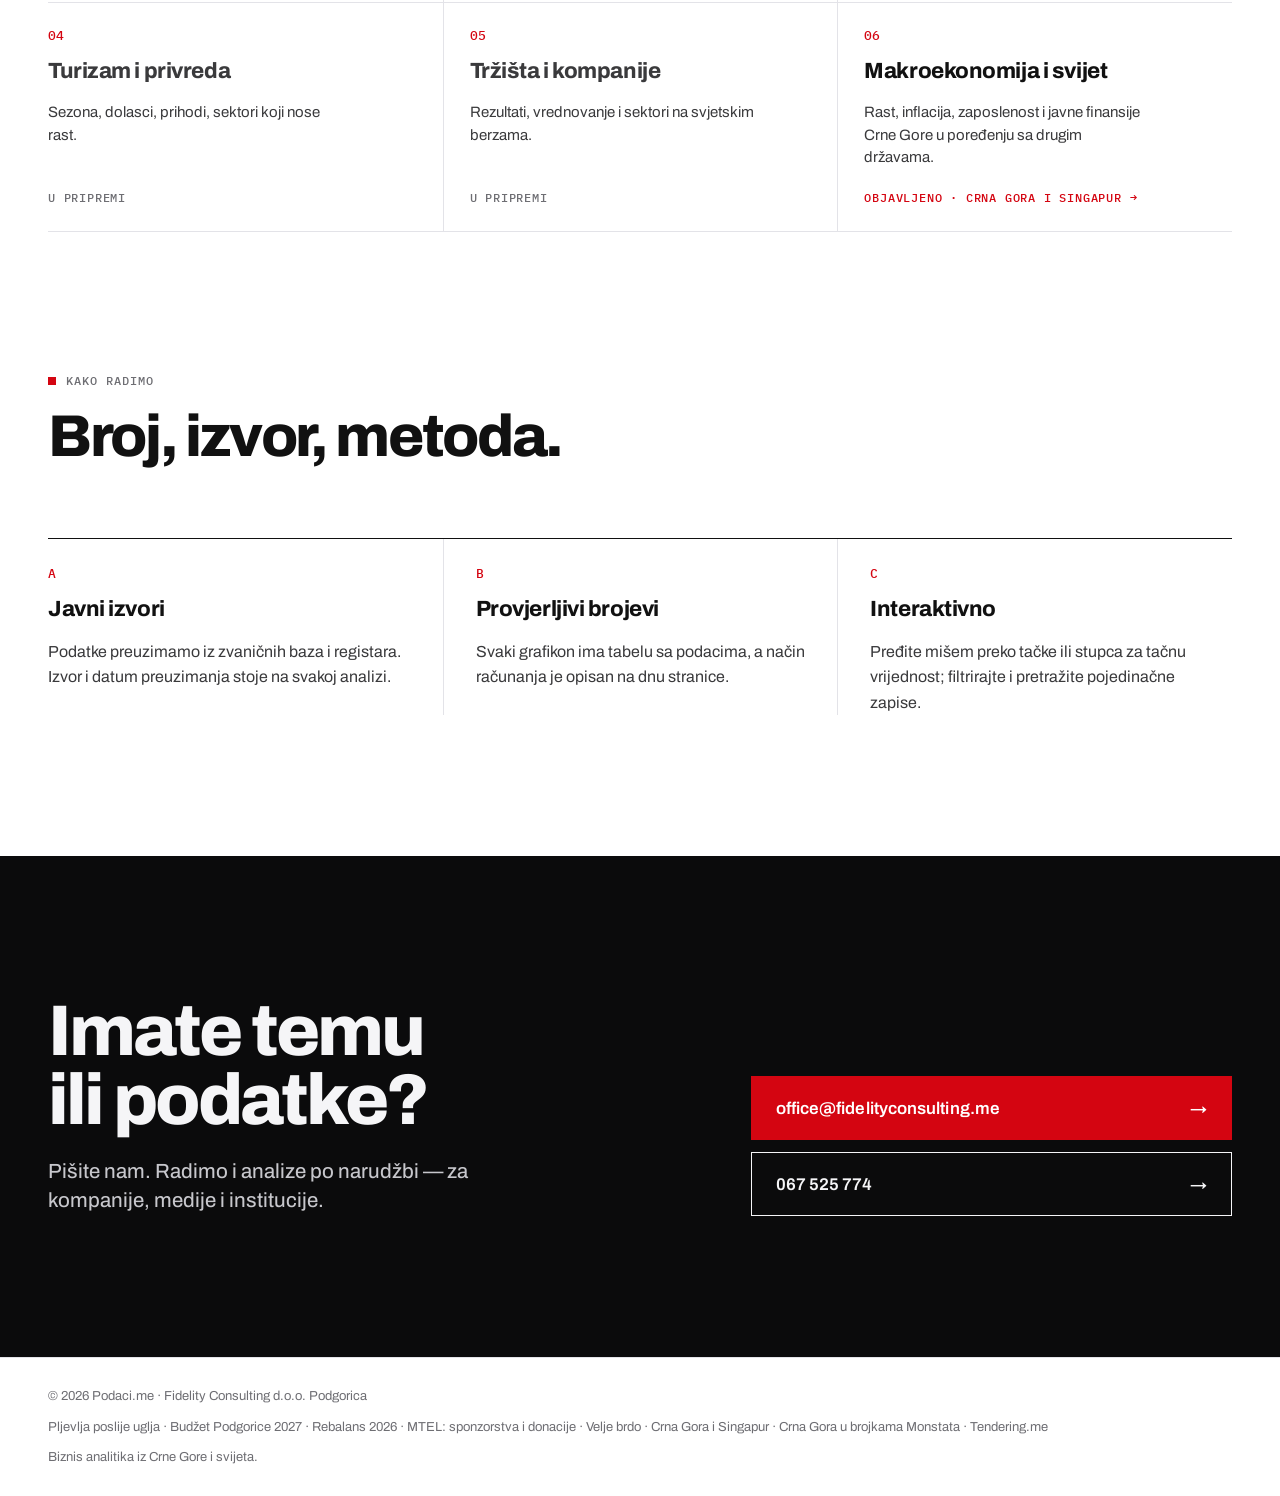
==== commit 378bcf29: "Nova analiza: Pljevlja poslije uglja (Plan pravedne tranzicije) Stranica /analize/pravedna-tranzicij" ====
--- a/index.html
+++ b/index.html
@@ -169,6 +169,21 @@
       </div>
       <ol class="alist">
         <li data-reveal>
+          <a class="an" href="/analize/pravedna-tranzicija-pljevlja/">
+            <p class="an__meta"><time datetime="2026-11-21">21. 11. 2026.</time><b>Energetska tranzicija</b><span>8 poglavlja</span></p>
+            <div class="an__body">
+              <h3>Pljevlja poslije uglja: 41 mjera, a novac i investitori još nisu obezbijeđeni</h3>
+              <p class="dek">Plan pravedne tranzicije za region uglja Pljevlja: zavisnost grada od rudnika i TE, uticaj gašenja na radnike i opštinski budžet, prihodi od ugljenika, svih 41 mjera i finansijski okvir. Sa sedam ključnih poruka, nekonzistentnostima dokumenta i rezimeom za građane.</p>
+              <span class="an__go">Otvorite analizu <span class="arr" aria-hidden="true">→</span></span>
+            </div>
+            <div class="an__nums">
+              <div><p class="an__v">1.334</p><span>izlazaka iz rudnika, TE i zavisnih firmi</span></div>
+              <div><p class="an__v red">315–512</p><span>stalnih radnih mjesta iz mjera Plana</span></div>
+              <div><p class="an__v red">153–210 mil €</p><span>potrebno do 2035, javni dio neobezbijeđen</span></div>
+            </div>
+          </a>
+        </li>
+        <li data-reveal>
           <a class="an" href="/analize/budzet-podgorice-2027/">
             <p class="an__meta"><time datetime="2026-11-12">12. 11. 2026.</time><b>Javne finansije</b><span>8 poglavlja</span></p>
             <div class="an__body">
@@ -307,7 +322,7 @@
 <footer class="gf">
   <div class="wrap">
     <span>© 2026 Podaci.me · Fidelity Consulting d.o.o. Podgorica</span>
-    <span><a href="/analize/budzet-podgorice-2027/">Budžet Podgorice 2027</a> · <a href="/analize/rebalans-budzeta-2026/">Rebalans 2026</a> · <a href="/analize/mtel-sponzorstva/">MTEL: sponzorstva i donacije</a> · <a href="/analize/velje-brdo/">Velje brdo</a> · <a href="/analize/crna-gora-singapur/">Crna Gora i Singapur</a> · <a href="/analize/crna-gora-u-brojkama-monstata/">Crna Gora u brojkama Monstata</a> · <a href="https://www.tendering.me/">Tendering.me</a></span>
+    <span><a href="/analize/pravedna-tranzicija-pljevlja/">Pljevlja poslije uglja</a> · <a href="/analize/budzet-podgorice-2027/">Budžet Podgorice 2027</a> · <a href="/analize/rebalans-budzeta-2026/">Rebalans 2026</a> · <a href="/analize/mtel-sponzorstva/">MTEL: sponzorstva i donacije</a> · <a href="/analize/velje-brdo/">Velje brdo</a> · <a href="/analize/crna-gora-singapur/">Crna Gora i Singapur</a> · <a href="/analize/crna-gora-u-brojkama-monstata/">Crna Gora u brojkama Monstata</a> · <a href="https://www.tendering.me/">Tendering.me</a></span>
     <span>Biznis analitika iz Crne Gore i svijeta.</span>
   </div>
 </footer>
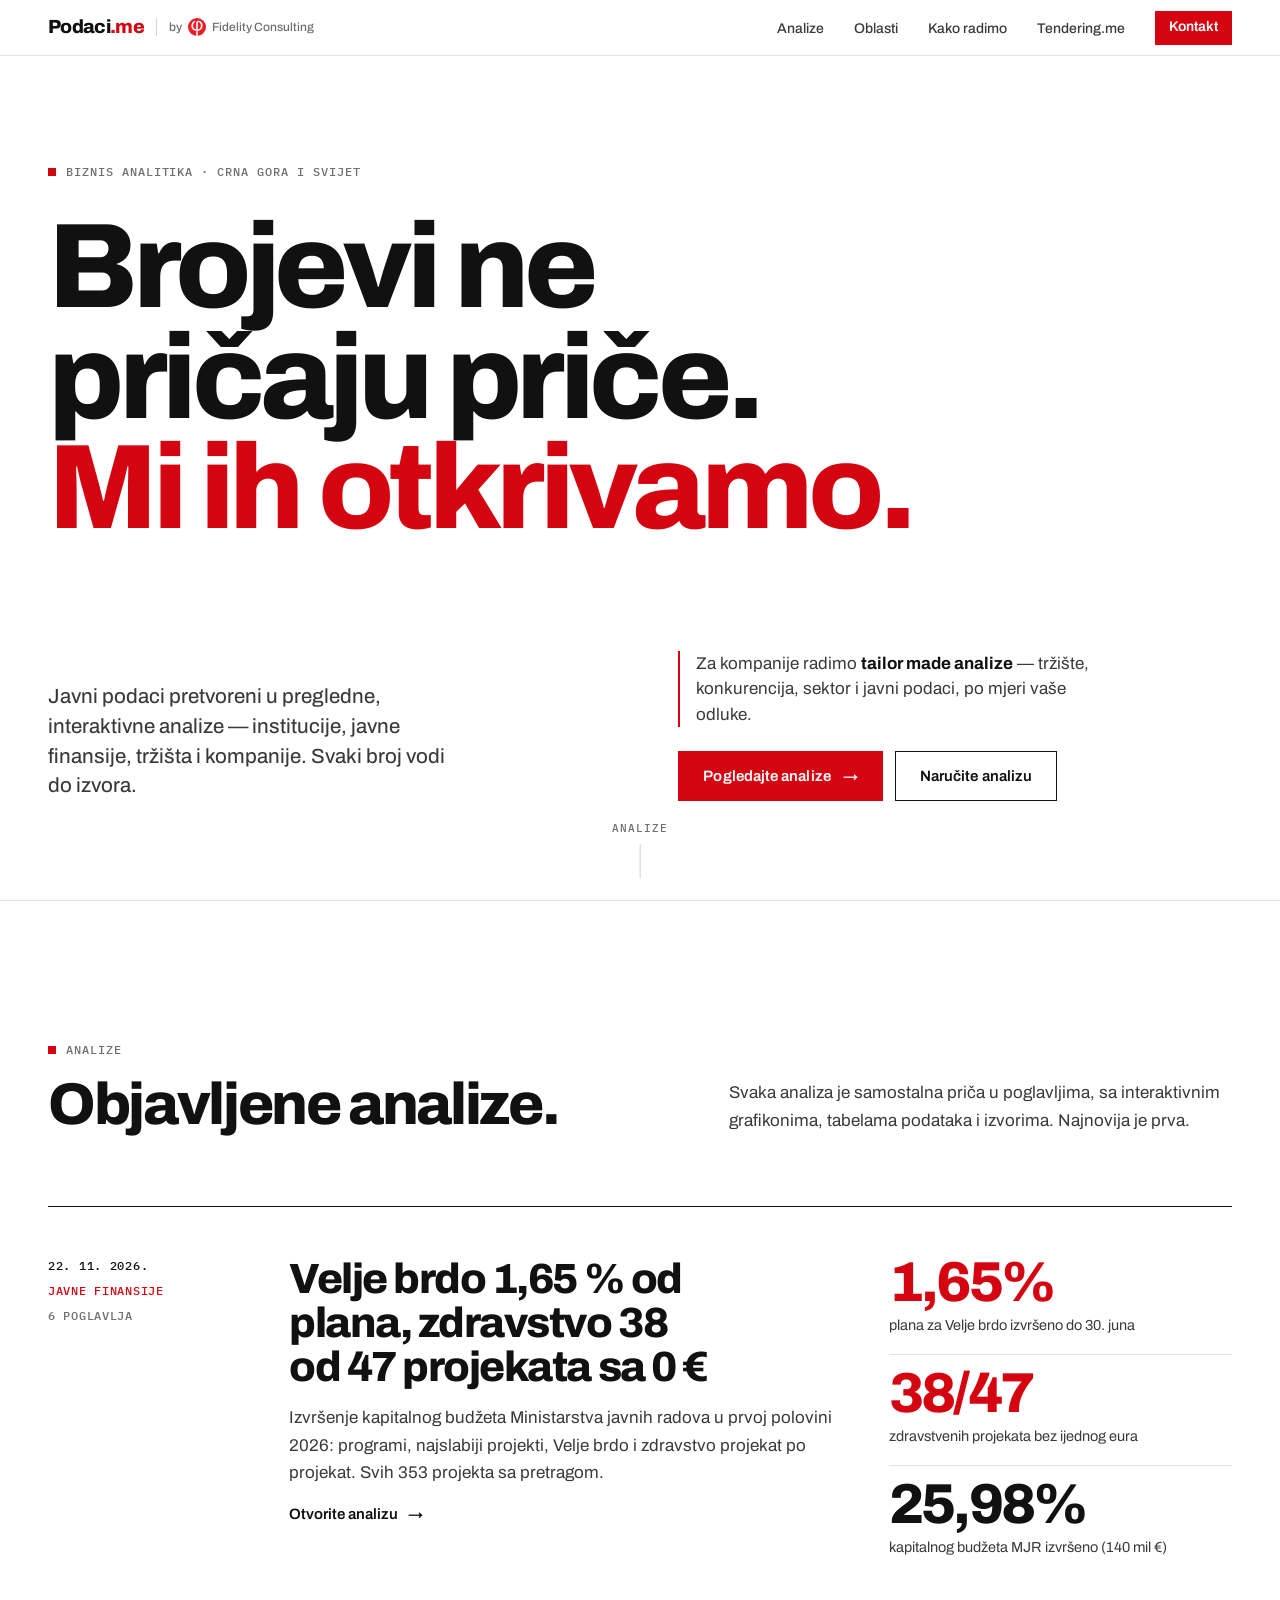
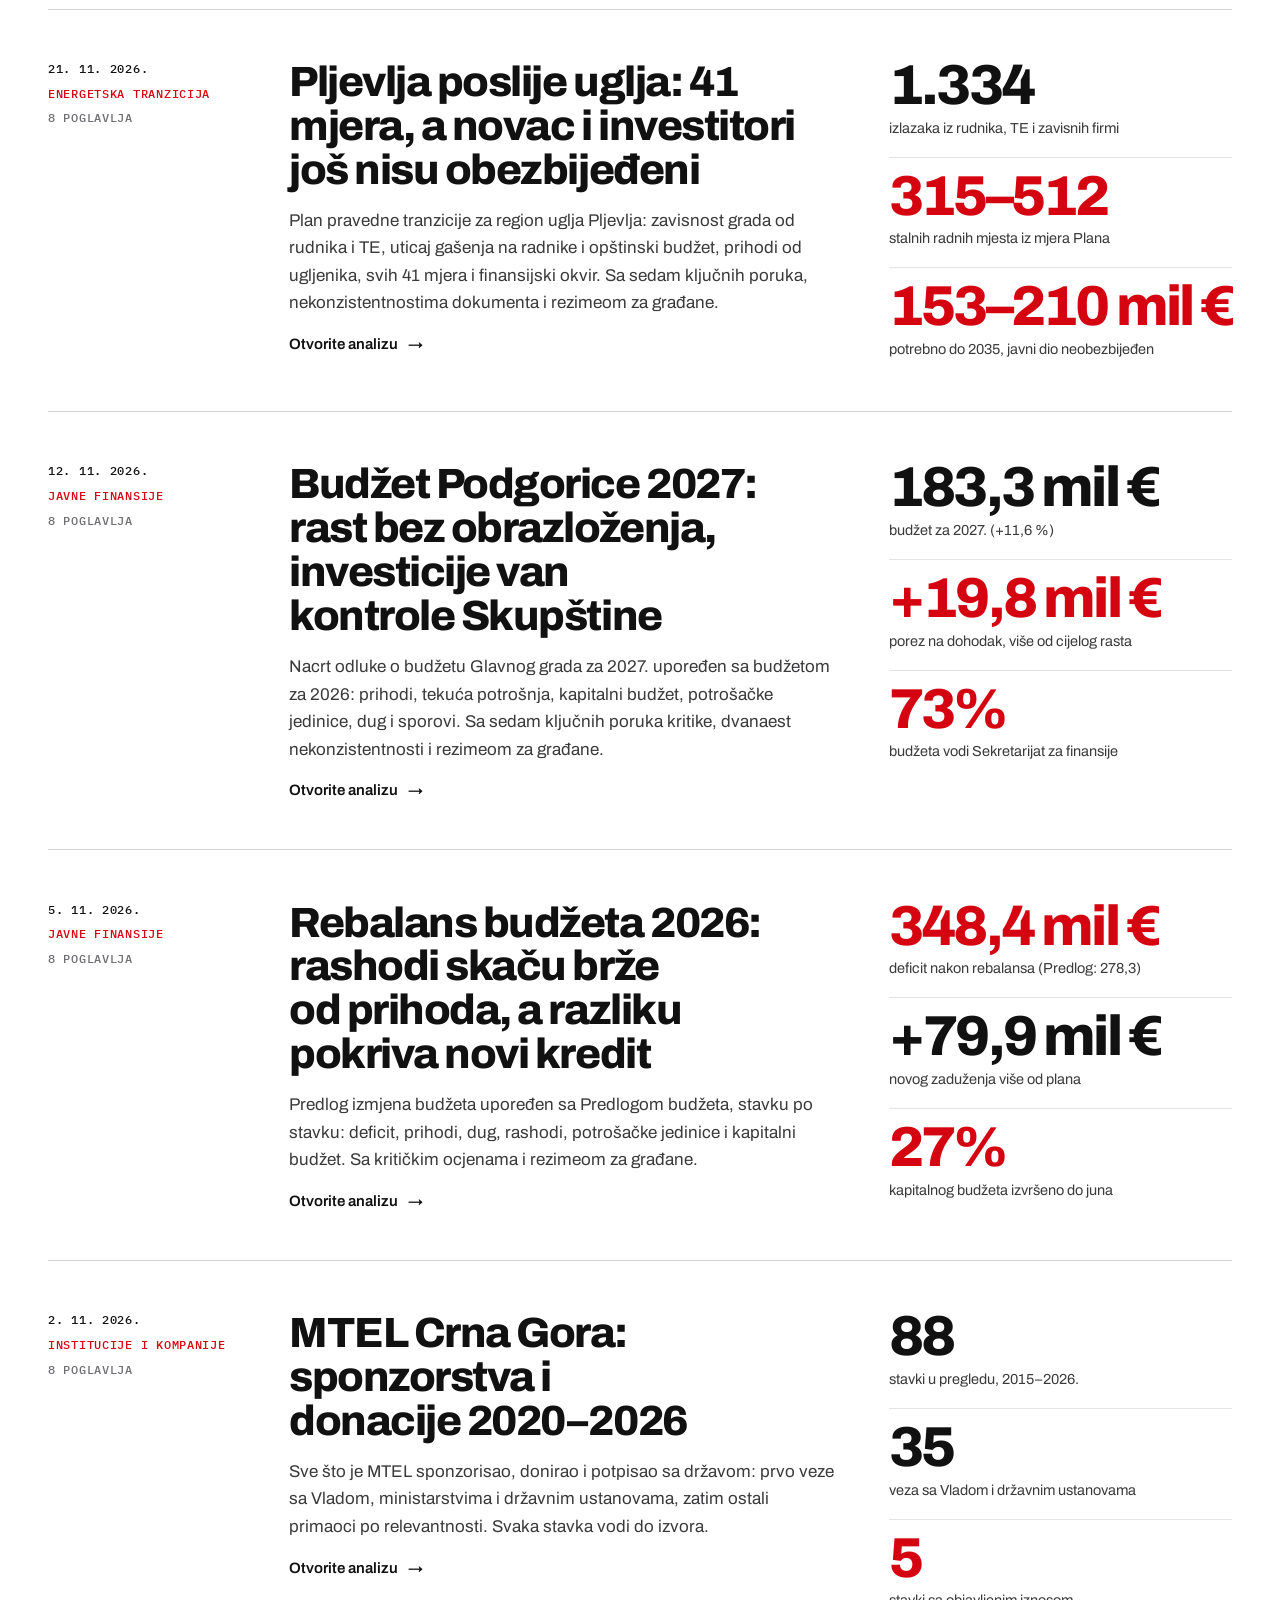
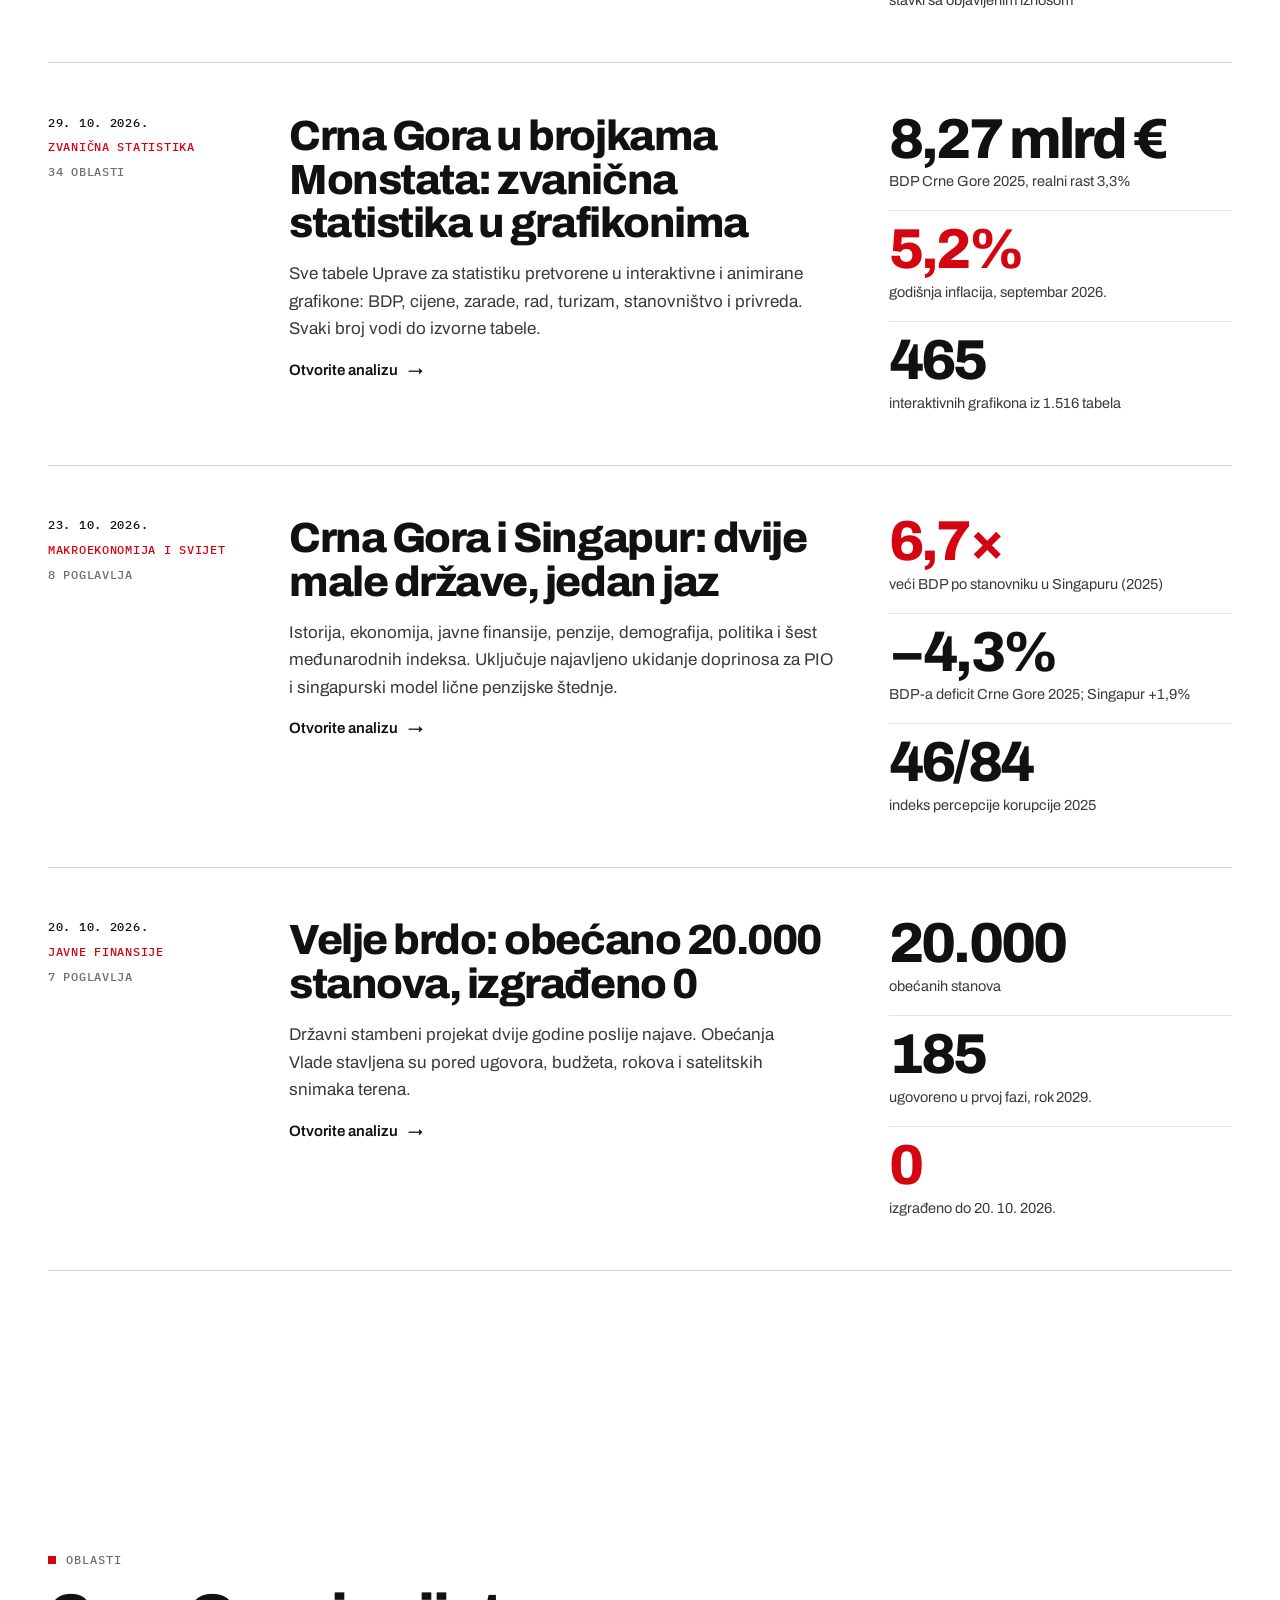
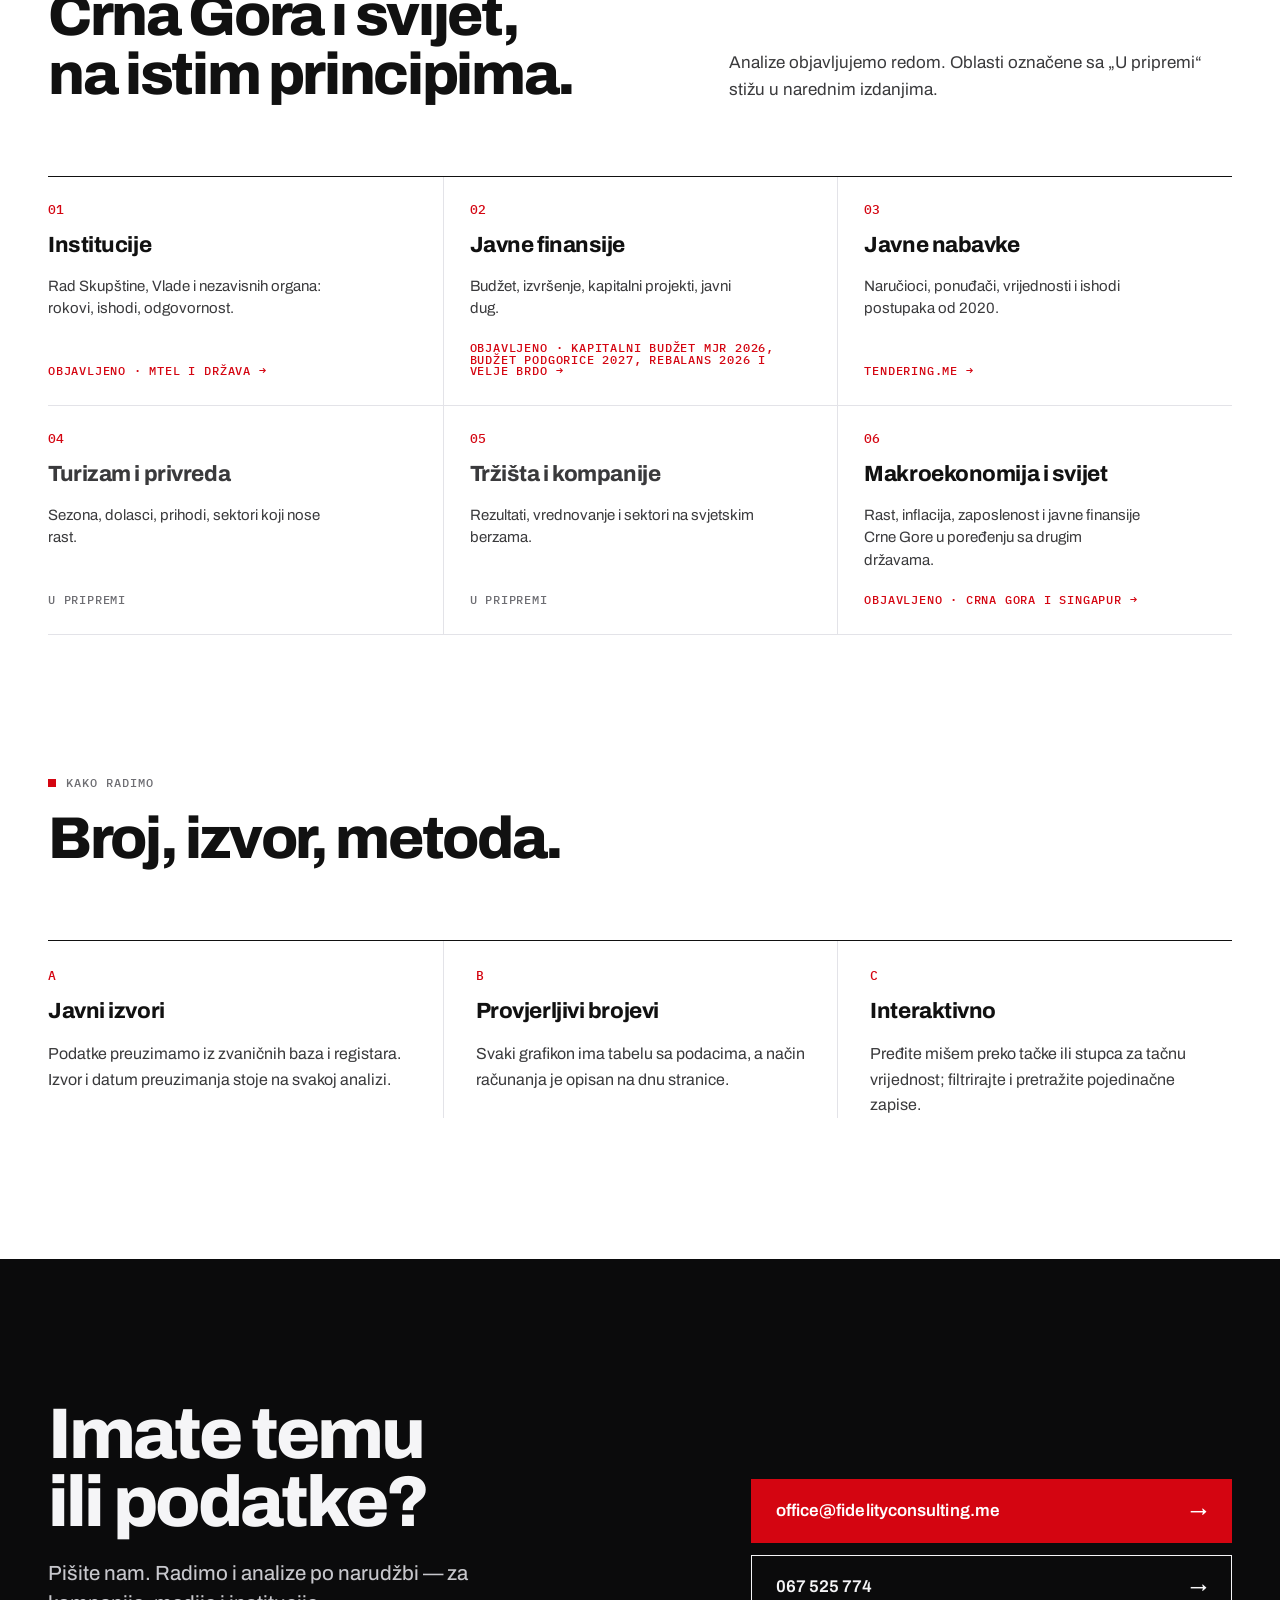
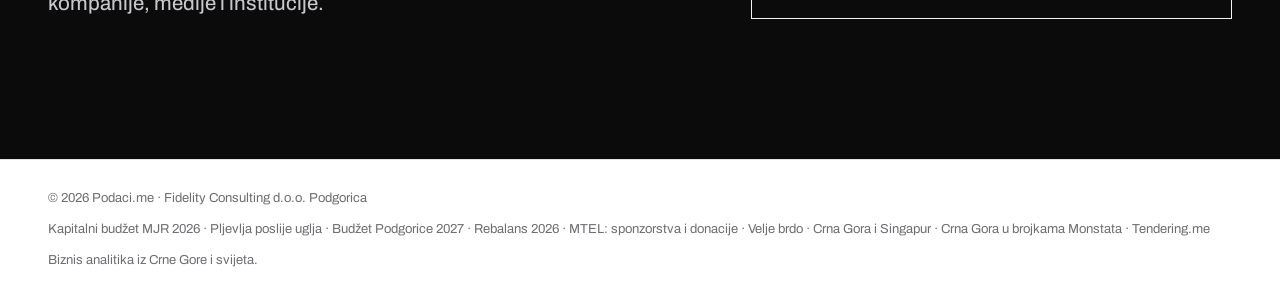
==== commit 6bb4876f: "Početna i sitemap: kapitalni budžet MJR 2026" ====
--- a/index.html
+++ b/index.html
@@ -169,6 +169,21 @@
       </div>
       <ol class="alist">
         <li data-reveal>
+          <a class="an" href="/analize/kapitalni-budzet-mjr-2026/">
+            <p class="an__meta"><time datetime="2026-11-22">22. 11. 2026.</time><b>Javne finansije</b><span>6 poglavlja</span></p>
+            <div class="an__body">
+              <h3>Velje brdo 1,65&nbsp;% od plana, zdravstvo 38 od 47 projekata sa 0&nbsp;€</h3>
+              <p class="dek">Izvršenje kapitalnog budžeta Ministarstva javnih radova u prvoj polovini 2026: programi, najslabiji projekti, Velje brdo i zdravstvo projekat po projekat. Svih 353 projekta sa pretragom.</p>
+              <span class="an__go">Otvorite analizu <span class="arr" aria-hidden="true">→</span></span>
+            </div>
+            <div class="an__nums">
+              <div><p class="an__v red">1,65%</p><span>plana za Velje brdo izvršeno do 30. juna</span></div>
+              <div><p class="an__v red">38/47</p><span>zdravstvenih projekata bez ijednog eura</span></div>
+              <div><p class="an__v">25,98%</p><span>kapitalnog budžeta MJR izvršeno (140 mil €)</span></div>
+            </div>
+          </a>
+        </li>
+        <li data-reveal>
           <a class="an" href="/analize/pravedna-tranzicija-pljevlja/">
             <p class="an__meta"><time datetime="2026-11-21">21. 11. 2026.</time><b>Energetska tranzicija</b><span>8 poglavlja</span></p>
             <div class="an__body">
@@ -285,7 +300,7 @@
       </div>
       <ol class="areas">
         <li data-reveal><a class="area" href="/analize/mtel-sponzorstva/"><span class="area__n">01</span><h3>Institucije</h3><p>Rad Skupštine, Vlade i nezavisnih organa: rokovi, ishodi, odgovornost.</p><span class="area__s">Objavljeno · MTEL i država <span class="arr" aria-hidden="true">→</span></span></a></li>
-        <li data-reveal style="--d:60ms"><a class="area" href="/analize/budzet-podgorice-2027/"><span class="area__n">02</span><h3>Javne finansije</h3><p>Budžet, izvršenje, kapitalni projekti, javni dug.</p><span class="area__s">Objavljeno · Budžet Podgorice 2027, Rebalans 2026 i Velje brdo <span class="arr" aria-hidden="true">→</span></span></a></li>
+        <li data-reveal style="--d:60ms"><a class="area" href="/analize/kapitalni-budzet-mjr-2026/"><span class="area__n">02</span><h3>Javne finansije</h3><p>Budžet, izvršenje, kapitalni projekti, javni dug.</p><span class="area__s">Objavljeno · Kapitalni budžet MJR 2026, Budžet Podgorice 2027, Rebalans 2026 i Velje brdo <span class="arr" aria-hidden="true">→</span></span></a></li>
         <li data-reveal style="--d:120ms"><a class="area" href="https://www.tendering.me/"><span class="area__n">03</span><h3>Javne nabavke</h3><p>Naručioci, ponuđači, vrijednosti i ishodi postupaka od 2020.</p><span class="area__s">Tendering.me <span class="arr" aria-hidden="true">→</span></span></a></li>
         <li data-reveal><div class="area is-soon"><span class="area__n">04</span><h3>Turizam i privreda</h3><p>Sezona, dolasci, prihodi, sektori koji nose rast.</p><span class="area__s">U pripremi</span></div></li>
         <li data-reveal style="--d:60ms"><div class="area is-soon"><span class="area__n">05</span><h3>Tržišta i kompanije</h3><p>Rezultati, vrednovanje i sektori na svjetskim berzama.</p><span class="area__s">U pripremi</span></div></li>
@@ -322,7 +337,7 @@
 <footer class="gf">
   <div class="wrap">
     <span>© 2026 Podaci.me · Fidelity Consulting d.o.o. Podgorica</span>
-    <span><a href="/analize/pravedna-tranzicija-pljevlja/">Pljevlja poslije uglja</a> · <a href="/analize/budzet-podgorice-2027/">Budžet Podgorice 2027</a> · <a href="/analize/rebalans-budzeta-2026/">Rebalans 2026</a> · <a href="/analize/mtel-sponzorstva/">MTEL: sponzorstva i donacije</a> · <a href="/analize/velje-brdo/">Velje brdo</a> · <a href="/analize/crna-gora-singapur/">Crna Gora i Singapur</a> · <a href="/analize/crna-gora-u-brojkama-monstata/">Crna Gora u brojkama Monstata</a> · <a href="https://www.tendering.me/">Tendering.me</a></span>
+    <span><a href="/analize/kapitalni-budzet-mjr-2026/">Kapitalni budžet MJR 2026</a> · <a href="/analize/pravedna-tranzicija-pljevlja/">Pljevlja poslije uglja</a> · <a href="/analize/budzet-podgorice-2027/">Budžet Podgorice 2027</a> · <a href="/analize/rebalans-budzeta-2026/">Rebalans 2026</a> · <a href="/analize/mtel-sponzorstva/">MTEL: sponzorstva i donacije</a> · <a href="/analize/velje-brdo/">Velje brdo</a> · <a href="/analize/crna-gora-singapur/">Crna Gora i Singapur</a> · <a href="/analize/crna-gora-u-brojkama-monstata/">Crna Gora u brojkama Monstata</a> · <a href="https://www.tendering.me/">Tendering.me</a></span>
     <span>Biznis analitika iz Crne Gore i svijeta.</span>
   </div>
 </footer>
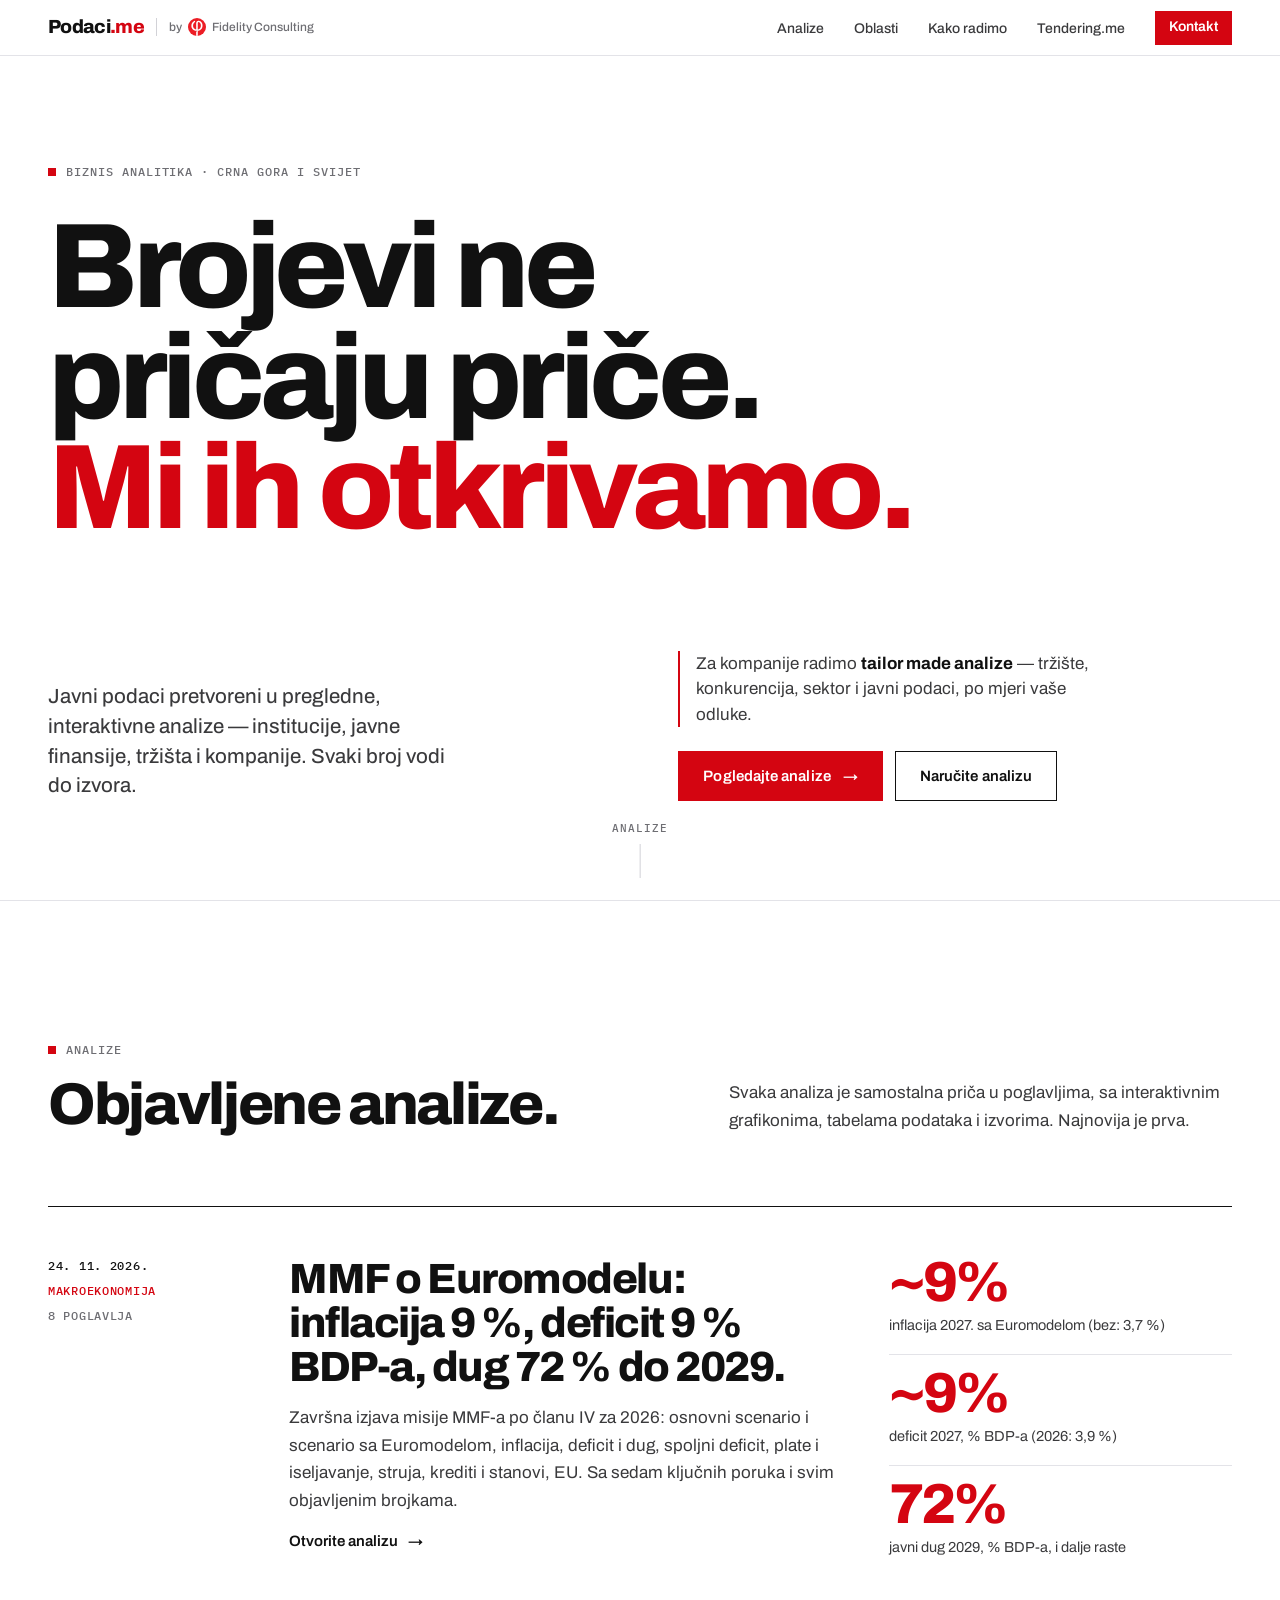
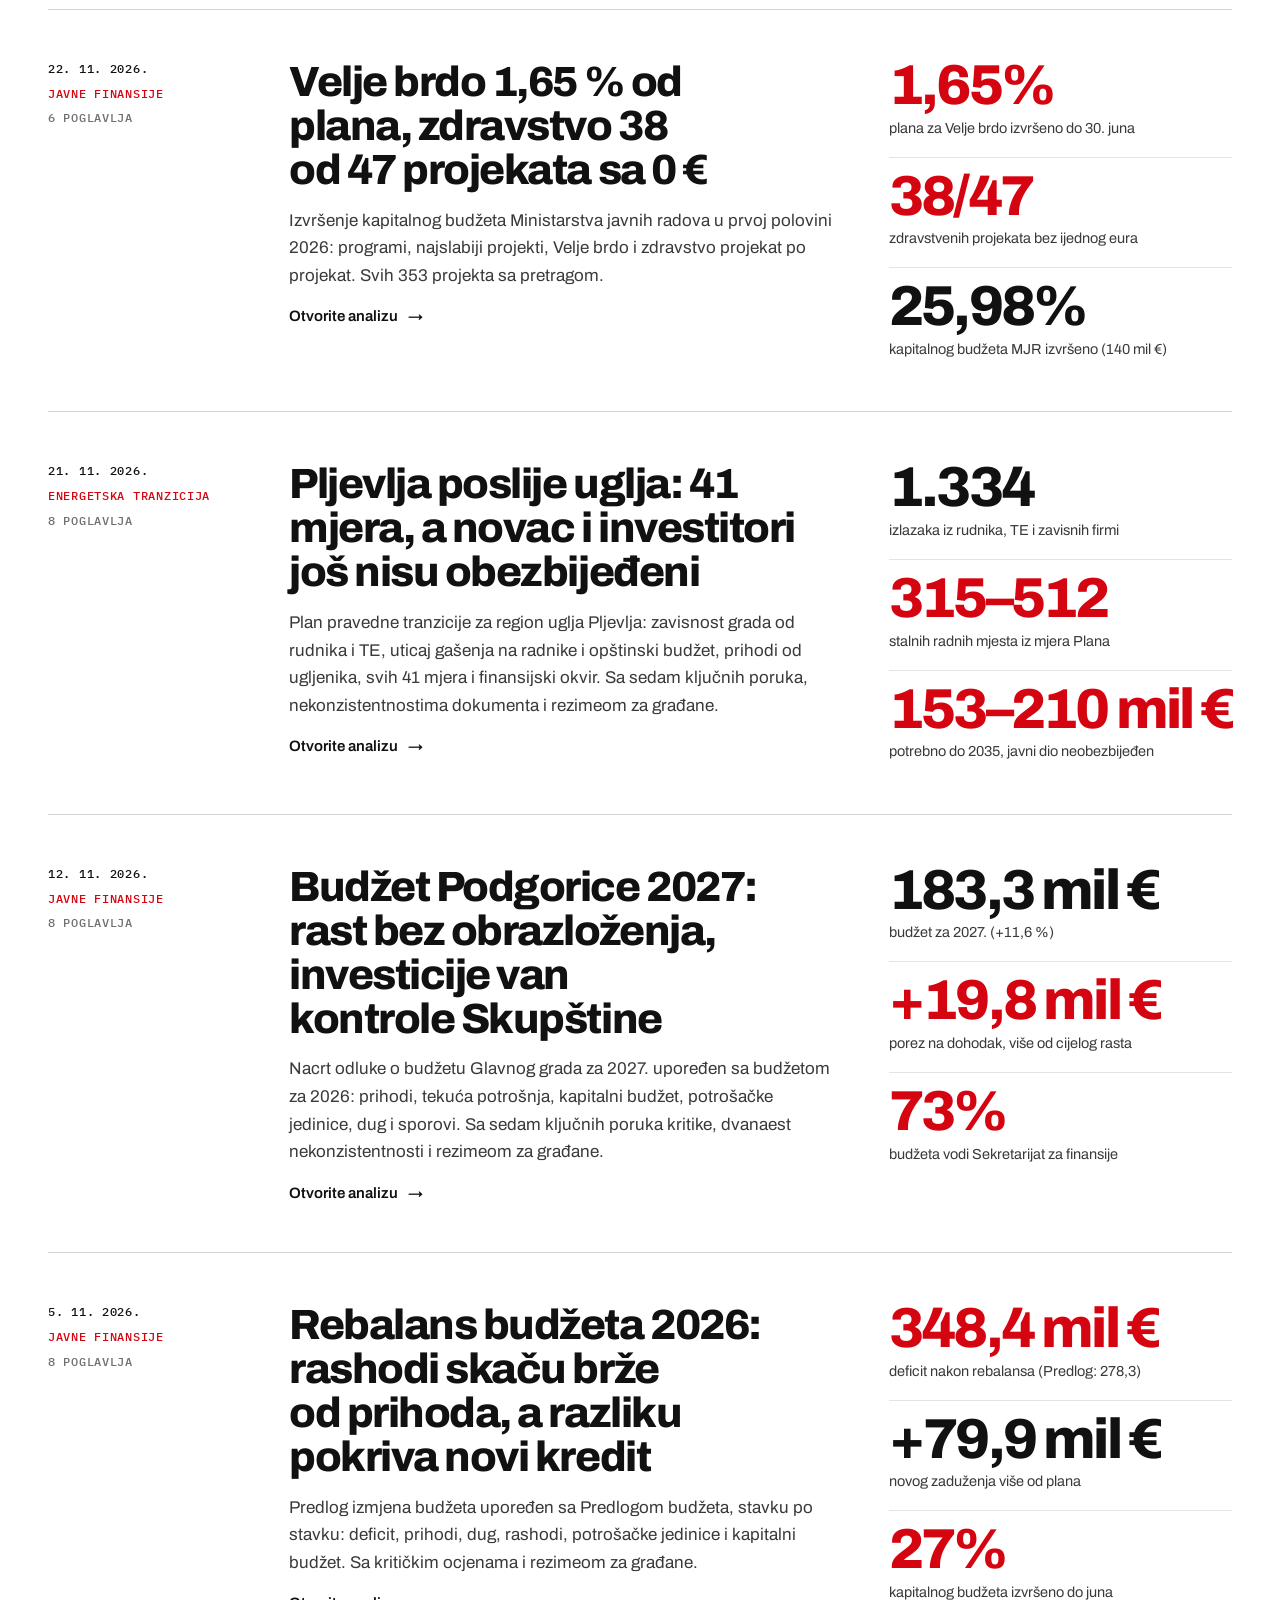
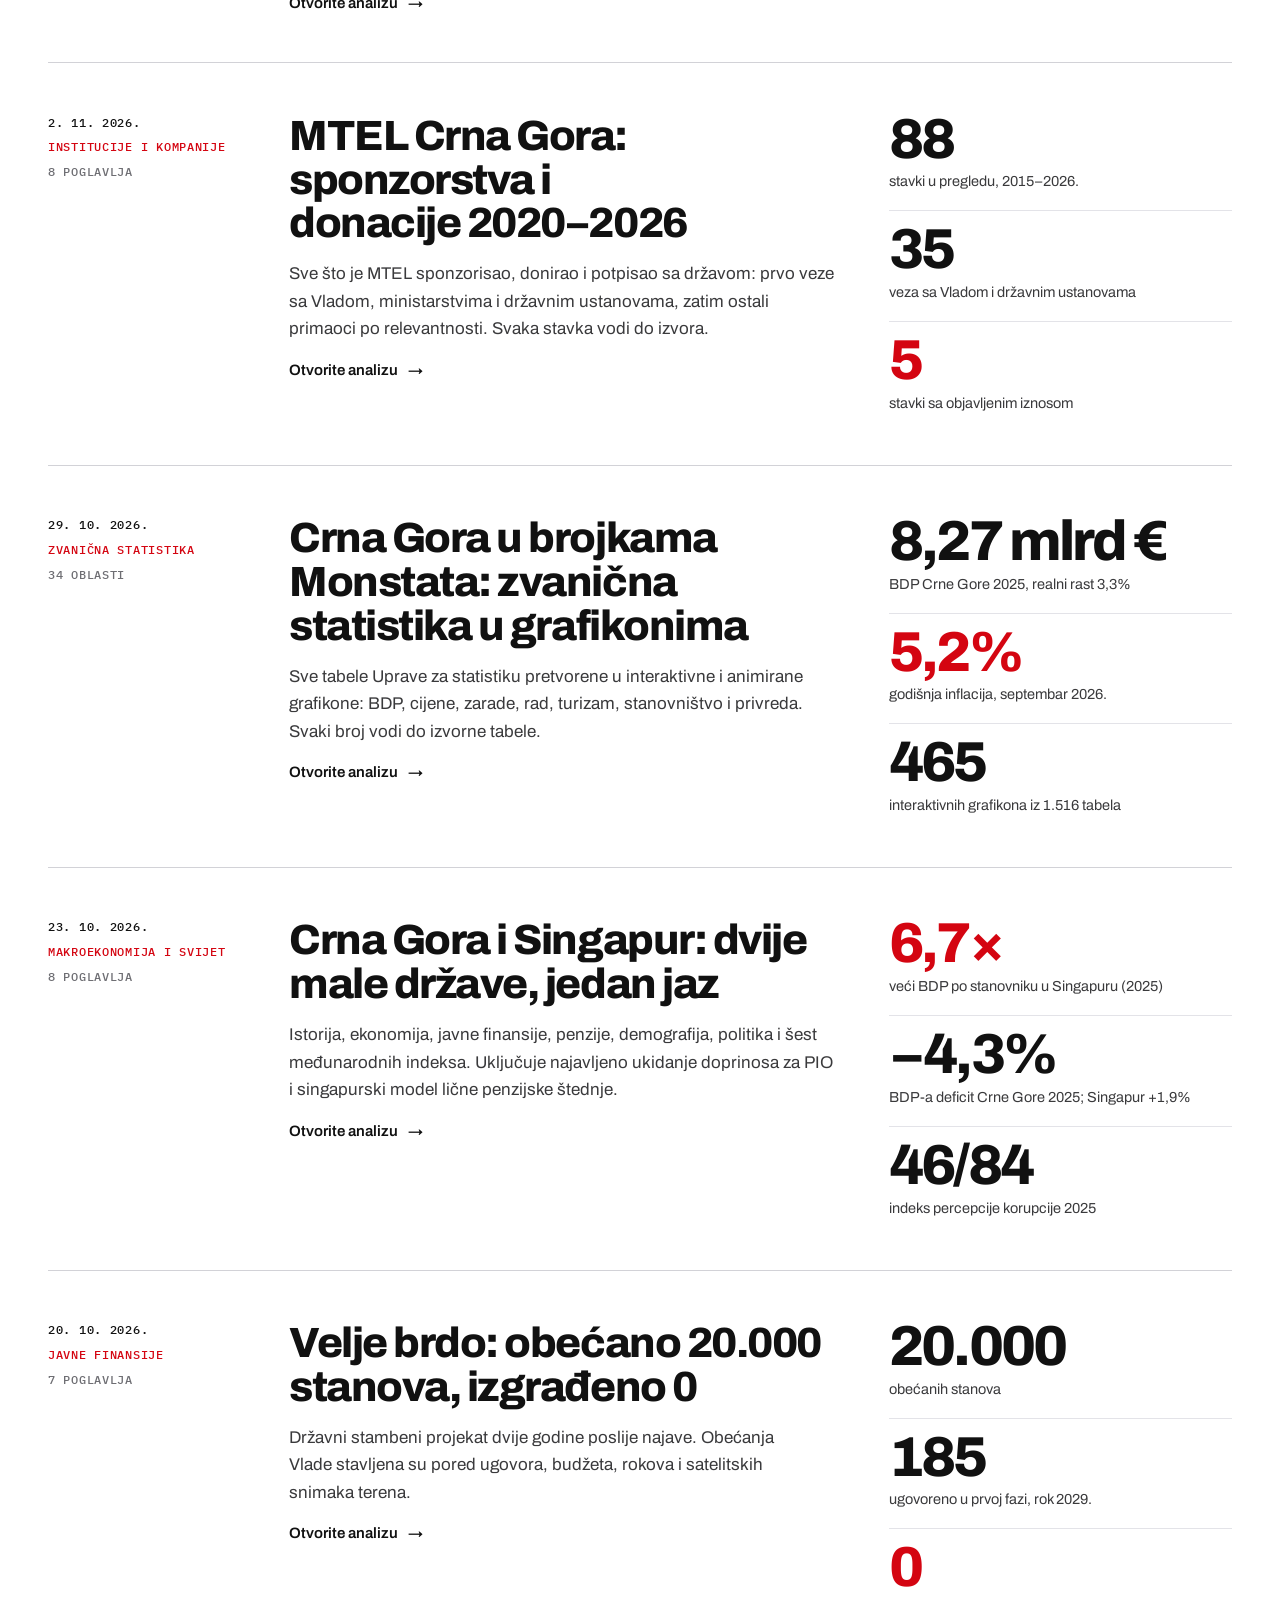
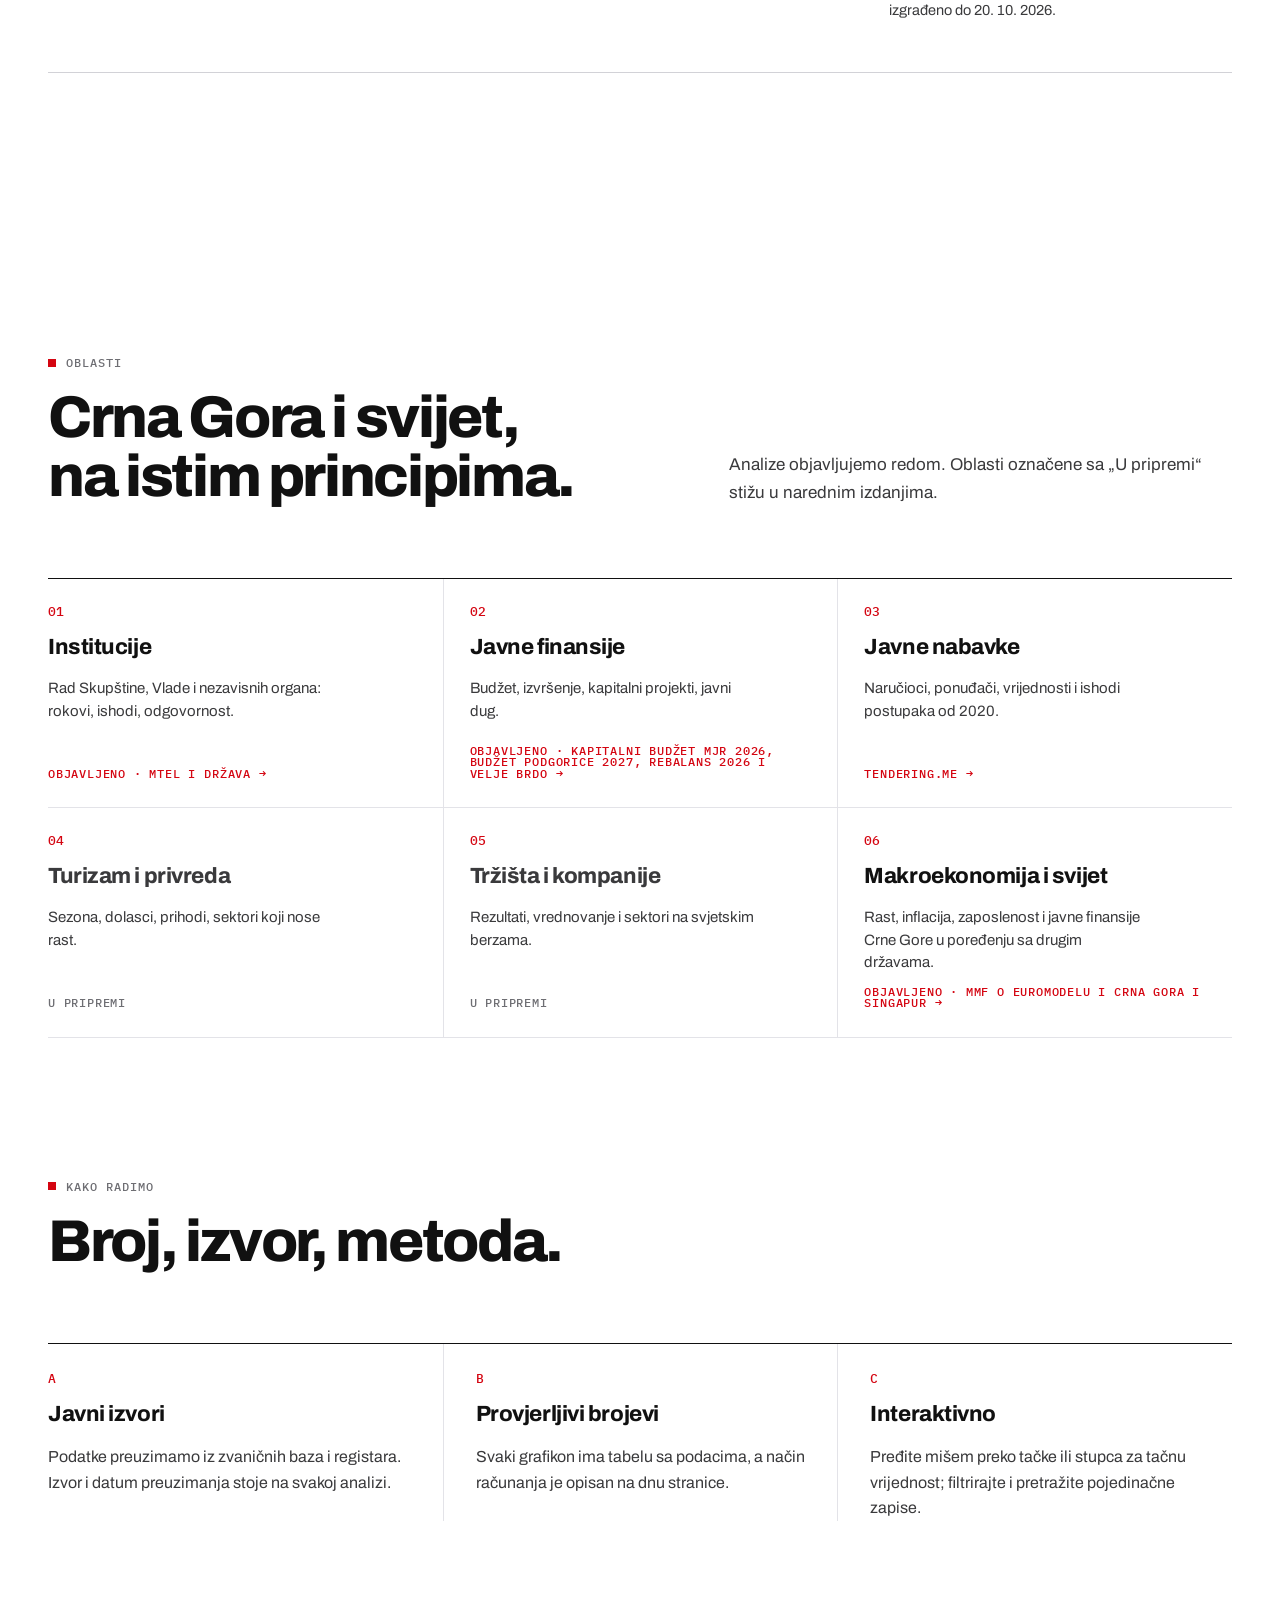
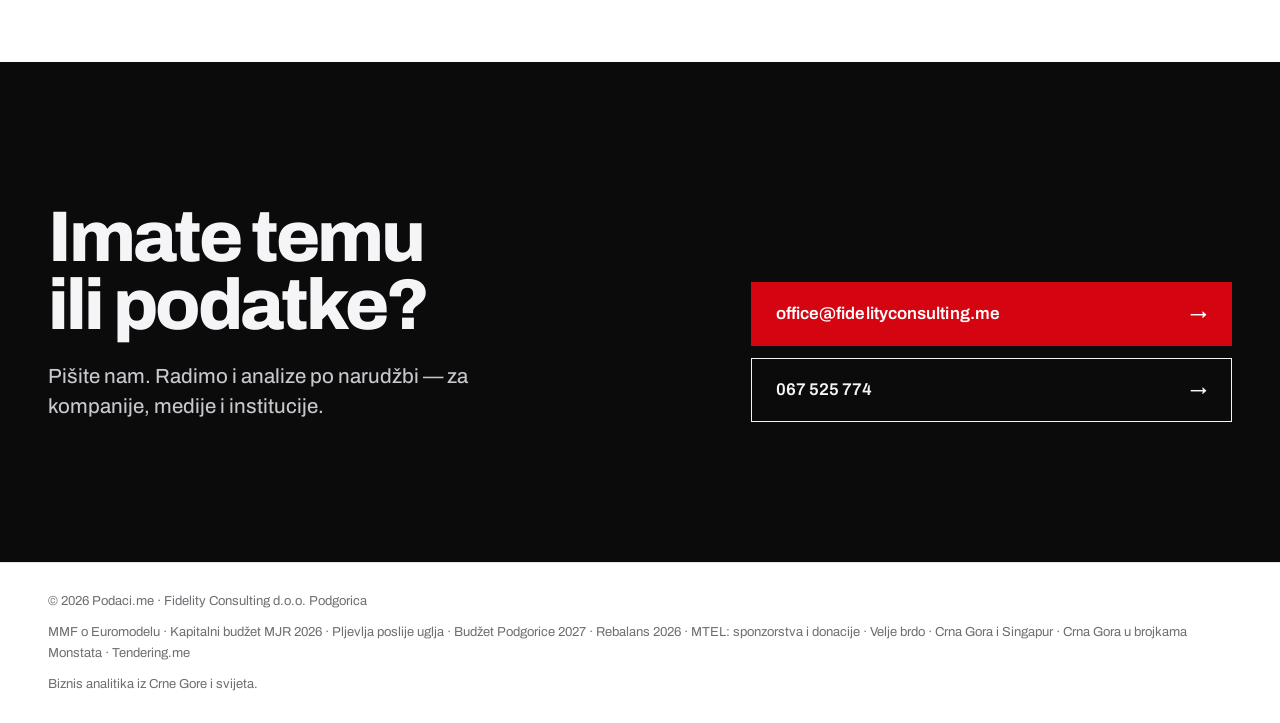
==== commit 9f995942: "MMF o Euromodelu: analiza završne izjave misije po članu IV (24. 11. 2026) Co-Authored-By: Claude Op" ====
--- a/index.html
+++ b/index.html
@@ -169,6 +169,21 @@
       </div>
       <ol class="alist">
         <li data-reveal>
+          <a class="an" href="/analize/mmf-euromodel-2026/">
+            <p class="an__meta"><time datetime="2026-11-24">24. 11. 2026.</time><b>Makroekonomija</b><span>8 poglavlja</span></p>
+            <div class="an__body">
+              <h3>MMF o Euromodelu: inflacija 9&nbsp;%, deficit 9&nbsp;% BDP-a, dug 72&nbsp;% do 2029.</h3>
+              <p class="dek">Završna izjava misije MMF-a po članu IV za 2026: osnovni scenario i scenario sa Euromodelom, inflacija, deficit i dug, spoljni deficit, plate i iseljavanje, struja, krediti i stanovi, EU. Sa sedam ključnih poruka i svim objavljenim brojkama.</p>
+              <span class="an__go">Otvorite analizu <span class="arr" aria-hidden="true">→</span></span>
+            </div>
+            <div class="an__nums">
+              <div><p class="an__v red">~9%</p><span>inflacija 2027. sa Euromodelom (bez: 3,7&nbsp;%)</span></div>
+              <div><p class="an__v red">~9%</p><span>deficit 2027, % BDP-a (2026: 3,9&nbsp;%)</span></div>
+              <div><p class="an__v red">72%</p><span>javni dug 2029, % BDP-a, i dalje raste</span></div>
+            </div>
+          </a>
+        </li>
+        <li data-reveal>
           <a class="an" href="/analize/kapitalni-budzet-mjr-2026/">
             <p class="an__meta"><time datetime="2026-11-22">22. 11. 2026.</time><b>Javne finansije</b><span>6 poglavlja</span></p>
             <div class="an__body">
@@ -304,7 +319,7 @@
         <li data-reveal style="--d:120ms"><a class="area" href="https://www.tendering.me/"><span class="area__n">03</span><h3>Javne nabavke</h3><p>Naručioci, ponuđači, vrijednosti i ishodi postupaka od 2020.</p><span class="area__s">Tendering.me <span class="arr" aria-hidden="true">→</span></span></a></li>
         <li data-reveal><div class="area is-soon"><span class="area__n">04</span><h3>Turizam i privreda</h3><p>Sezona, dolasci, prihodi, sektori koji nose rast.</p><span class="area__s">U pripremi</span></div></li>
         <li data-reveal style="--d:60ms"><div class="area is-soon"><span class="area__n">05</span><h3>Tržišta i kompanije</h3><p>Rezultati, vrednovanje i sektori na svjetskim berzama.</p><span class="area__s">U pripremi</span></div></li>
-        <li data-reveal style="--d:120ms"><a class="area" href="/analize/crna-gora-singapur/"><span class="area__n">06</span><h3>Makroekonomija i svijet</h3><p>Rast, inflacija, zaposlenost i javne finansije Crne Gore u poređenju sa drugim državama.</p><span class="area__s">Objavljeno · Crna Gora i Singapur <span class="arr" aria-hidden="true">→</span></span></a></li>
+        <li data-reveal style="--d:120ms"><a class="area" href="/analize/mmf-euromodel-2026/"><span class="area__n">06</span><h3>Makroekonomija i svijet</h3><p>Rast, inflacija, zaposlenost i javne finansije Crne Gore u poređenju sa drugim državama.</p><span class="area__s">Objavljeno · MMF o Euromodelu i Crna Gora i Singapur <span class="arr" aria-hidden="true">→</span></span></a></li>
       </ol>
     </div>
   </section>
@@ -337,7 +352,7 @@
 <footer class="gf">
   <div class="wrap">
     <span>© 2026 Podaci.me · Fidelity Consulting d.o.o. Podgorica</span>
-    <span><a href="/analize/kapitalni-budzet-mjr-2026/">Kapitalni budžet MJR 2026</a> · <a href="/analize/pravedna-tranzicija-pljevlja/">Pljevlja poslije uglja</a> · <a href="/analize/budzet-podgorice-2027/">Budžet Podgorice 2027</a> · <a href="/analize/rebalans-budzeta-2026/">Rebalans 2026</a> · <a href="/analize/mtel-sponzorstva/">MTEL: sponzorstva i donacije</a> · <a href="/analize/velje-brdo/">Velje brdo</a> · <a href="/analize/crna-gora-singapur/">Crna Gora i Singapur</a> · <a href="/analize/crna-gora-u-brojkama-monstata/">Crna Gora u brojkama Monstata</a> · <a href="https://www.tendering.me/">Tendering.me</a></span>
+    <span><a href="/analize/mmf-euromodel-2026/">MMF o Euromodelu</a> · <a href="/analize/kapitalni-budzet-mjr-2026/">Kapitalni budžet MJR 2026</a> · <a href="/analize/pravedna-tranzicija-pljevlja/">Pljevlja poslije uglja</a> · <a href="/analize/budzet-podgorice-2027/">Budžet Podgorice 2027</a> · <a href="/analize/rebalans-budzeta-2026/">Rebalans 2026</a> · <a href="/analize/mtel-sponzorstva/">MTEL: sponzorstva i donacije</a> · <a href="/analize/velje-brdo/">Velje brdo</a> · <a href="/analize/crna-gora-singapur/">Crna Gora i Singapur</a> · <a href="/analize/crna-gora-u-brojkama-monstata/">Crna Gora u brojkama Monstata</a> · <a href="https://www.tendering.me/">Tendering.me</a></span>
     <span>Biznis analitika iz Crne Gore i svijeta.</span>
   </div>
 </footer>
